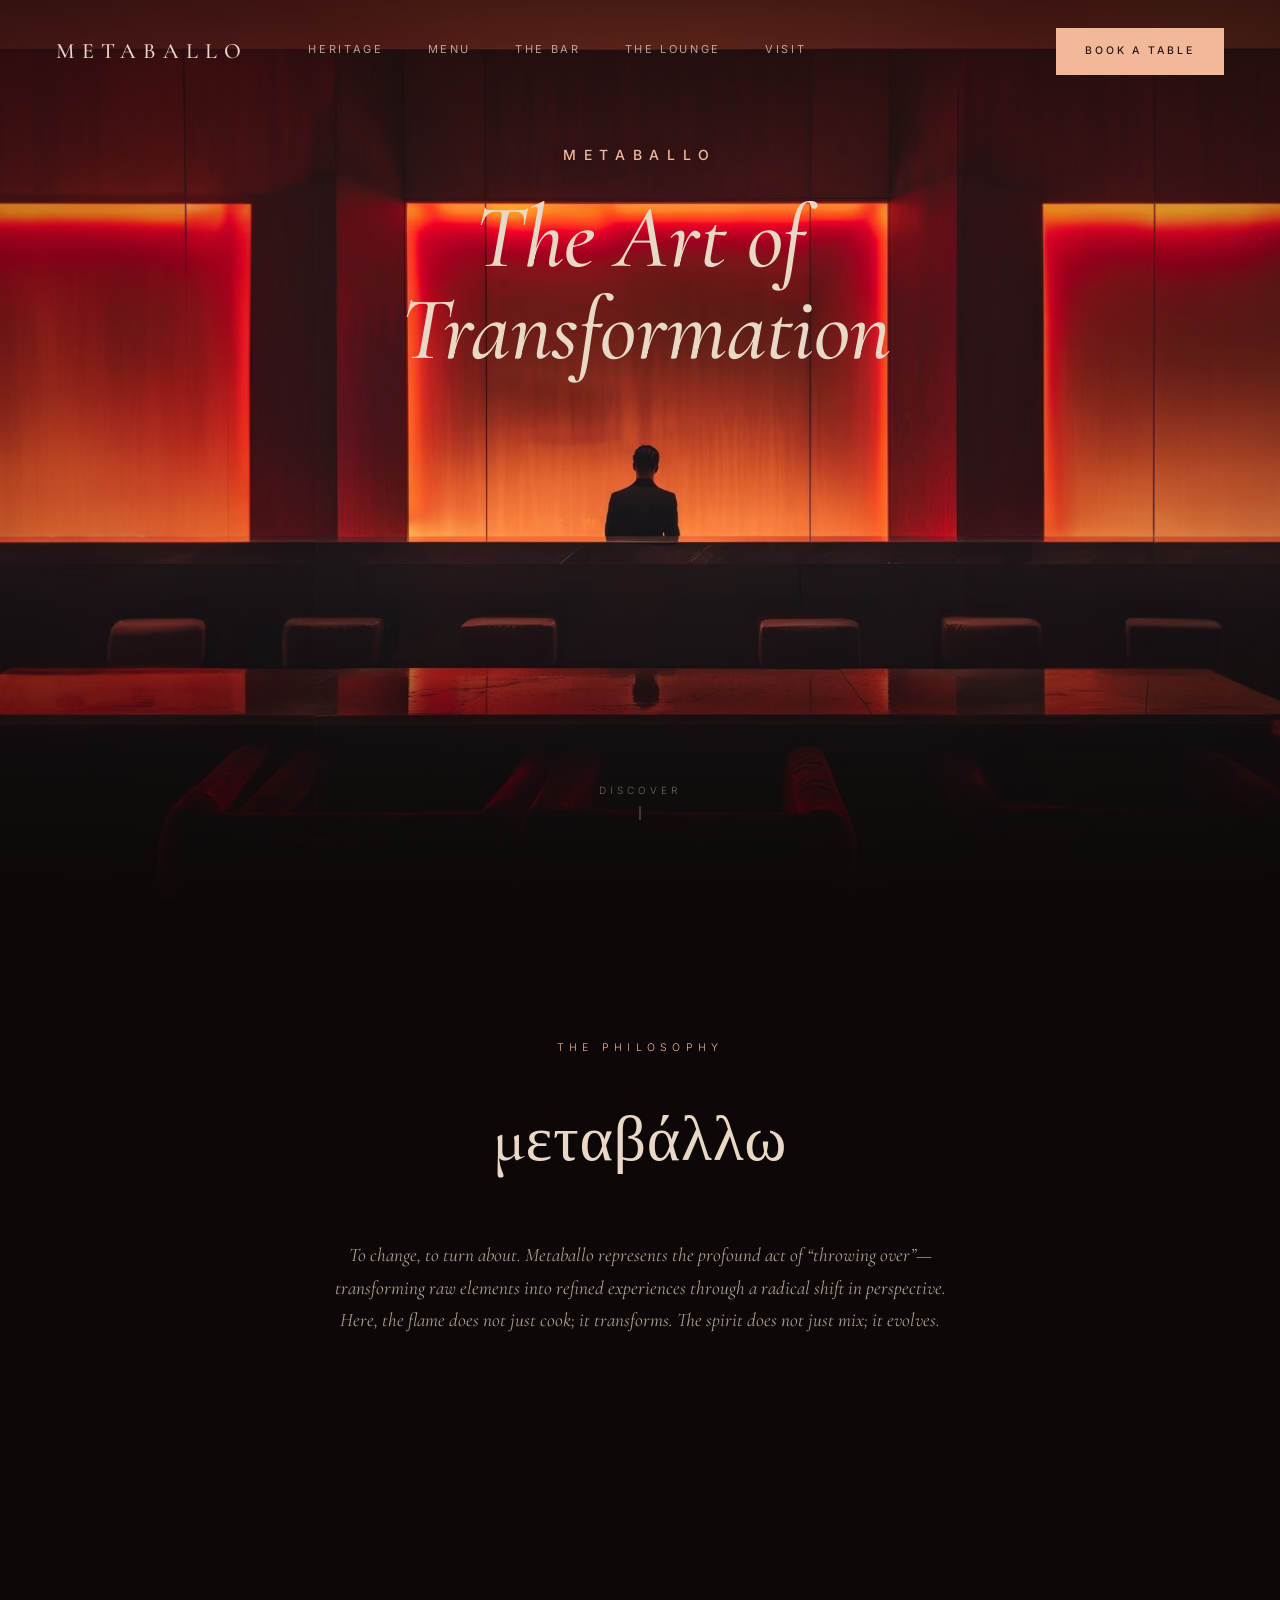
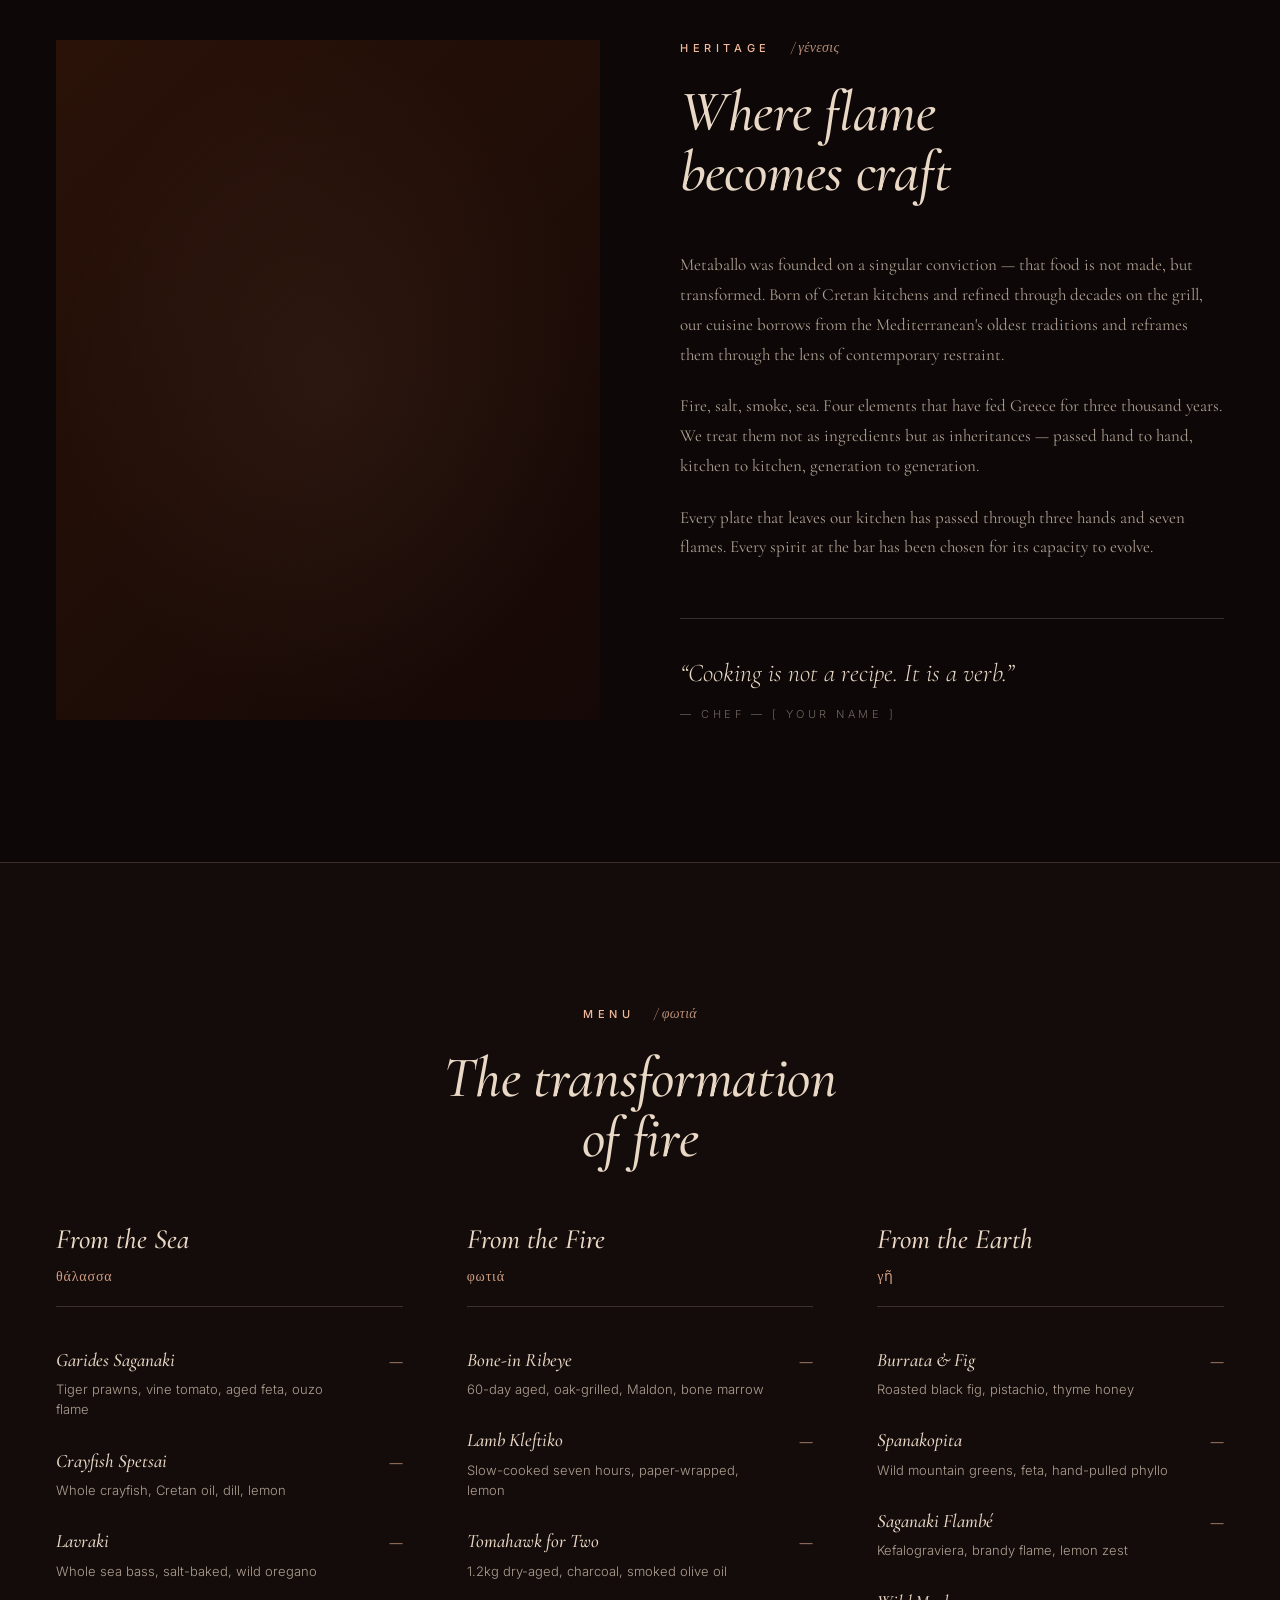
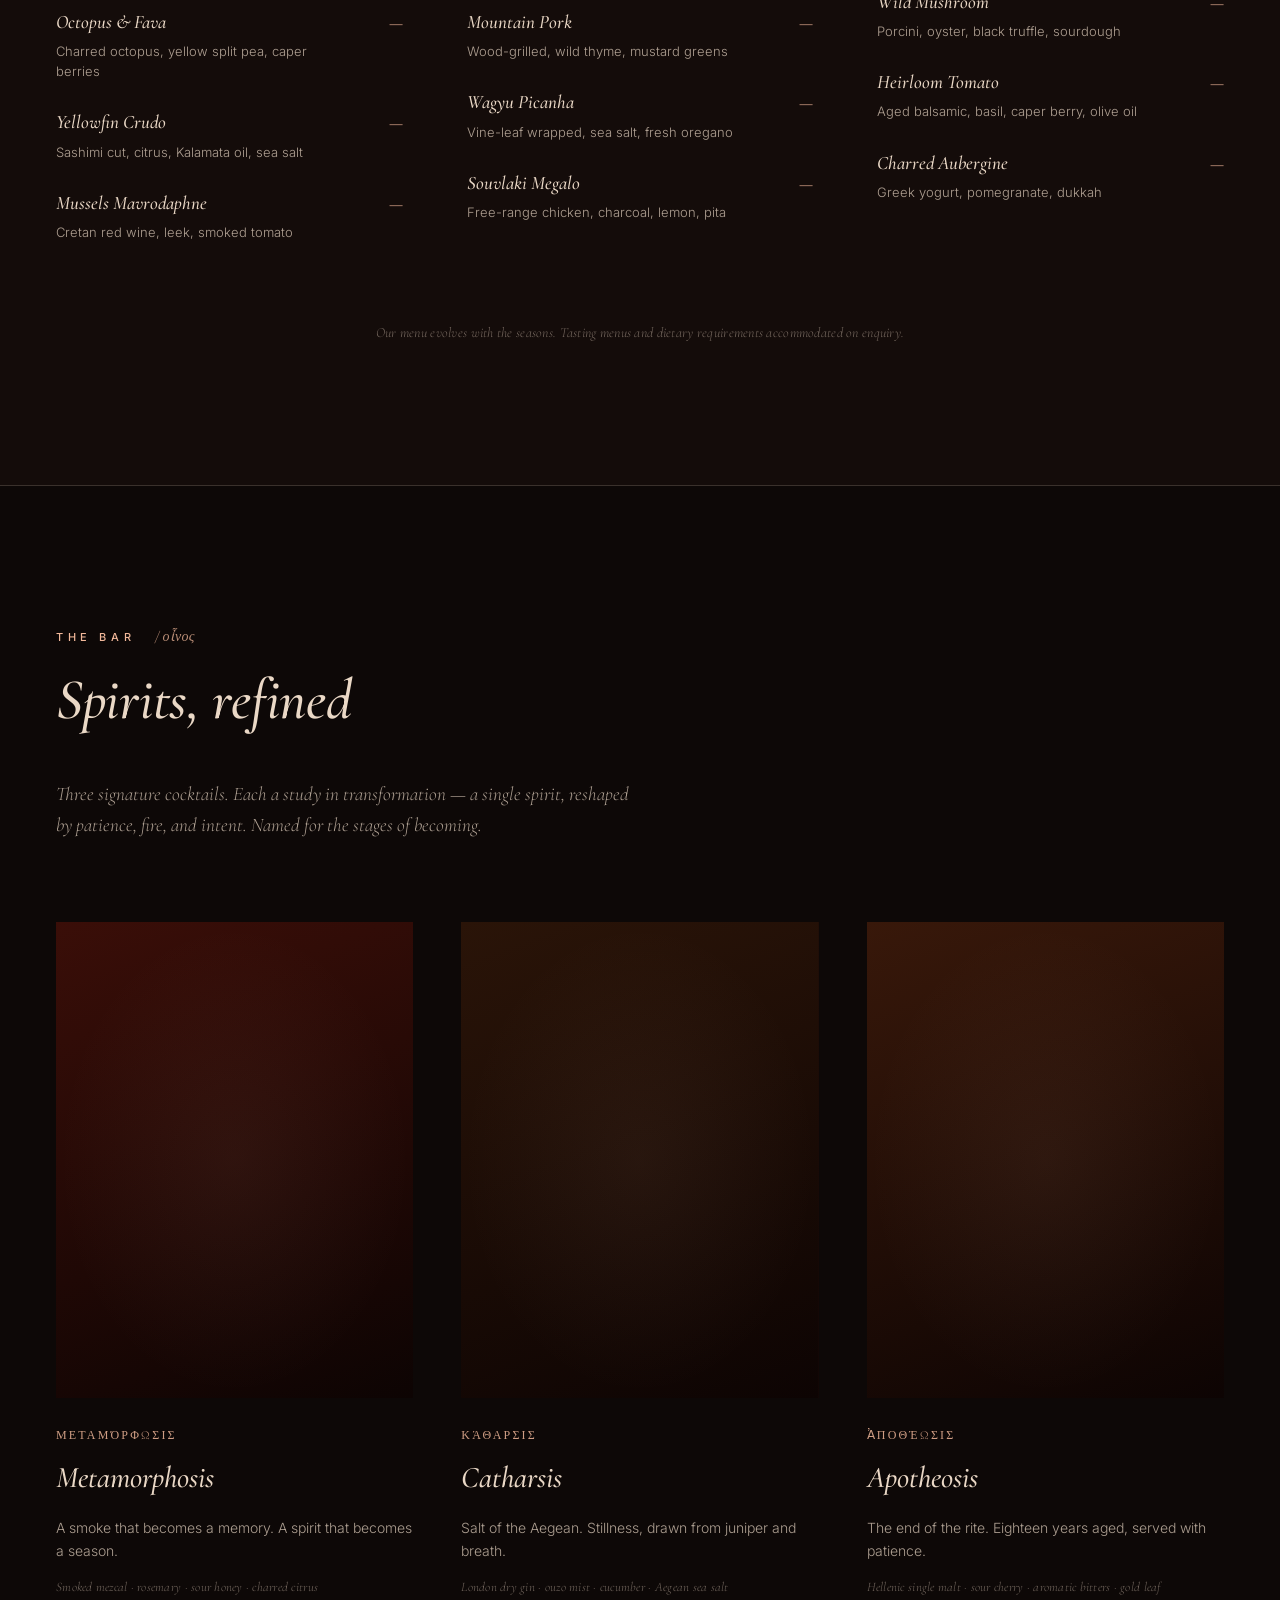
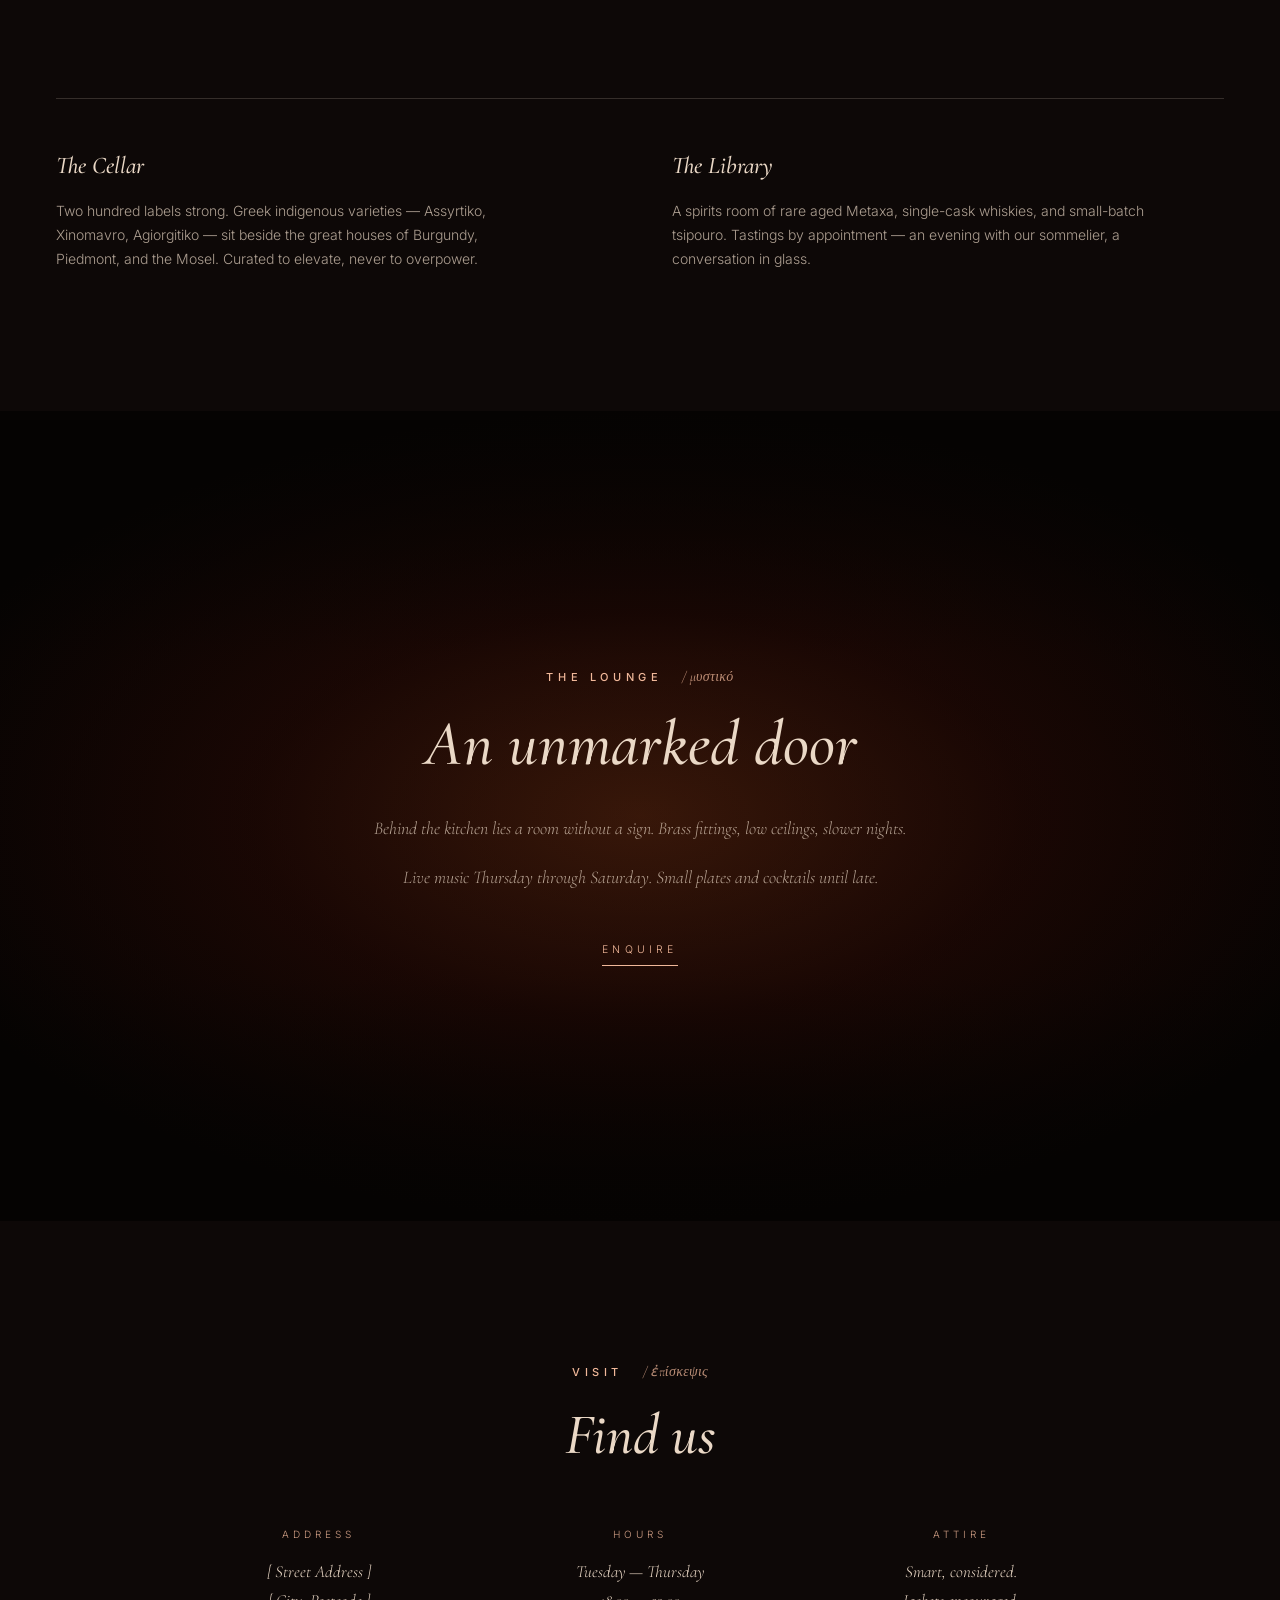
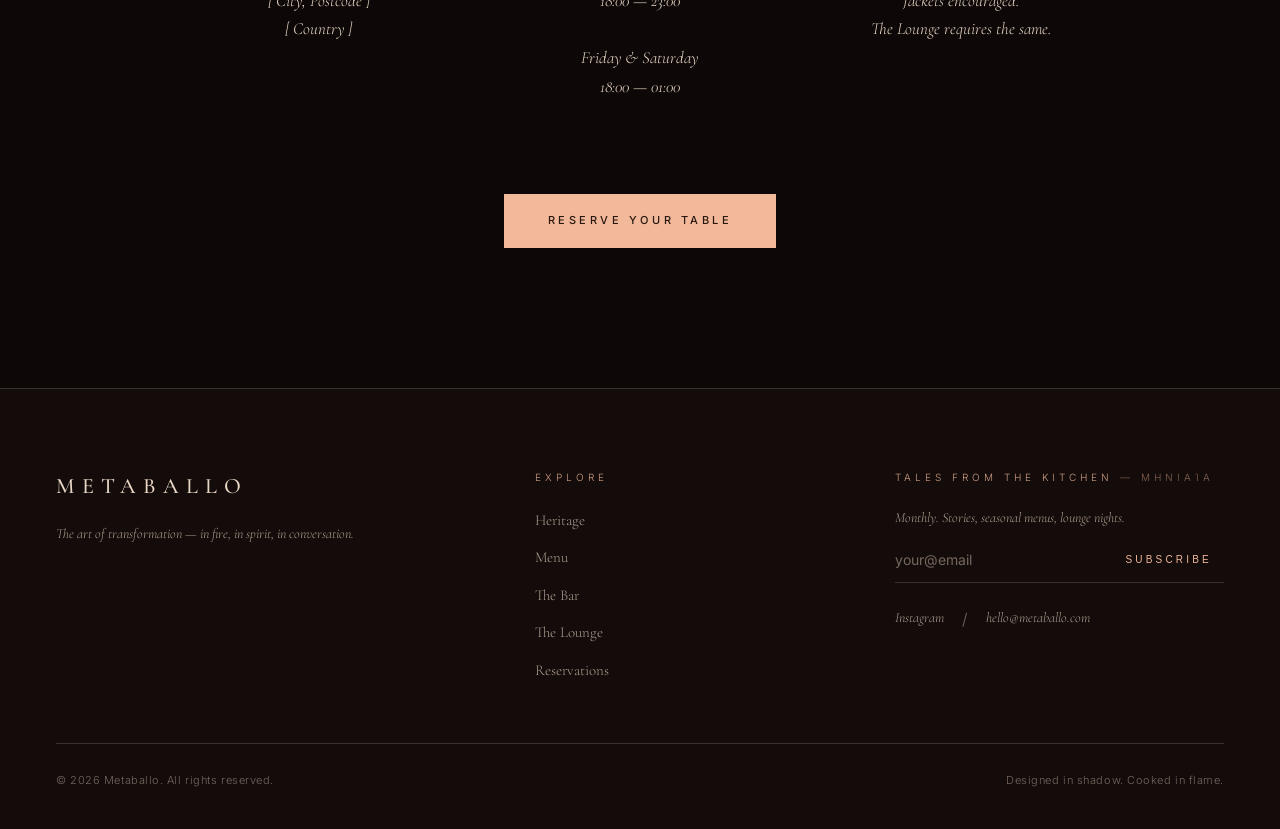
==== index.html @ c139eb28 "Layed out the Skeloton of the website, Add reservations page with form and confirmation message" ====
<!DOCTYPE html>
<html lang="en">
<head>
<meta charset="UTF-8" />
<meta name="viewport" content="width=device-width, initial-scale=1.0" />
<title>Metaballo &mdash; The Art of Transformation</title>
<link rel="preconnect" href="https://fonts.googleapis.com" />
<link rel="preconnect" href="https://fonts.gstatic.com" crossorigin />
<link href="https://fonts.googleapis.com/css2?family=Cormorant+Garamond:ital,wght@0,400;0,500;0,600;1,400;1,500;1,600&family=Inter:wght@300;400;500;600&display=swap" rel="stylesheet" />
<style>
  :root {
    --bg: #0d0807;
    --bg-soft: #140c0a;
    --cream: #ead8c6;
    --cream-dim: rgba(234, 216, 198, 0.72);
    --cream-faint: rgba(234, 216, 198, 0.45);
    --peach: #f1b89a;
    --peach-hover: #f5c6ac;
    --rule: rgba(234, 216, 198, 0.18);
    --serif: 'Cormorant Garamond', 'Playfair Display', Georgia, serif;
    --sans: 'Inter', system-ui, -apple-system, Segoe UI, sans-serif;
  }

  * { box-sizing: border-box; margin: 0; padding: 0; }

  html {
    scroll-behavior: smooth;
    scroll-padding-top: 80px;
  }

  html, body {
    background: var(--bg);
    color: var(--cream);
    font-family: var(--sans);
    font-weight: 300;
    line-height: 1.6;
    -webkit-font-smoothing: antialiased;
    -moz-osx-font-smoothing: grayscale;
  }

  a { color: inherit; text-decoration: none; }

  ::selection { background: var(--peach); color: var(--bg); }

  /* ---------- NAVIGATION ---------- */
  .nav {
    position: fixed;
    top: 0; left: 0; right: 0;
    z-index: 100;
    display: flex;
    align-items: center;
    justify-content: space-between;
    padding: 28px 56px;
    transition: background 0.4s ease, padding 0.3s ease, border-color 0.4s ease;
    border-bottom: 1px solid transparent;
  }

  .nav.scrolled {
    background: rgba(13, 8, 7, 0.82);
    backdrop-filter: blur(18px) saturate(1.2);
    -webkit-backdrop-filter: blur(18px) saturate(1.2);
    padding: 18px 56px;
    border-bottom-color: var(--rule);
  }

  .logo {
    font-family: var(--serif);
    font-size: 22px;
    letter-spacing: 0.32em;
    font-weight: 500;
    color: var(--cream);
  }

  .nav-links {
    display: flex;
    gap: 44px;
    margin-left: 60px;
    margin-right: auto;
  }

  .nav-links a {
    font-size: 11px;
    letter-spacing: 0.24em;
    text-transform: uppercase;
    color: var(--cream-dim);
    font-weight: 400;
    transition: color 0.3s ease;
  }

  .nav-links a:hover { color: var(--peach); }

  .btn {
    display: inline-block;
    padding: 14px 28px;
    font-size: 10.5px;
    letter-spacing: 0.28em;
    text-transform: uppercase;
    font-weight: 500;
    border: 1px solid var(--peach);
    color: var(--peach);
    background: transparent;
    cursor: pointer;
    transition: all 0.3s ease;
  }

  .btn:hover {
    background: var(--peach);
    color: var(--bg);
  }

  .btn-solid {
    background: var(--peach);
    color: #2a1810;
  }

  .btn-solid:hover {
    background: var(--peach-hover);
    color: #2a1810;
  }

  /* ---------- HERO ---------- */
  .hero {
    position: relative;
    height: 100vh;
    min-height: 760px;
    overflow: hidden;
    background-color: #1a0a06;
  }

  /* Hero background — high-resolution photograph layered over warm gradient fallback. */
  .hero-image {
    position: absolute;
    inset: 0;
    background-image:
      url('assets/hero.avif'),
      radial-gradient(ellipse 55% 40% at 50% 38%, rgba(255, 110, 50, 0.85) 0%, rgba(180, 50, 20, 0.55) 35%, rgba(60, 15, 10, 0.85) 70%, rgba(20, 8, 6, 1) 100%),
      linear-gradient(180deg, #1a0908 0%, #2a0e0a 45%, #160806 100%);
    background-size: cover;
    background-position: center;
    background-repeat: no-repeat;
  }

  /* Subtle dark grade so the hero blends into the page below */
  .hero-vignette {
    position: absolute;
    inset: 0;
    pointer-events: none;
    background:
      linear-gradient(180deg, rgba(13,8,7,0.55) 0%, rgba(13,8,7,0) 22%, rgba(13,8,7,0) 65%, rgba(13,8,7,0.95) 100%),
      radial-gradient(ellipse at 50% 45%, transparent 35%, rgba(13,8,7,0.35) 100%);
  }

  .hero-content {
    position: relative;
    z-index: 5;
    height: 100%;
    display: flex;
    flex-direction: column;
    align-items: center;
    /* Title raised toward top so silhouette is not covered */
    justify-content: flex-start;
    padding-top: 16vh;
    text-align: center;
  }

  .hero-eyebrow {
    font-family: var(--sans);
    font-size: 14px;
    letter-spacing: 0.55em;
    text-transform: uppercase;
    color: var(--peach);
    font-weight: 500;
    margin-bottom: 26px;
    opacity: 1;
    text-shadow: 0 1px 12px rgba(0, 0, 0, 0.45);
  }

  .hero-title {
    font-family: var(--serif);
    font-style: italic;
    font-weight: 500;
    font-size: clamp(48px, 7vw, 96px);
    line-height: 1.02;
    color: var(--cream);
    letter-spacing: -0.005em;
    max-width: 12ch;
  }

  .hero-cta {
    margin-top: auto;
    margin-bottom: 80px;
    display: flex;
    flex-direction: column;
    align-items: center;
    gap: 18px;
  }

  .discover {
    font-size: 10px;
    letter-spacing: 0.4em;
    text-transform: uppercase;
    color: var(--cream-faint);
    position: relative;
    padding-bottom: 22px;
  }

  .discover::after {
    content: '';
    position: absolute;
    bottom: 0;
    left: 50%;
    transform: translateX(-50%);
    width: 1px;
    height: 14px;
    background: var(--cream-faint);
  }

  /* ---------- PHILOSOPHY ---------- */
  .philosophy {
    padding: 140px 24px 160px;
    text-align: center;
    background: var(--bg);
  }

  .philosophy-eyebrow {
    font-size: 10.5px;
    letter-spacing: 0.5em;
    text-transform: uppercase;
    color: var(--peach);
    margin-bottom: 32px;
  }

  .philosophy-greek {
    font-family: var(--serif);
    font-size: clamp(40px, 5vw, 68px);
    font-weight: 500;
    color: var(--cream);
    margin-bottom: 48px;
    letter-spacing: 0.01em;
  }

  .philosophy-body {
    font-family: var(--serif);
    font-style: italic;
    font-size: clamp(18px, 1.5vw, 22px);
    line-height: 1.7;
    color: var(--cream-dim);
    max-width: 620px;
    margin: 0 auto;
    font-weight: 400;
  }

  /* ---------- SHARED SECTION ATOMS ---------- */
  .section {
    padding: 140px 56px;
    position: relative;
  }

  .section-inner {
    max-width: 1280px;
    margin: 0 auto;
  }

  .eyebrow {
    font-size: 11px;
    letter-spacing: 0.42em;
    text-transform: uppercase;
    color: var(--peach);
    margin-bottom: 22px;
    font-weight: 500;
  }

  .eyebrow .greek {
    font-family: var(--serif);
    font-style: italic;
    font-weight: 400;
    text-transform: none;
    letter-spacing: 0.02em;
    margin-left: 12px;
    opacity: 0.75;
    font-size: 14px;
  }

  .section-title {
    font-family: var(--serif);
    font-style: italic;
    font-weight: 500;
    font-size: clamp(36px, 4.5vw, 64px);
    line-height: 1.05;
    color: var(--cream);
    margin-bottom: 48px;
    letter-spacing: -0.005em;
  }

  /* Placeholder image frame — shows warm gradient when image is missing,
     swaps to photo automatically when file appears at the named path. */
  .frame {
    position: relative;
    overflow: hidden;
    background-color: #1a0908;
    background-image: linear-gradient(135deg, #2a1208 0%, #150806 100%);
    background-size: cover;
    background-position: center;
    background-repeat: no-repeat;
  }

  .frame::after {
    content: '';
    position: absolute;
    inset: 0;
    background: radial-gradient(ellipse at center, rgba(241,184,154,0.06) 0%, transparent 70%);
    pointer-events: none;
  }

  /* ---------- HERITAGE ---------- */
  .heritage {
    background: var(--bg);
  }

  .heritage-grid {
    display: grid;
    grid-template-columns: 1fr 1fr;
    gap: 80px;
    align-items: center;
  }

  .heritage-image {
    aspect-ratio: 4 / 5;
    background-image:
      url('assets/heritage.jpg'),
      linear-gradient(135deg, #2a1208 0%, #150806 100%);
  }

  .heritage-body p {
    font-family: var(--serif);
    font-size: clamp(17px, 1.3vw, 20px);
    line-height: 1.75;
    color: var(--cream-dim);
    margin-bottom: 22px;
    font-weight: 400;
  }

  .pull-quote {
    margin-top: 56px;
    padding-top: 36px;
    border-top: 1px solid var(--rule);
    font-family: var(--serif);
    font-style: italic;
    font-size: clamp(22px, 2vw, 28px);
    line-height: 1.4;
    color: var(--cream);
  }

  .pull-quote-attr {
    display: block;
    margin-top: 16px;
    font-family: var(--sans);
    font-style: normal;
    font-size: 11px;
    letter-spacing: 0.32em;
    text-transform: uppercase;
    color: var(--cream-faint);
  }

  /* ---------- MENU ---------- */
  .menu {
    background: var(--bg-soft);
    border-top: 1px solid var(--rule);
    border-bottom: 1px solid var(--rule);
  }

  .menu-grid {
    display: grid;
    grid-template-columns: repeat(3, 1fr);
    gap: 64px;
    margin-top: 24px;
  }

  .menu-category {
    position: relative;
  }

  .menu-category-header {
    margin-bottom: 38px;
    padding-bottom: 18px;
    border-bottom: 1px solid var(--rule);
  }

  .menu-category-name {
    font-family: var(--serif);
    font-style: italic;
    font-size: 28px;
    color: var(--cream);
    font-weight: 500;
    margin-bottom: 4px;
  }

  .menu-category-greek {
    font-family: var(--serif);
    font-size: 14px;
    color: var(--peach);
    letter-spacing: 0.06em;
    opacity: 0.85;
  }

  .menu-list {
    list-style: none;
    display: flex;
    flex-direction: column;
    gap: 26px;
  }

  .menu-item {
    display: flex;
    justify-content: space-between;
    align-items: baseline;
    gap: 16px;
  }

  .menu-item-content {
    flex: 1;
  }

  .menu-item-name {
    font-family: var(--serif);
    font-size: 19px;
    font-weight: 500;
    color: var(--cream);
    margin-bottom: 4px;
    font-style: italic;
  }

  .menu-item-desc {
    font-size: 13px;
    color: var(--cream-dim);
    line-height: 1.55;
    font-weight: 300;
  }

  .menu-item-price {
    font-family: var(--serif);
    font-size: 17px;
    color: var(--peach);
    font-style: italic;
    white-space: nowrap;
    min-width: 32px;
    text-align: right;
  }

  .menu-footnote {
    margin-top: 80px;
    text-align: center;
    font-family: var(--serif);
    font-style: italic;
    font-size: 14px;
    color: var(--cream-faint);
    letter-spacing: 0.02em;
  }

  /* ---------- THE BAR ---------- */
  .bar {
    background: var(--bg);
  }

  .bar-intro {
    max-width: 580px;
    margin-bottom: 80px;
    font-family: var(--serif);
    font-style: italic;
    font-size: clamp(18px, 1.5vw, 22px);
    line-height: 1.65;
    color: var(--cream-dim);
  }

  .cocktail-grid {
    display: grid;
    grid-template-columns: repeat(3, 1fr);
    gap: 48px;
  }

  .cocktail-card {
    display: flex;
    flex-direction: column;
  }

  .cocktail-image {
    aspect-ratio: 3 / 4;
    margin-bottom: 28px;
  }

  .cocktail-card:nth-child(1) .cocktail-image {
    background-image:
      url('assets/cocktail-metamorphosis.jpg'),
      linear-gradient(160deg, #3a0e08 0%, #0d0403 100%);
  }
  .cocktail-card:nth-child(2) .cocktail-image {
    background-image:
      url('assets/cocktail-catharsis.jpg'),
      linear-gradient(160deg, #2a1408 0%, #0d0403 100%);
  }
  .cocktail-card:nth-child(3) .cocktail-image {
    background-image:
      url('assets/cocktail-apotheosis.jpg'),
      linear-gradient(160deg, #38180a 0%, #0d0403 100%);
  }

  .cocktail-greek {
    font-family: var(--serif);
    font-size: 12px;
    letter-spacing: 0.18em;
    text-transform: uppercase;
    color: var(--peach);
    margin-bottom: 8px;
    opacity: 0.85;
  }

  .cocktail-name {
    font-family: var(--serif);
    font-style: italic;
    font-size: 30px;
    color: var(--cream);
    font-weight: 500;
    margin-bottom: 14px;
  }

  .cocktail-desc {
    font-size: 14px;
    color: var(--cream-dim);
    line-height: 1.7;
    margin-bottom: 14px;
  }

  .cocktail-ingredients {
    font-family: var(--serif);
    font-style: italic;
    font-size: 13px;
    color: var(--cream-faint);
    letter-spacing: 0.02em;
  }

  .bar-cellar {
    margin-top: 100px;
    padding-top: 48px;
    border-top: 1px solid var(--rule);
    display: grid;
    grid-template-columns: 1fr 1fr;
    gap: 64px;
  }

  .cellar-block-title {
    font-family: var(--serif);
    font-style: italic;
    font-size: 24px;
    color: var(--cream);
    margin-bottom: 14px;
    font-weight: 500;
  }

  .cellar-block p {
    font-size: 14px;
    color: var(--cream-dim);
    line-height: 1.7;
    max-width: 480px;
  }

  /* ---------- THE LOUNGE ---------- */
  .lounge {
    position: relative;
    min-height: 90vh;
    display: flex;
    align-items: center;
    justify-content: center;
    padding: 140px 24px;
    overflow: hidden;
    background-color: #050302;
  }

  .lounge-bg {
    position: absolute;
    inset: 0;
    background-image:
      url('assets/lounge.jpg'),
      radial-gradient(ellipse 60% 50% at 50% 50%, rgba(200, 80, 30, 0.35) 0%, rgba(50, 12, 6, 0.6) 50%, #050302 100%);
    background-size: cover;
    background-position: center;
    background-repeat: no-repeat;
  }

  .lounge-bg::after {
    content: '';
    position: absolute;
    inset: 0;
    background:
      linear-gradient(180deg, rgba(5,3,2,0.75) 0%, rgba(5,3,2,0.25) 30%, rgba(5,3,2,0.25) 70%, rgba(5,3,2,0.85) 100%);
  }

  .lounge-inner {
    position: relative;
    z-index: 2;
    text-align: center;
    max-width: 640px;
  }

  .lounge .eyebrow { color: var(--peach); }

  .lounge-title {
    font-family: var(--serif);
    font-style: italic;
    font-weight: 500;
    font-size: clamp(40px, 5vw, 68px);
    line-height: 1.05;
    color: var(--cream);
    margin-bottom: 36px;
  }

  .lounge-body p {
    font-family: var(--serif);
    font-style: italic;
    font-size: clamp(17px, 1.4vw, 21px);
    line-height: 1.7;
    color: var(--cream-dim);
    margin-bottom: 18px;
  }

  .lounge-enquire {
    display: inline-block;
    margin-top: 32px;
    font-size: 10.5px;
    letter-spacing: 0.4em;
    text-transform: uppercase;
    color: var(--peach);
    border-bottom: 1px solid var(--peach);
    padding-bottom: 6px;
    transition: opacity 0.3s ease;
  }

  .lounge-enquire:hover { opacity: 0.7; }

  /* ---------- VISIT ---------- */
  .visit {
    background: var(--bg);
    text-align: center;
  }

  .visit-grid {
    display: grid;
    grid-template-columns: repeat(3, 1fr);
    gap: 64px;
    margin: 60px 0 80px;
    max-width: 900px;
    margin-left: auto;
    margin-right: auto;
  }

  .visit-block-label {
    font-size: 10px;
    letter-spacing: 0.4em;
    text-transform: uppercase;
    color: var(--peach);
    margin-bottom: 16px;
    opacity: 0.85;
  }

  .visit-block p {
    font-family: var(--serif);
    font-size: 17px;
    line-height: 1.7;
    color: var(--cream);
    font-style: italic;
  }

  .visit-cta {
    display: inline-block;
    margin-top: 12px;
    padding: 18px 44px;
    font-size: 11px;
    letter-spacing: 0.32em;
    text-transform: uppercase;
    font-weight: 500;
    background: var(--peach);
    color: #2a1810;
    transition: background 0.3s ease;
  }

  .visit-cta:hover { background: var(--peach-hover); }

  /* ---------- FOOTER ---------- */
  .footer {
    background: var(--bg-soft);
    border-top: 1px solid var(--rule);
    padding: 80px 56px 40px;
  }

  .footer-inner {
    max-width: 1280px;
    margin: 0 auto;
    display: grid;
    grid-template-columns: 1.4fr 1fr 1fr;
    gap: 64px;
    align-items: start;
  }

  .footer-brand .logo {
    display: block;
    margin-bottom: 18px;
  }

  .footer-brand p {
    font-family: var(--serif);
    font-style: italic;
    font-size: 14px;
    color: var(--cream-dim);
    line-height: 1.7;
    max-width: 360px;
  }

  .footer-col-title {
    font-size: 10px;
    letter-spacing: 0.4em;
    text-transform: uppercase;
    color: var(--peach);
    margin-bottom: 22px;
    opacity: 0.85;
  }

  .footer-col ul {
    list-style: none;
    display: flex;
    flex-direction: column;
    gap: 12px;
  }

  .footer-col a {
    font-family: var(--serif);
    font-size: 15px;
    color: var(--cream-dim);
    transition: color 0.3s ease;
  }

  .footer-col a:hover { color: var(--peach); }

  .newsletter {
    margin-top: 14px;
    display: flex;
    gap: 0;
    border-bottom: 1px solid var(--rule);
    padding-bottom: 6px;
  }

  .newsletter input {
    flex: 1;
    background: transparent;
    border: 0;
    outline: 0;
    padding: 8px 0;
    color: var(--cream);
    font-family: var(--sans);
    font-size: 14px;
  }

  .newsletter input::placeholder { color: var(--cream-faint); }

  .newsletter button {
    background: transparent;
    border: 0;
    color: var(--peach);
    font-size: 10px;
    letter-spacing: 0.32em;
    text-transform: uppercase;
    cursor: pointer;
    padding: 0 12px;
    font-weight: 500;
  }

  .footer-legal {
    margin-top: 60px;
    padding-top: 28px;
    border-top: 1px solid var(--rule);
    display: flex;
    justify-content: space-between;
    align-items: center;
    font-size: 11px;
    color: var(--cream-faint);
    letter-spacing: 0.05em;
    max-width: 1280px;
    margin-left: auto;
    margin-right: auto;
  }

  /* ============================================================
     ANIMATIONS
     ------------------------------------------------------------
     Hover transitions and discover-pulse run unconditionally
     because they're micro-interactions. Anything that auto-plays
     or moves more than a few pixels is gated behind
     prefers-reduced-motion so it disables cleanly for users
     who have opted out.
     ============================================================ */

  /* --- Hover micro-interactions --- */

  .cocktail-image {
    transition: transform 1.4s cubic-bezier(0.16, 0.84, 0.32, 1);
  }
  .cocktail-card:hover .cocktail-image {
    transform: scale(1.04);
  }

  .menu-item {
    position: relative;
    padding-left: 0;
    transition: padding-left 0.55s cubic-bezier(0.16, 0.84, 0.32, 1);
  }
  .menu-item::before {
    content: '';
    position: absolute;
    left: 0;
    top: 6px;
    bottom: 6px;
    width: 1px;
    background: var(--peach);
    transform: scaleY(0);
    transform-origin: top;
    transition: transform 0.55s cubic-bezier(0.16, 0.84, 0.32, 1);
  }
  .menu-item:hover { padding-left: 16px; }
  .menu-item:hover::before { transform: scaleY(1); }

  .nav-links a { position: relative; padding-bottom: 4px; }
  .nav-links a::after {
    content: '';
    position: absolute;
    left: 0;
    bottom: -2px;
    width: 100%;
    height: 1px;
    background: var(--peach);
    transform: scaleX(0);
    transform-origin: right;
    transition: transform 0.55s cubic-bezier(0.16, 0.84, 0.32, 1);
  }
  .nav-links a:hover::after,
  .nav-links a.is-active::after {
    transform: scaleX(1);
    transform-origin: left;
  }
  .nav-links a.is-active { color: var(--peach); }

  /* --- Auto-play and scroll-triggered animations --- */
  @media (prefers-reduced-motion: no-preference) {

    /* Hero staggered entrance (pure CSS, no JS needed) */
    .hero-eyebrow,
    .hero-title,
    .hero-cta {
      animation: heroIn 1.6s cubic-bezier(0.16, 0.84, 0.32, 1) both;
    }
    .hero-eyebrow { animation-delay: 0.35s; }
    .hero-title   { animation-delay: 0.6s; }
    .hero-cta     { animation-delay: 1.15s; }

    @keyframes heroIn {
      from { opacity: 0; transform: translateY(22px); }
      to   { opacity: 1; transform: translateY(0); }
    }

    /* Generic reveal (applied via JS) */
    .reveal {
      opacity: 0;
      transform: translateY(28px);
      transition:
        opacity 1.1s cubic-bezier(0.16, 0.84, 0.32, 1),
        transform 1.1s cubic-bezier(0.16, 0.84, 0.32, 1);
      will-change: opacity, transform;
    }
    .reveal.is-in {
      opacity: 1;
      transform: translateY(0);
    }

    /* Discover indicator pulse */
    .discover::after {
      animation: discoverPulse 2.6s ease-in-out infinite;
    }
    @keyframes discoverPulse {
      0%, 100% { opacity: 0.45; transform: translateX(-50%) scaleY(1);   }
      50%      { opacity: 1;    transform: translateX(-50%) scaleY(1.5); }
    }
  }

  /* ---------- RESPONSIVE ---------- */
  @media (max-width: 900px) {
    .nav { padding: 22px 28px; }
    .nav.scrolled { padding: 16px 28px; }
    .nav-links { display: none; }
    .hero-content { padding-top: 14vh; }
    .hero-cta { margin-bottom: 60px; }
    .philosophy { padding: 100px 24px 120px; }
    .section { padding: 100px 28px; }
    .heritage-grid { grid-template-columns: 1fr; gap: 48px; }
    .menu-grid { grid-template-columns: 1fr; gap: 48px; }
    .cocktail-grid { grid-template-columns: 1fr; gap: 56px; }
    .bar-cellar { grid-template-columns: 1fr; gap: 36px; }
    .visit-grid { grid-template-columns: 1fr; gap: 36px; }
    .footer { padding: 60px 28px 32px; }
    .footer-inner { grid-template-columns: 1fr; gap: 48px; }
    .footer-legal { flex-direction: column; gap: 14px; text-align: center; }
  }
</style>
</head>
<body>

  <nav class="nav" id="nav">
    <a class="logo" href="#">METABALLO</a>
    <div class="nav-links">
      <a href="#heritage">Heritage</a>
      <a href="#menu">Menu</a>
      <a href="#bar">The Bar</a>
      <a href="#lounge">The Lounge</a>
      <a href="#visit">Visit</a>
    </div>
    <a class="btn btn-solid" href="reservations.html">Book a Table</a>
  </nav>

  <section class="hero">
    <div class="hero-image" role="img" aria-label="Warm ambient restaurant lighting"></div>
    <div class="hero-vignette"></div>

    <div class="hero-content">
      <div class="hero-eyebrow">Metaballo</div>
      <h1 class="hero-title">The Art of<br/>Transformation</h1>

      <div class="hero-cta">
        <a class="discover" href="#philosophy">Discover</a>
      </div>
    </div>
  </section>

  <section id="philosophy" class="philosophy">
    <div class="philosophy-eyebrow">The Philosophy</div>
    <div class="philosophy-greek">μεταβάλλω</div>
    <p class="philosophy-body">
      To change, to turn about. Metaballo represents the profound act of &ldquo;throwing over&rdquo;&mdash;transforming raw elements into refined experiences through a radical shift in perspective. Here, the flame does not just cook; it transforms. The spirit does not just mix; it evolves.
    </p>
  </section>

  <!-- ====================== HERITAGE ====================== -->
  <section id="heritage" class="section heritage">
    <div class="section-inner">
      <div class="heritage-grid">

        <!-- TODO: Save photograph to assets/heritage.jpg (recommended: open kitchen / live fire / clay oven, 1200x1500 or similar 4:5 portrait) -->
        <div class="frame heritage-image" role="img" aria-label="Open kitchen with live fire"></div>

        <div class="heritage-body">
          <div class="eyebrow">Heritage <span class="greek">/ γένεσις</span></div>
          <h2 class="section-title">Where flame<br/>becomes craft</h2>

          <p>Metaballo was founded on a singular conviction &mdash; that food is not made, but transformed. Born of Cretan kitchens and refined through decades on the grill, our cuisine borrows from the Mediterranean's oldest traditions and reframes them through the lens of contemporary restraint.</p>

          <p>Fire, salt, smoke, sea. Four elements that have fed Greece for three thousand years. We treat them not as ingredients but as inheritances &mdash; passed hand to hand, kitchen to kitchen, generation to generation.</p>

          <p>Every plate that leaves our kitchen has passed through three hands and seven flames. Every spirit at the bar has been chosen for its capacity to evolve.</p>

          <div class="pull-quote">
            &ldquo;Cooking is not a recipe. It is a verb.&rdquo;
            <span class="pull-quote-attr">&mdash; Chef &mdash; [ Your Name ]</span>
          </div>
        </div>

      </div>
    </div>
  </section>

  <!-- ====================== MENU ====================== -->
  <section id="menu" class="section menu">
    <div class="section-inner">

      <div class="eyebrow" style="text-align:center;">Menu <span class="greek">/ φωτιά</span></div>
      <h2 class="section-title" style="text-align:center;">The transformation<br/>of fire</h2>

      <div class="menu-grid">

        <!-- ============ FROM THE SEA ============ -->
        <div class="menu-category">
          <div class="menu-category-header">
            <div class="menu-category-name">From the Sea</div>
            <div class="menu-category-greek">θάλασσα</div>
          </div>

          <ul class="menu-list">

            <li class="menu-item">
              <div class="menu-item-content">
                <div class="menu-item-name">Garides Saganaki</div>
                <div class="menu-item-desc">Tiger prawns, vine tomato, aged feta, ouzo flame</div>
              </div>
              <div class="menu-item-price">&mdash;</div>
            </li>

            <li class="menu-item">
              <div class="menu-item-content">
                <div class="menu-item-name">Crayfish Spetsai</div>
                <div class="menu-item-desc">Whole crayfish, Cretan oil, dill, lemon</div>
              </div>
              <div class="menu-item-price">&mdash;</div>
            </li>

            <li class="menu-item">
              <div class="menu-item-content">
                <div class="menu-item-name">Lavraki</div>
                <div class="menu-item-desc">Whole sea bass, salt-baked, wild oregano</div>
              </div>
              <div class="menu-item-price">&mdash;</div>
            </li>

            <li class="menu-item">
              <div class="menu-item-content">
                <div class="menu-item-name">Octopus &amp; Fava</div>
                <div class="menu-item-desc">Charred octopus, yellow split pea, caper berries</div>
              </div>
              <div class="menu-item-price">&mdash;</div>
            </li>

            <li class="menu-item">
              <div class="menu-item-content">
                <div class="menu-item-name">Yellowfin Crudo</div>
                <div class="menu-item-desc">Sashimi cut, citrus, Kalamata oil, sea salt</div>
              </div>
              <div class="menu-item-price">&mdash;</div>
            </li>

            <li class="menu-item">
              <div class="menu-item-content">
                <div class="menu-item-name">Mussels Mavrodaphne</div>
                <div class="menu-item-desc">Cretan red wine, leek, smoked tomato</div>
              </div>
              <div class="menu-item-price">&mdash;</div>
            </li>

          </ul>
        </div>

        <!-- ============ FROM THE FIRE ============ -->
        <div class="menu-category">
          <div class="menu-category-header">
            <div class="menu-category-name">From the Fire</div>
            <div class="menu-category-greek">φωτιά</div>
          </div>

          <ul class="menu-list">

            <li class="menu-item">
              <div class="menu-item-content">
                <div class="menu-item-name">Bone-in Ribeye</div>
                <div class="menu-item-desc">60-day aged, oak-grilled, Maldon, bone marrow</div>
              </div>
              <div class="menu-item-price">&mdash;</div>
            </li>

            <li class="menu-item">
              <div class="menu-item-content">
                <div class="menu-item-name">Lamb Kleftiko</div>
                <div class="menu-item-desc">Slow-cooked seven hours, paper-wrapped, lemon</div>
              </div>
              <div class="menu-item-price">&mdash;</div>
            </li>

            <li class="menu-item">
              <div class="menu-item-content">
                <div class="menu-item-name">Tomahawk for Two</div>
                <div class="menu-item-desc">1.2kg dry-aged, charcoal, smoked olive oil</div>
              </div>
              <div class="menu-item-price">&mdash;</div>
            </li>

            <li class="menu-item">
              <div class="menu-item-content">
                <div class="menu-item-name">Mountain Pork</div>
                <div class="menu-item-desc">Wood-grilled, wild thyme, mustard greens</div>
              </div>
              <div class="menu-item-price">&mdash;</div>
            </li>

            <li class="menu-item">
              <div class="menu-item-content">
                <div class="menu-item-name">Wagyu Picanha</div>
                <div class="menu-item-desc">Vine-leaf wrapped, sea salt, fresh oregano</div>
              </div>
              <div class="menu-item-price">&mdash;</div>
            </li>

            <li class="menu-item">
              <div class="menu-item-content">
                <div class="menu-item-name">Souvlaki Megalo</div>
                <div class="menu-item-desc">Free-range chicken, charcoal, lemon, pita</div>
              </div>
              <div class="menu-item-price">&mdash;</div>
            </li>

          </ul>
        </div>

        <!-- ============ FROM THE EARTH ============ -->
        <div class="menu-category">
          <div class="menu-category-header">
            <div class="menu-category-name">From the Earth</div>
            <div class="menu-category-greek">γῆ</div>
          </div>

          <ul class="menu-list">

            <li class="menu-item">
              <div class="menu-item-content">
                <div class="menu-item-name">Burrata &amp; Fig</div>
                <div class="menu-item-desc">Roasted black fig, pistachio, thyme honey</div>
              </div>
              <div class="menu-item-price">&mdash;</div>
            </li>

            <li class="menu-item">
              <div class="menu-item-content">
                <div class="menu-item-name">Spanakopita</div>
                <div class="menu-item-desc">Wild mountain greens, feta, hand-pulled phyllo</div>
              </div>
              <div class="menu-item-price">&mdash;</div>
            </li>

            <li class="menu-item">
              <div class="menu-item-content">
                <div class="menu-item-name">Saganaki Flambé</div>
                <div class="menu-item-desc">Kefalograviera, brandy flame, lemon zest</div>
              </div>
              <div class="menu-item-price">&mdash;</div>
            </li>

            <li class="menu-item">
              <div class="menu-item-content">
                <div class="menu-item-name">Wild Mushroom</div>
                <div class="menu-item-desc">Porcini, oyster, black truffle, sourdough</div>
              </div>
              <div class="menu-item-price">&mdash;</div>
            </li>

            <li class="menu-item">
              <div class="menu-item-content">
                <div class="menu-item-name">Heirloom Tomato</div>
                <div class="menu-item-desc">Aged balsamic, basil, caper berry, olive oil</div>
              </div>
              <div class="menu-item-price">&mdash;</div>
            </li>

            <li class="menu-item">
              <div class="menu-item-content">
                <div class="menu-item-name">Charred Aubergine</div>
                <div class="menu-item-desc">Greek yogurt, pomegranate, dukkah</div>
              </div>
              <div class="menu-item-price">&mdash;</div>
            </li>

          </ul>
        </div>

      </div>

      <div class="menu-footnote">
        Our menu evolves with the seasons. Tasting menus and dietary requirements accommodated on enquiry.
      </div>

    </div>
  </section>

  <!-- ====================== THE BAR ====================== -->
  <section id="bar" class="section bar">
    <div class="section-inner">

      <div class="eyebrow">The Bar <span class="greek">/ οἶνος</span></div>
      <h2 class="section-title">Spirits, refined</h2>

      <p class="bar-intro">
        Three signature cocktails. Each a study in transformation &mdash; a single spirit, reshaped by patience, fire, and intent. Named for the stages of becoming.
      </p>

      <div class="cocktail-grid">

        <div class="cocktail-card">
          <!-- TODO: Save photograph to assets/cocktail-metamorphosis.jpg (3:4 portrait, mezcal-based drink, smoky/warm tones) -->
          <div class="frame cocktail-image" role="img" aria-label="Metamorphosis cocktail"></div>
          <div class="cocktail-greek">μεταμόρφωσις</div>
          <div class="cocktail-name">Metamorphosis</div>
          <p class="cocktail-desc">A smoke that becomes a memory. A spirit that becomes a season.</p>
          <div class="cocktail-ingredients">Smoked mezcal &middot; rosemary &middot; sour honey &middot; charred citrus</div>
        </div>

        <div class="cocktail-card">
          <!-- TODO: Save photograph to assets/cocktail-catharsis.jpg (3:4 portrait, gin-based drink, cool/pale tones) -->
          <div class="frame cocktail-image" role="img" aria-label="Catharsis cocktail"></div>
          <div class="cocktail-greek">κάθαρσις</div>
          <div class="cocktail-name">Catharsis</div>
          <p class="cocktail-desc">Salt of the Aegean. Stillness, drawn from juniper and breath.</p>
          <div class="cocktail-ingredients">London dry gin &middot; ouzo mist &middot; cucumber &middot; Aegean sea salt</div>
        </div>

        <div class="cocktail-card">
          <!-- TODO: Save photograph to assets/cocktail-apotheosis.jpg (3:4 portrait, whisky-based drink, deep amber) -->
          <div class="frame cocktail-image" role="img" aria-label="Apotheosis cocktail"></div>
          <div class="cocktail-greek">ἀποθέωσις</div>
          <div class="cocktail-name">Apotheosis</div>
          <p class="cocktail-desc">The end of the rite. Eighteen years aged, served with patience.</p>
          <div class="cocktail-ingredients">Hellenic single malt &middot; sour cherry &middot; aromatic bitters &middot; gold leaf</div>
        </div>

      </div>

      <div class="bar-cellar">

        <div class="cellar-block">
          <div class="cellar-block-title">The Cellar</div>
          <p>Two hundred labels strong. Greek indigenous varieties &mdash; Assyrtiko, Xinomavro, Agiorgitiko &mdash; sit beside the great houses of Burgundy, Piedmont, and the Mosel. Curated to elevate, never to overpower.</p>
        </div>

        <div class="cellar-block">
          <div class="cellar-block-title">The Library</div>
          <p>A spirits room of rare aged Metaxa, single-cask whiskies, and small-batch tsipouro. Tastings by appointment &mdash; an evening with our sommelier, a conversation in glass.</p>
        </div>

      </div>

    </div>
  </section>

  <!-- ====================== THE LOUNGE ====================== -->
  <section id="lounge" class="lounge">

    <!-- TODO: Save photograph to assets/lounge.jpg (recommended: dim bar interior, jazz musician silhouette, or backlit bottles — high-res landscape) -->
    <div class="lounge-bg" role="img" aria-label="Dim lounge interior, atmospheric"></div>

    <div class="lounge-inner">
      <div class="eyebrow">The Lounge <span class="greek">/ μυστικό</span></div>
      <h2 class="lounge-title">An unmarked door</h2>

      <div class="lounge-body">
        <p>Behind the kitchen lies a room without a sign. Brass fittings, low ceilings, slower nights.</p>
        <p>Live music Thursday through Saturday. Small plates and cocktails until late.</p>
      </div>

      <a class="lounge-enquire" href="mailto:lounge@metaballo.com">Enquire</a>
    </div>

  </section>

  <!-- ====================== VISIT ====================== -->
  <section id="visit" class="section visit">
    <div class="section-inner">

      <div class="eyebrow" style="text-align:center;">Visit <span class="greek">/ ἐπίσκεψις</span></div>
      <h2 class="section-title" style="text-align:center;">Find us</h2>

      <div class="visit-grid">

        <div class="visit-block">
          <div class="visit-block-label">Address</div>
          <p>[ Street Address ]<br/>[ City, Postcode ]<br/>[ Country ]</p>
        </div>

        <div class="visit-block">
          <div class="visit-block-label">Hours</div>
          <p>Tuesday &mdash; Thursday<br/>18:00 &mdash; 23:00<br/><br/>Friday &amp; Saturday<br/>18:00 &mdash; 01:00</p>
        </div>

        <div class="visit-block">
          <div class="visit-block-label">Attire</div>
          <p>Smart, considered.<br/>Jackets encouraged.<br/>The Lounge requires the same.</p>
        </div>

      </div>

      <a class="visit-cta" href="reservations.html">Reserve Your Table</a>

    </div>
  </section>

  <!-- ====================== FOOTER ====================== -->
  <footer class="footer">
    <div class="footer-inner">

      <div class="footer-brand">
        <a class="logo" href="#">METABALLO</a>
        <p>The art of transformation &mdash; in fire, in spirit, in conversation.</p>
      </div>

      <div class="footer-col">
        <div class="footer-col-title">Explore</div>
        <ul>
          <li><a href="#heritage">Heritage</a></li>
          <li><a href="#menu">Menu</a></li>
          <li><a href="#bar">The Bar</a></li>
          <li><a href="#lounge">The Lounge</a></li>
          <li><a href="reservations.html">Reservations</a></li>
        </ul>
      </div>

      <div class="footer-col">
        <div class="footer-col-title">Tales from the kitchen <span style="opacity:0.6;">— μηνιαία</span></div>
        <p style="font-family:var(--serif); font-style:italic; font-size:14px; color:var(--cream-dim); line-height:1.6;">Monthly. Stories, seasonal menus, lounge nights.</p>
        <form class="newsletter" onsubmit="event.preventDefault(); this.querySelector('input').value=''; this.querySelector('button').textContent='Thank you'; setTimeout(()=>this.querySelector('button').textContent='Subscribe', 2200);">
          <input type="email" placeholder="your@email" required />
          <button type="submit">Subscribe</button>
        </form>
        <div style="margin-top:24px; display:flex; gap:18px;">
          <a href="#" aria-label="Instagram" style="font-family:var(--serif); font-style:italic; font-size:14px; color:var(--cream-dim);">Instagram</a>
          <span style="color:var(--cream-faint);">/</span>
          <a href="#" aria-label="Email" style="font-family:var(--serif); font-style:italic; font-size:14px; color:var(--cream-dim);">hello@metaballo.com</a>
        </div>
      </div>

    </div>

    <div class="footer-legal">
      <div>&copy; 2026 Metaballo. All rights reserved.</div>
      <div>Designed in shadow. Cooked in flame.</div>
    </div>
  </footer>

  <script>
    // Sticky nav: dark backdrop appears once user scrolls past the hero
    (function() {
      const nav = document.getElementById('nav');
      const threshold = 80;
      function update() {
        if (window.scrollY > threshold) nav.classList.add('scrolled');
        else nav.classList.remove('scrolled');
      }
      update();
      window.addEventListener('scroll', update, { passive: true });
    })();
  </script>

</body>
</html>
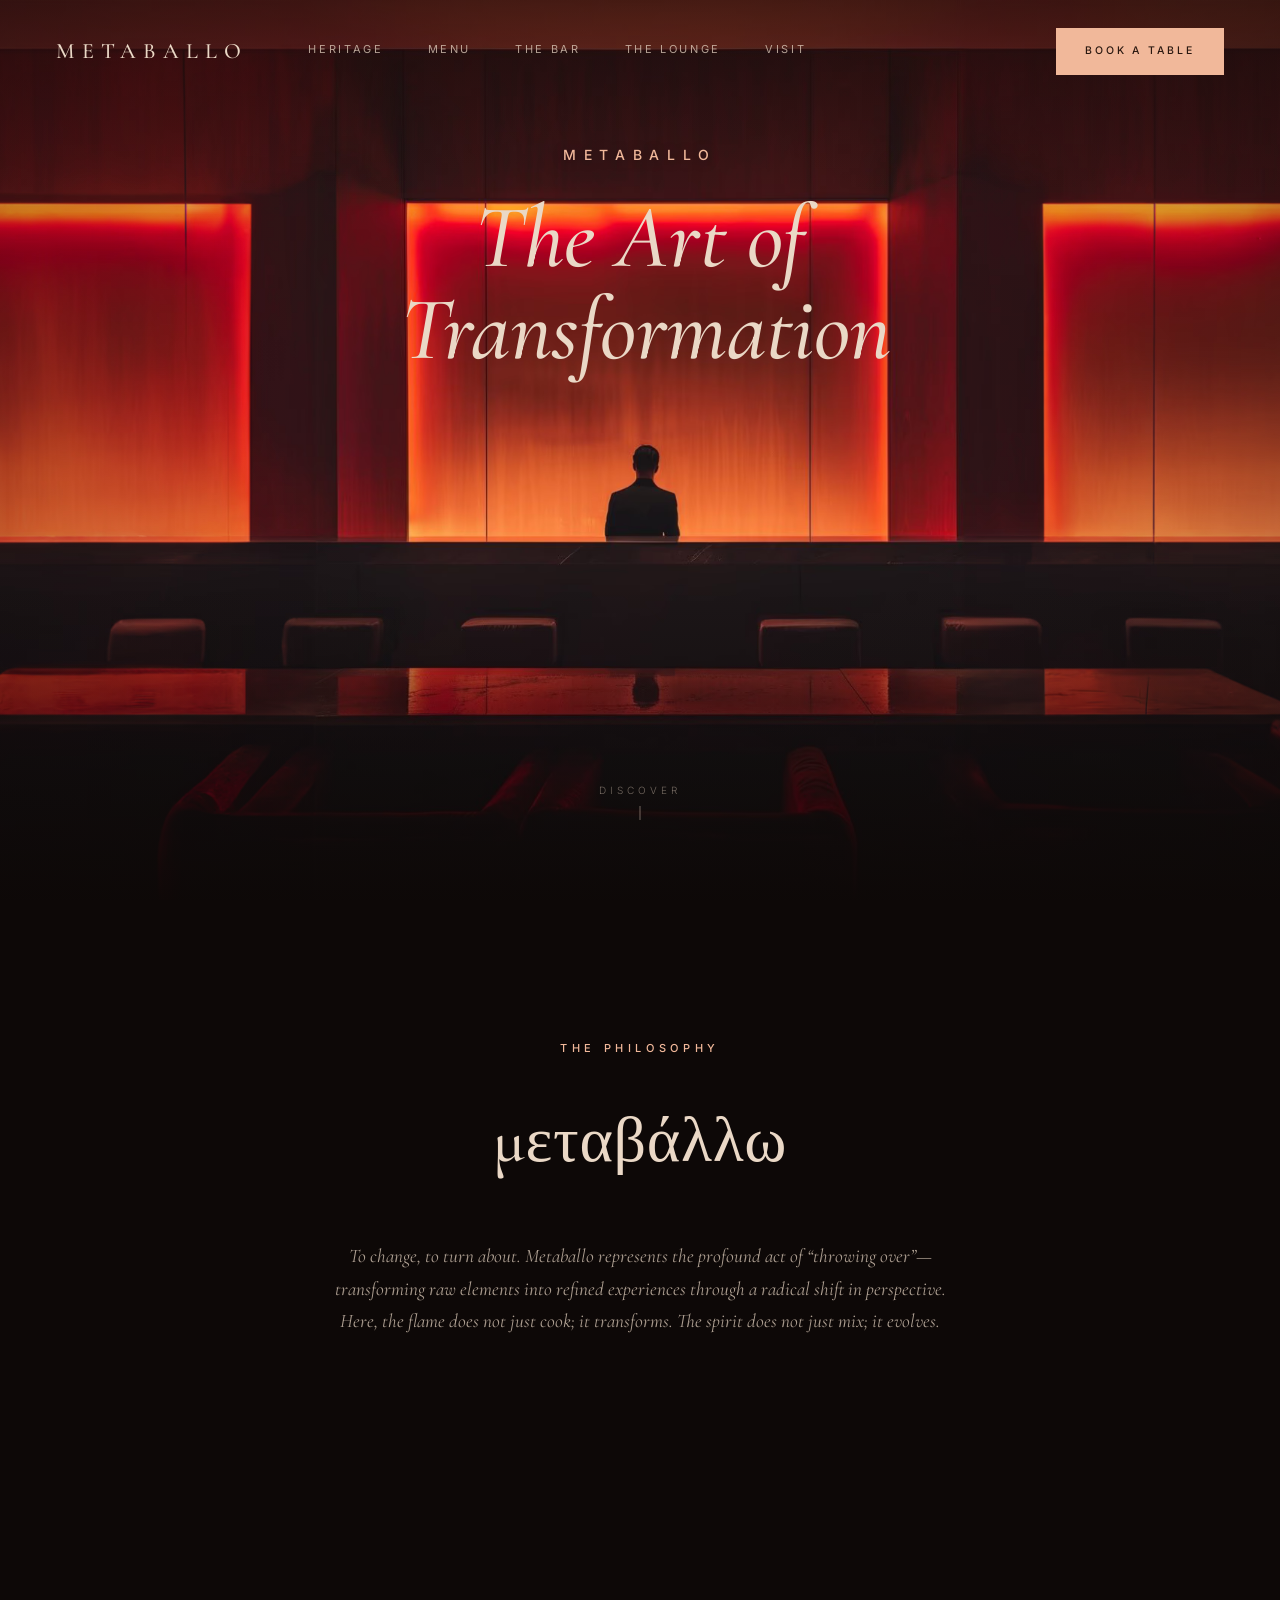
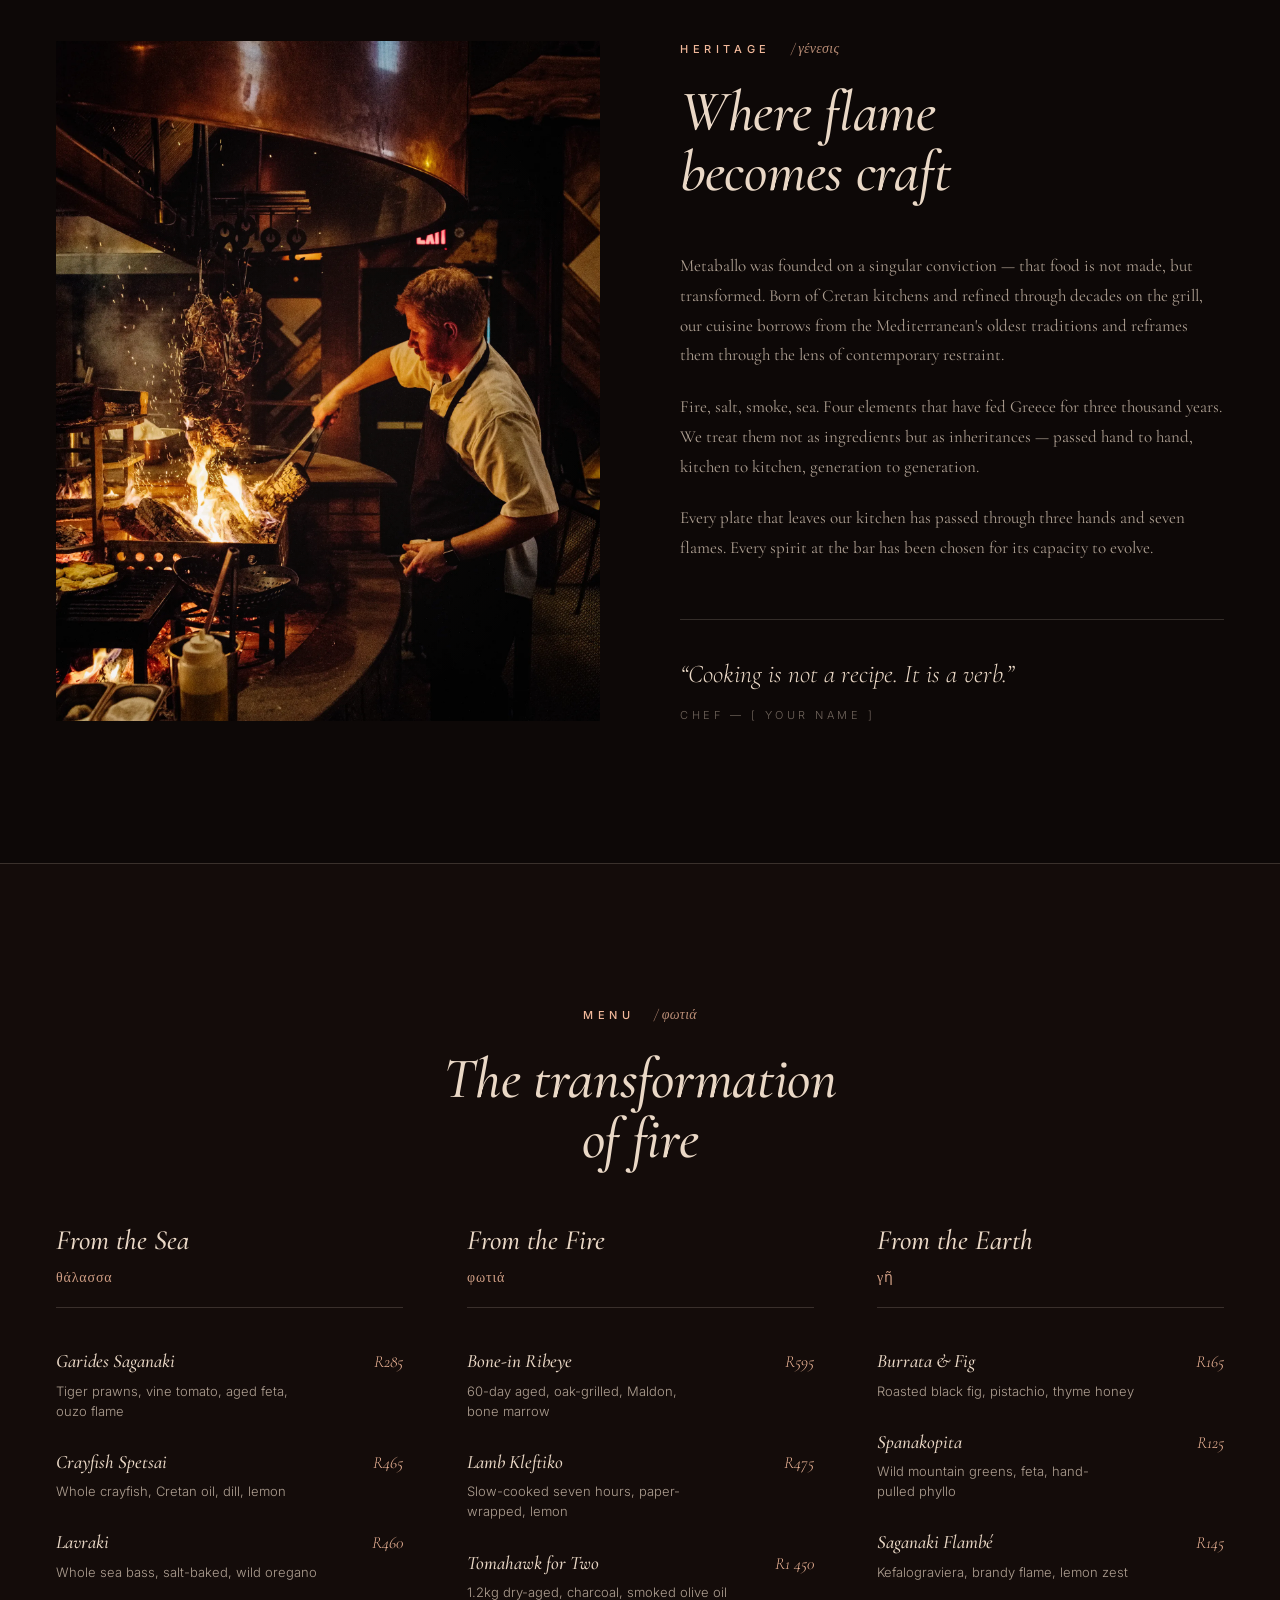
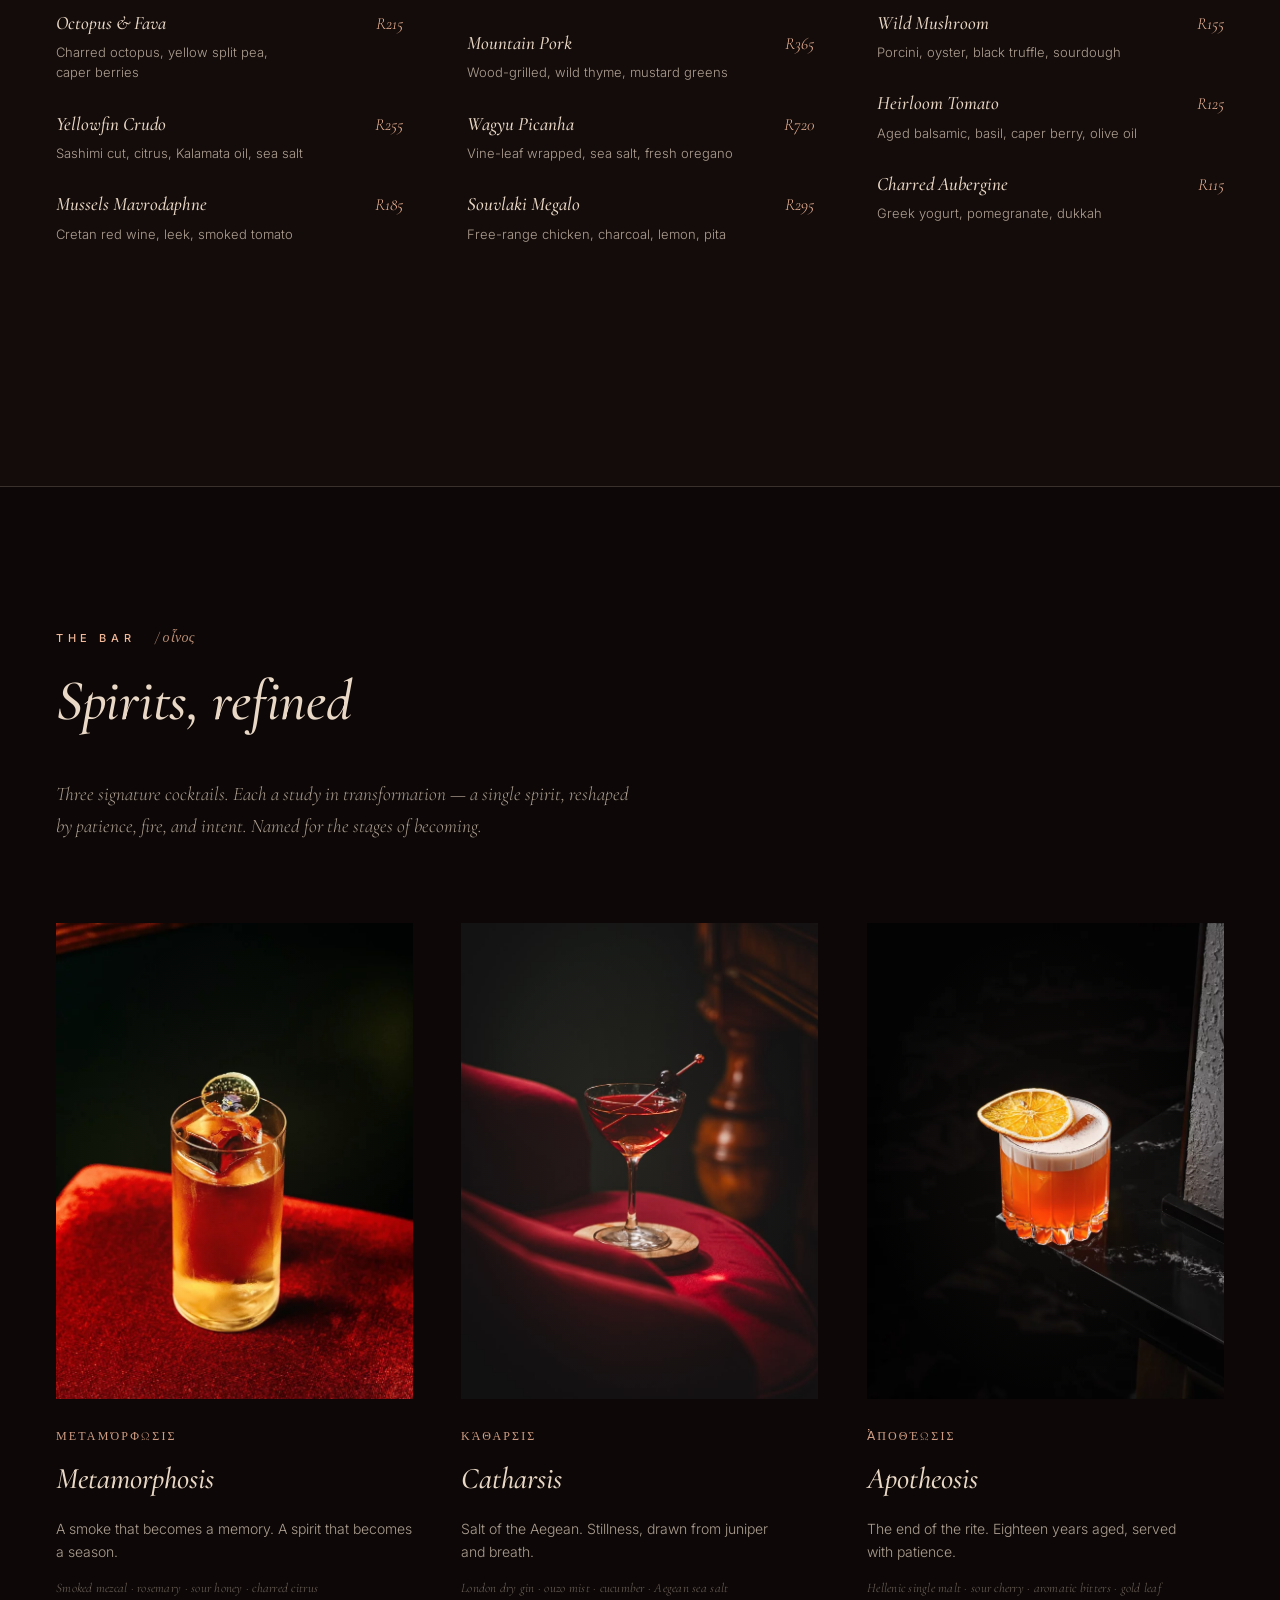
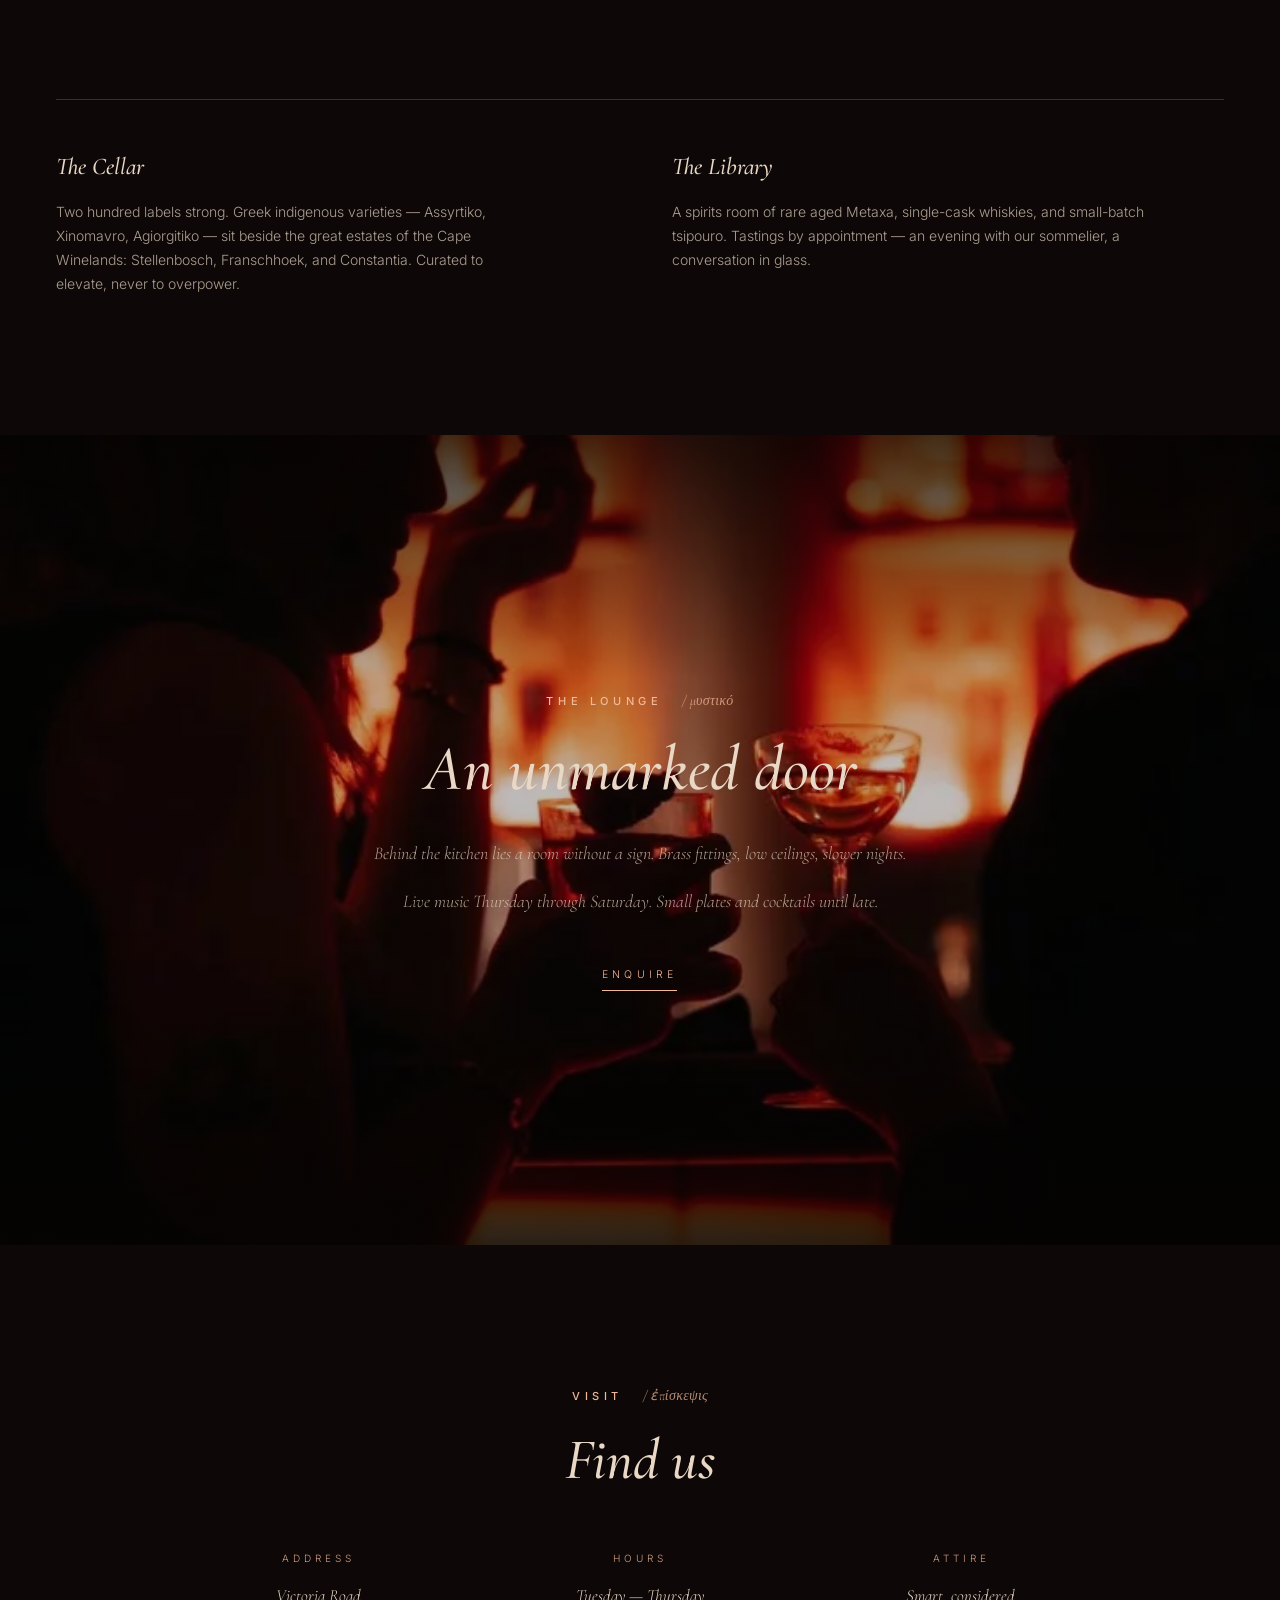
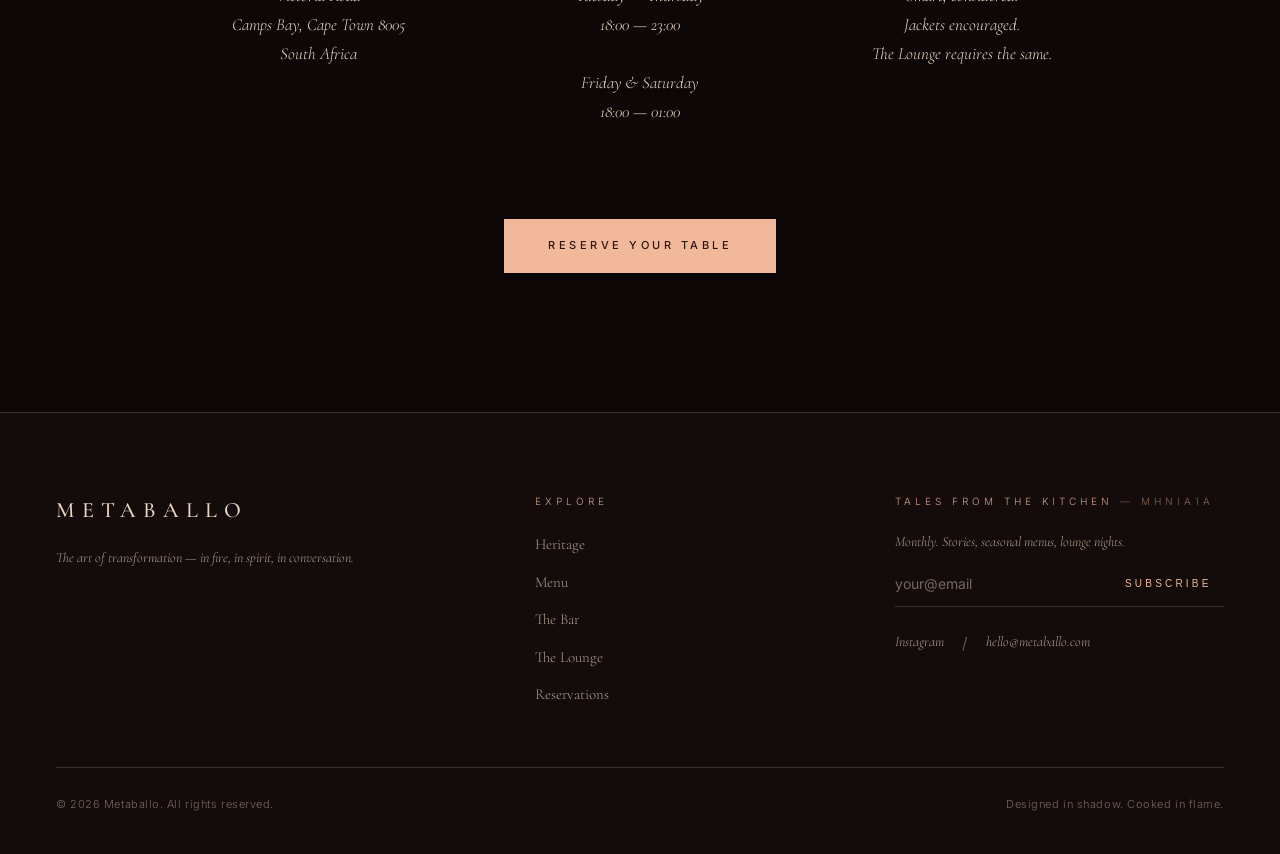
==== commit 95230cbc: "Refactor code structure for improved readability and maintainability" ====
--- a/index.html
+++ b/index.html
@@ -42,11 +42,17 @@
 
   ::selection { background: var(--peach); color: var(--bg); }
 
+  /* Keyboard-focus ring — visible for tab navigation, invisible to mouse users */
+  :focus-visible {
+    outline: 2px solid var(--peach);
+    outline-offset: 4px;
+  }
+
   /* ---------- NAVIGATION ---------- */
   .nav {
     position: fixed;
     top: 0; left: 0; right: 0;
-    z-index: 100;
+    z-index: 200;
     display: flex;
     align-items: center;
     justify-content: space-between;
@@ -88,6 +94,97 @@
   }
 
   .nav-links a:hover { color: var(--peach); }
+
+  /* --- Mobile overlay navigation --- */
+  .nav-toggle {
+    display: none;
+    flex-direction: column;
+    justify-content: center;
+    gap: 5px;
+    width: 44px;
+    height: 44px;
+    padding: 0;
+    background: transparent;
+    border: 0;
+    cursor: pointer;
+  }
+  .nav-toggle span {
+    display: block;
+    width: 24px;
+    height: 1.5px;
+    margin: 0 auto;
+    background: var(--cream);
+    transition: transform 0.4s cubic-bezier(0.16,0.84,0.32,1),
+                opacity 0.25s ease;
+  }
+  .nav-toggle.open span:nth-child(1) { transform: translateY(6.5px) rotate(45deg); }
+  .nav-toggle.open span:nth-child(2) { opacity: 0; }
+  .nav-toggle.open span:nth-child(3) { transform: translateY(-6.5px) rotate(-45deg); }
+
+  .nav-overlay {
+    position: fixed;
+    inset: 0;
+    z-index: 150;
+    display: flex;
+    align-items: center;
+    justify-content: center;
+    background: rgba(11, 6, 5, 0.97);
+    backdrop-filter: blur(14px);
+    -webkit-backdrop-filter: blur(14px);
+    opacity: 0;
+    visibility: hidden;
+    pointer-events: none;
+    transition: opacity 0.45s ease, visibility 0.45s ease;
+  }
+  .nav-overlay.open {
+    opacity: 1;
+    visibility: visible;
+    pointer-events: auto;
+  }
+  .nav-overlay-links {
+    display: flex;
+    flex-direction: column;
+    align-items: center;
+    gap: 26px;
+  }
+  .nav-overlay-links a {
+    font-family: var(--serif);
+    font-style: italic;
+    font-size: 32px;
+    color: var(--cream);
+    padding: 4px 12px;
+    opacity: 0;
+    transform: translateY(16px);
+    transition: color 0.3s ease,
+                opacity 0.5s ease,
+                transform 0.5s cubic-bezier(0.16,0.84,0.32,1);
+  }
+  .nav-overlay.open .nav-overlay-links a { opacity: 1; transform: translateY(0); }
+  .nav-overlay.open .nav-overlay-links a:nth-child(1) { transition-delay: 0.08s; }
+  .nav-overlay.open .nav-overlay-links a:nth-child(2) { transition-delay: 0.14s; }
+  .nav-overlay.open .nav-overlay-links a:nth-child(3) { transition-delay: 0.20s; }
+  .nav-overlay.open .nav-overlay-links a:nth-child(4) { transition-delay: 0.26s; }
+  .nav-overlay.open .nav-overlay-links a:nth-child(5) { transition-delay: 0.32s; }
+  .nav-overlay.open .nav-overlay-links a:nth-child(6) { transition-delay: 0.40s; }
+  .nav-overlay-links a:hover { color: var(--peach); }
+  .nav-overlay-links a.nav-overlay-cta {
+    margin-top: 18px;
+    font-family: var(--sans);
+    font-style: normal;
+    font-size: 11px;
+    letter-spacing: 0.3em;
+    text-transform: uppercase;
+    font-weight: 500;
+    color: #2a1810;
+    background: var(--peach);
+    padding: 16px 40px;
+  }
+  .nav-overlay-links a.nav-overlay-cta:hover { background: var(--peach-hover); }
+
+  @media (prefers-reduced-motion: reduce) {
+    .nav-overlay-links a { transform: none; transition-delay: 0s; }
+    .nav-toggle span { transition: none; }
+  }
 
   .btn {
     display: inline-block;
@@ -122,6 +219,7 @@
   .hero {
     position: relative;
     height: 100vh;
+    height: 100dvh;
     min-height: 760px;
     overflow: hidden;
     background-color: #1a0a06;
@@ -179,7 +277,7 @@
     font-family: var(--serif);
     font-style: italic;
     font-weight: 500;
-    font-size: clamp(48px, 7vw, 96px);
+    font-size: clamp(40px, 7vw, 96px);
     line-height: 1.02;
     color: var(--cream);
     letter-spacing: -0.005em;
@@ -223,10 +321,11 @@
   }
 
   .philosophy-eyebrow {
-    font-size: 10.5px;
-    letter-spacing: 0.5em;
+    font-size: 11px;
+    letter-spacing: 0.42em;
     text-transform: uppercase;
     color: var(--peach);
+    font-weight: 500;
     margin-bottom: 32px;
   }
 
@@ -443,7 +542,7 @@
     color: var(--peach);
     font-style: italic;
     white-space: nowrap;
-    min-width: 32px;
+    min-width: 56px;
     text-align: right;
   }
 
@@ -490,17 +589,17 @@
 
   .cocktail-card:nth-child(1) .cocktail-image {
     background-image:
-      url('assets/cocktail-metamorphosis.jpg'),
+      url('assets/cocktailmetamorphosis.jpg'),
       linear-gradient(160deg, #3a0e08 0%, #0d0403 100%);
   }
   .cocktail-card:nth-child(2) .cocktail-image {
     background-image:
-      url('assets/cocktail-catharsis.jpg'),
+      url('assets/cocktailcatharsis.jpg'),
       linear-gradient(160deg, #2a1408 0%, #0d0403 100%);
   }
   .cocktail-card:nth-child(3) .cocktail-image {
     background-image:
-      url('assets/cocktail-apotheosis.jpg'),
+      url('assets/cocktailapotheosis.jpg'),
       linear-gradient(160deg, #38180a 0%, #0d0403 100%);
   }
 
@@ -567,6 +666,7 @@
   .lounge {
     position: relative;
     min-height: 90vh;
+    min-height: 90dvh;
     display: flex;
     align-items: center;
     justify-content: center;
@@ -888,23 +988,108 @@
     }
   }
 
-  /* ---------- RESPONSIVE ---------- */
+  /* ---------- TYPOGRAPHIC REFINEMENT ---------- */
+  /* Balanced multi-line headings; no single-word orphans in body copy. */
+  .hero-title, .philosophy-greek, .section-title,
+  .lounge-title, .cocktail-name, .menu-category-name {
+    text-wrap: balance;
+  }
+  .philosophy-body, .heritage-body p, .bar-intro,
+  .cocktail-desc, .lounge-body p, .menu-item-desc,
+  .pull-quote, .cellar-block p, .footer-brand p {
+    text-wrap: pretty;
+  }
+
+  /* ============================================================
+     RESPONSIVE  —  desktop-first.
+     Content caps at 1280px (.section-inner). Breakpoints step
+     padding, type and grids down; mobile overlay nav at 900px.
+     ============================================================ */
+
+  /* Large monitors — wider content column, more side air */
+  @media (min-width: 1700px) {
+    .section-inner,
+    .footer-inner,
+    .footer-legal { max-width: 1380px; }
+    .section { padding-left: 72px; padding-right: 72px; }
+  }
+
+  /* Laptop / small desktop */
+  @media (max-width: 1180px) {
+    .nav { padding: 24px 40px; }
+    .nav.scrolled { padding: 16px 40px; }
+    .section { padding: 120px 40px; }
+    .heritage-grid { gap: 56px; }
+    .menu-grid { gap: 40px; }
+    .cocktail-grid { gap: 30px; }
+    .footer { padding: 72px 40px 36px; }
+  }
+
+  /* Narrow desktop — shrink nav so all links still fit */
+  @media (max-width: 1024px) {
+    .logo { font-size: 19px; letter-spacing: 0.26em; }
+    .nav-links { gap: 24px; margin-left: 30px; }
+    .nav-links a { font-size: 10px; letter-spacing: 0.18em; }
+    .btn { padding: 12px 22px; }
+  }
+
+  /* Tablet & mobile — overlay nav, single-column layouts */
   @media (max-width: 900px) {
-    .nav { padding: 22px 28px; }
-    .nav.scrolled { padding: 16px 28px; }
-    .nav-links { display: none; }
-    .hero-content { padding-top: 14vh; }
-    .hero-cta { margin-bottom: 60px; }
-    .philosophy { padding: 100px 24px 120px; }
-    .section { padding: 100px 28px; }
-    .heritage-grid { grid-template-columns: 1fr; gap: 48px; }
-    .menu-grid { grid-template-columns: 1fr; gap: 48px; }
-    .cocktail-grid { grid-template-columns: 1fr; gap: 56px; }
-    .bar-cellar { grid-template-columns: 1fr; gap: 36px; }
-    .visit-grid { grid-template-columns: 1fr; gap: 36px; }
-    .footer { padding: 60px 28px 32px; }
-    .footer-inner { grid-template-columns: 1fr; gap: 48px; }
+    .nav { padding: 20px 32px; }
+    .nav.scrolled { padding: 16px 32px; }
+    .nav-links,
+    .nav-book { display: none; }
+    .nav-toggle { display: flex; }
+
+    .hero { min-height: 600px; }
+    .hero-content { padding-top: 15vh; }
+    .hero-cta { margin-bottom: 56px; }
+
+    .section { padding: 96px 32px; }
+    .philosophy { padding: 96px 24px 110px; }
+
+    .heritage-grid { grid-template-columns: 1fr; gap: 44px; }
+    .menu-grid { grid-template-columns: 1fr; gap: 52px; }
+
+    .cocktail-grid { grid-template-columns: 1fr; gap: 48px; }
+    .cocktail-card { max-width: 400px; margin-left: auto; margin-right: auto; }
+
+    .bar-cellar { grid-template-columns: 1fr; gap: 32px; margin-top: 72px; }
+
+    .footer { padding: 64px 32px 32px; }
+    .footer-inner { grid-template-columns: 1fr; gap: 44px; }
     .footer-legal { flex-direction: column; gap: 14px; text-align: center; }
+  }
+
+  /* Phones */
+  @media (max-width: 560px) {
+    .nav { padding: 18px 22px; }
+    .nav.scrolled { padding: 14px 22px; }
+    .logo { font-size: 18px; letter-spacing: 0.24em; }
+
+    .hero { min-height: 540px; }
+    .hero-content { padding-top: 17vh; }
+    .hero-eyebrow { font-size: 12px; letter-spacing: 0.4em; }
+    .hero-cta { margin-bottom: 44px; }
+
+    .section { padding: 72px 22px; }
+    .philosophy { padding: 72px 20px 84px; }
+    .section-title { margin-bottom: 36px; }
+
+    .pull-quote { margin-top: 40px; padding-top: 28px; }
+    .menu-footnote { margin-top: 56px; }
+
+    .visit-grid { grid-template-columns: 1fr; gap: 32px; margin-bottom: 56px; }
+
+    .nav-overlay-links { gap: 22px; }
+    .nav-overlay-links a { font-size: 27px; }
+  }
+
+  /* Small phones */
+  @media (max-width: 360px) {
+    .section { padding: 56px 16px; }
+    .hero-eyebrow { letter-spacing: 0.3em; }
+    .nav-overlay-links a { font-size: 24px; }
   }
 </style>
 </head>
@@ -919,8 +1104,22 @@
       <a href="#lounge">The Lounge</a>
       <a href="#visit">Visit</a>
     </div>
-    <a class="btn btn-solid" href="reservations.html">Book a Table</a>
+    <a class="btn btn-solid nav-book" href="reservations.html">Book a Table</a>
+    <button class="nav-toggle" id="navToggle" aria-label="Open menu" aria-expanded="false" aria-controls="navOverlay">
+      <span></span><span></span><span></span>
+    </button>
   </nav>
+
+  <div class="nav-overlay" id="navOverlay" aria-hidden="true">
+    <nav class="nav-overlay-links" aria-label="Mobile navigation">
+      <a href="#heritage">Heritage</a>
+      <a href="#menu">Menu</a>
+      <a href="#bar">The Bar</a>
+      <a href="#lounge">The Lounge</a>
+      <a href="#visit">Visit</a>
+      <a href="reservations.html" class="nav-overlay-cta">Book a Table</a>
+    </nav>
+  </div>
 
   <section class="hero">
     <div class="hero-image" role="img" aria-label="Warm ambient restaurant lighting"></div>
@@ -964,7 +1163,7 @@
 
           <div class="pull-quote">
             &ldquo;Cooking is not a recipe. It is a verb.&rdquo;
-            <span class="pull-quote-attr">&mdash; Chef &mdash; [ Your Name ]</span>
+            <span class="pull-quote-attr">Chef &mdash; [ Your Name ]</span>
           </div>
         </div>
 
@@ -995,7 +1194,7 @@
                 <div class="menu-item-name">Garides Saganaki</div>
                 <div class="menu-item-desc">Tiger prawns, vine tomato, aged feta, ouzo flame</div>
               </div>
-              <div class="menu-item-price">&mdash;</div>
+              <div class="menu-item-price">R285</div>
             </li>
 
             <li class="menu-item">
@@ -1003,7 +1202,7 @@
                 <div class="menu-item-name">Crayfish Spetsai</div>
                 <div class="menu-item-desc">Whole crayfish, Cretan oil, dill, lemon</div>
               </div>
-              <div class="menu-item-price">&mdash;</div>
+              <div class="menu-item-price">R465</div>
             </li>
 
             <li class="menu-item">
@@ -1011,7 +1210,7 @@
                 <div class="menu-item-name">Lavraki</div>
                 <div class="menu-item-desc">Whole sea bass, salt-baked, wild oregano</div>
               </div>
-              <div class="menu-item-price">&mdash;</div>
+              <div class="menu-item-price">R460</div>
             </li>
 
             <li class="menu-item">
@@ -1019,7 +1218,7 @@
                 <div class="menu-item-name">Octopus &amp; Fava</div>
                 <div class="menu-item-desc">Charred octopus, yellow split pea, caper berries</div>
               </div>
-              <div class="menu-item-price">&mdash;</div>
+              <div class="menu-item-price">R215</div>
             </li>
 
             <li class="menu-item">
@@ -1027,7 +1226,7 @@
                 <div class="menu-item-name">Yellowfin Crudo</div>
                 <div class="menu-item-desc">Sashimi cut, citrus, Kalamata oil, sea salt</div>
               </div>
-              <div class="menu-item-price">&mdash;</div>
+              <div class="menu-item-price">R255</div>
             </li>
 
             <li class="menu-item">
@@ -1035,7 +1234,7 @@
                 <div class="menu-item-name">Mussels Mavrodaphne</div>
                 <div class="menu-item-desc">Cretan red wine, leek, smoked tomato</div>
               </div>
-              <div class="menu-item-price">&mdash;</div>
+              <div class="menu-item-price">R185</div>
             </li>
 
           </ul>
@@ -1055,7 +1254,7 @@
                 <div class="menu-item-name">Bone-in Ribeye</div>
                 <div class="menu-item-desc">60-day aged, oak-grilled, Maldon, bone marrow</div>
               </div>
-              <div class="menu-item-price">&mdash;</div>
+              <div class="menu-item-price">R595</div>
             </li>
 
             <li class="menu-item">
@@ -1063,7 +1262,7 @@
                 <div class="menu-item-name">Lamb Kleftiko</div>
                 <div class="menu-item-desc">Slow-cooked seven hours, paper-wrapped, lemon</div>
               </div>
-              <div class="menu-item-price">&mdash;</div>
+              <div class="menu-item-price">R475</div>
             </li>
 
             <li class="menu-item">
@@ -1071,7 +1270,7 @@
                 <div class="menu-item-name">Tomahawk for Two</div>
                 <div class="menu-item-desc">1.2kg dry-aged, charcoal, smoked olive oil</div>
               </div>
-              <div class="menu-item-price">&mdash;</div>
+              <div class="menu-item-price">R1&nbsp;450</div>
             </li>
 
             <li class="menu-item">
@@ -1079,7 +1278,7 @@
                 <div class="menu-item-name">Mountain Pork</div>
                 <div class="menu-item-desc">Wood-grilled, wild thyme, mustard greens</div>
               </div>
-              <div class="menu-item-price">&mdash;</div>
+              <div class="menu-item-price">R365</div>
             </li>
 
             <li class="menu-item">
@@ -1087,7 +1286,7 @@
                 <div class="menu-item-name">Wagyu Picanha</div>
                 <div class="menu-item-desc">Vine-leaf wrapped, sea salt, fresh oregano</div>
               </div>
-              <div class="menu-item-price">&mdash;</div>
+              <div class="menu-item-price">R720</div>
             </li>
 
             <li class="menu-item">
@@ -1095,7 +1294,7 @@
                 <div class="menu-item-name">Souvlaki Megalo</div>
                 <div class="menu-item-desc">Free-range chicken, charcoal, lemon, pita</div>
               </div>
-              <div class="menu-item-price">&mdash;</div>
+              <div class="menu-item-price">R295</div>
             </li>
 
           </ul>
@@ -1115,7 +1314,7 @@
                 <div class="menu-item-name">Burrata &amp; Fig</div>
                 <div class="menu-item-desc">Roasted black fig, pistachio, thyme honey</div>
               </div>
-              <div class="menu-item-price">&mdash;</div>
+              <div class="menu-item-price">R165</div>
             </li>
 
             <li class="menu-item">
@@ -1123,7 +1322,7 @@
                 <div class="menu-item-name">Spanakopita</div>
                 <div class="menu-item-desc">Wild mountain greens, feta, hand-pulled phyllo</div>
               </div>
-              <div class="menu-item-price">&mdash;</div>
+              <div class="menu-item-price">R125</div>
             </li>
 
             <li class="menu-item">
@@ -1131,7 +1330,7 @@
                 <div class="menu-item-name">Saganaki Flambé</div>
                 <div class="menu-item-desc">Kefalograviera, brandy flame, lemon zest</div>
               </div>
-              <div class="menu-item-price">&mdash;</div>
+              <div class="menu-item-price">R145</div>
             </li>
 
             <li class="menu-item">
@@ -1139,7 +1338,7 @@
                 <div class="menu-item-name">Wild Mushroom</div>
                 <div class="menu-item-desc">Porcini, oyster, black truffle, sourdough</div>
               </div>
-              <div class="menu-item-price">&mdash;</div>
+              <div class="menu-item-price">R155</div>
             </li>
 
             <li class="menu-item">
@@ -1147,7 +1346,7 @@
                 <div class="menu-item-name">Heirloom Tomato</div>
                 <div class="menu-item-desc">Aged balsamic, basil, caper berry, olive oil</div>
               </div>
-              <div class="menu-item-price">&mdash;</div>
+              <div class="menu-item-price">R125</div>
             </li>
 
             <li class="menu-item">
@@ -1155,7 +1354,7 @@
                 <div class="menu-item-name">Charred Aubergine</div>
                 <div class="menu-item-desc">Greek yogurt, pomegranate, dukkah</div>
               </div>
-              <div class="menu-item-price">&mdash;</div>
+              <div class="menu-item-price">R115</div>
             </li>
 
           </ul>
@@ -1216,7 +1415,7 @@
 
         <div class="cellar-block">
           <div class="cellar-block-title">The Cellar</div>
-          <p>Two hundred labels strong. Greek indigenous varieties &mdash; Assyrtiko, Xinomavro, Agiorgitiko &mdash; sit beside the great houses of Burgundy, Piedmont, and the Mosel. Curated to elevate, never to overpower.</p>
+          <p>Two hundred labels strong. Greek indigenous varieties &mdash; Assyrtiko, Xinomavro, Agiorgitiko &mdash; sit beside the great estates of the Cape Winelands: Stellenbosch, Franschhoek, and Constantia. Curated to elevate, never to overpower.</p>
         </div>
 
         <div class="cellar-block">
@@ -1260,7 +1459,7 @@
 
         <div class="visit-block">
           <div class="visit-block-label">Address</div>
-          <p>[ Street Address ]<br/>[ City, Postcode ]<br/>[ Country ]</p>
+          <p>Victoria Road<br/>Camps Bay, Cape Town 8005<br/>South Africa</p>
         </div>
 
         <div class="visit-block">
@@ -1323,16 +1522,140 @@
   </footer>
 
   <script>
-    // Sticky nav: dark backdrop appears once user scrolls past the hero
     (function() {
+
+      /* ---------- Sticky nav backdrop ---------- */
       const nav = document.getElementById('nav');
-      const threshold = 80;
-      function update() {
-        if (window.scrollY > threshold) nav.classList.add('scrolled');
+      const navThreshold = 80;
+      function updateNav() {
+        if (window.scrollY > navThreshold) nav.classList.add('scrolled');
         else nav.classList.remove('scrolled');
       }
-      update();
-      window.addEventListener('scroll', update, { passive: true });
+      updateNav();
+      window.addEventListener('scroll', updateNav, { passive: true });
+
+      /* ---------- Mobile overlay navigation ---------- */
+      const navToggle = document.getElementById('navToggle');
+      const navOverlay = document.getElementById('navOverlay');
+      if (navToggle && navOverlay) {
+        const setMenu = (open) => {
+          navToggle.classList.toggle('open', open);
+          navOverlay.classList.toggle('open', open);
+          navToggle.setAttribute('aria-expanded', open ? 'true' : 'false');
+          navToggle.setAttribute('aria-label', open ? 'Close menu' : 'Open menu');
+          navOverlay.setAttribute('aria-hidden', open ? 'false' : 'true');
+          document.body.style.overflow = open ? 'hidden' : '';
+        };
+        navToggle.addEventListener('click', () => {
+          setMenu(!navOverlay.classList.contains('open'));
+        });
+        navOverlay.querySelectorAll('a').forEach((link) => {
+          link.addEventListener('click', () => setMenu(false));
+        });
+        document.addEventListener('keydown', (e) => {
+          if (e.key === 'Escape') setMenu(false);
+        });
+        window.addEventListener('resize', () => {
+          if (window.innerWidth > 900) setMenu(false);
+        }, { passive: true });
+      }
+
+      /* ---------- Honour reduced-motion preference ---------- */
+      const reduced = window.matchMedia('(prefers-reduced-motion: reduce)').matches;
+      if (reduced) return;
+
+      /* ---------- Scroll-triggered reveals ---------- */
+      // Selectors of elements we want to fade-up as they enter the viewport.
+      const revealSelectors = [
+        '.philosophy-eyebrow',
+        '.philosophy-greek',
+        '.philosophy-body',
+        '.heritage-image',
+        '.heritage-body .eyebrow',
+        '.heritage-body .section-title',
+        '.heritage-body p',
+        '.pull-quote',
+        '.menu .eyebrow',
+        '.menu .section-title',
+        '.menu-category',
+        '.menu-footnote',
+        '.bar .eyebrow',
+        '.bar .section-title',
+        '.bar-intro',
+        '.cocktail-card',
+        '.cellar-block',
+        '.lounge .eyebrow',
+        '.lounge-title',
+        '.lounge-body p',
+        '.lounge-enquire',
+        '.visit .eyebrow',
+        '.visit .section-title',
+        '.visit-block',
+        '.visit-cta',
+        '.footer-brand',
+        '.footer-col'
+      ];
+
+      const revealEls = document.querySelectorAll(revealSelectors.join(','));
+      revealEls.forEach(el => el.classList.add('reveal'));
+
+      // Stagger grid children so they enter in sequence rather than all at once.
+      const staggerGroups = [
+        { parent: '.menu-grid',     child: '.menu-category', step: 0.10 },
+        { parent: '.cocktail-grid', child: '.cocktail-card', step: 0.12 },
+        { parent: '.bar-cellar',    child: '.cellar-block',  step: 0.10 },
+        { parent: '.visit-grid',    child: '.visit-block',   step: 0.08 },
+        { parent: '.footer-inner',  child: '.footer-col',    step: 0.08 }
+      ];
+      staggerGroups.forEach(group => {
+        document.querySelectorAll(group.parent + ' > ' + group.child).forEach((el, i) => {
+          el.style.transitionDelay = (i * group.step) + 's';
+        });
+      });
+
+      // Stagger Heritage column entries too — eyebrow, title, paragraphs, quote.
+      document.querySelectorAll('.heritage-body > .reveal').forEach((el, i) => {
+        el.style.transitionDelay = (i * 0.08) + 's';
+      });
+
+      // Stagger Lounge inner elements.
+      document.querySelectorAll('.lounge-inner .reveal').forEach((el, i) => {
+        el.style.transitionDelay = (i * 0.10) + 's';
+      });
+
+      // IntersectionObserver — flips elements on as they enter the viewport.
+      const io = new IntersectionObserver(entries => {
+        entries.forEach(entry => {
+          if (entry.isIntersecting) {
+            entry.target.classList.add('is-in');
+            io.unobserve(entry.target);
+          }
+        });
+      }, { threshold: 0.12, rootMargin: '0px 0px -60px 0px' });
+
+      revealEls.forEach(el => io.observe(el));
+
+      /* ---------- Active nav section highlight ---------- */
+      const navLinks = document.querySelectorAll('.nav-links a');
+      const sectionIds = ['heritage', 'menu', 'bar', 'lounge', 'visit'];
+      const sections = sectionIds
+        .map(id => document.getElementById(id))
+        .filter(Boolean);
+
+      function updateActive() {
+        const triggerY = window.scrollY + 140; // accounts for nav height + breathing room
+        let activeId = null;
+        sections.forEach(section => {
+          if (section.offsetTop <= triggerY) activeId = section.id;
+        });
+        navLinks.forEach(a => {
+          a.classList.toggle('is-active', a.getAttribute('href') === '#' + activeId);
+        });
+      }
+      updateActive();
+      window.addEventListener('scroll', updateActive, { passive: true });
+      window.addEventListener('resize', updateActive, { passive: true });
+
     })();
   </script>
 
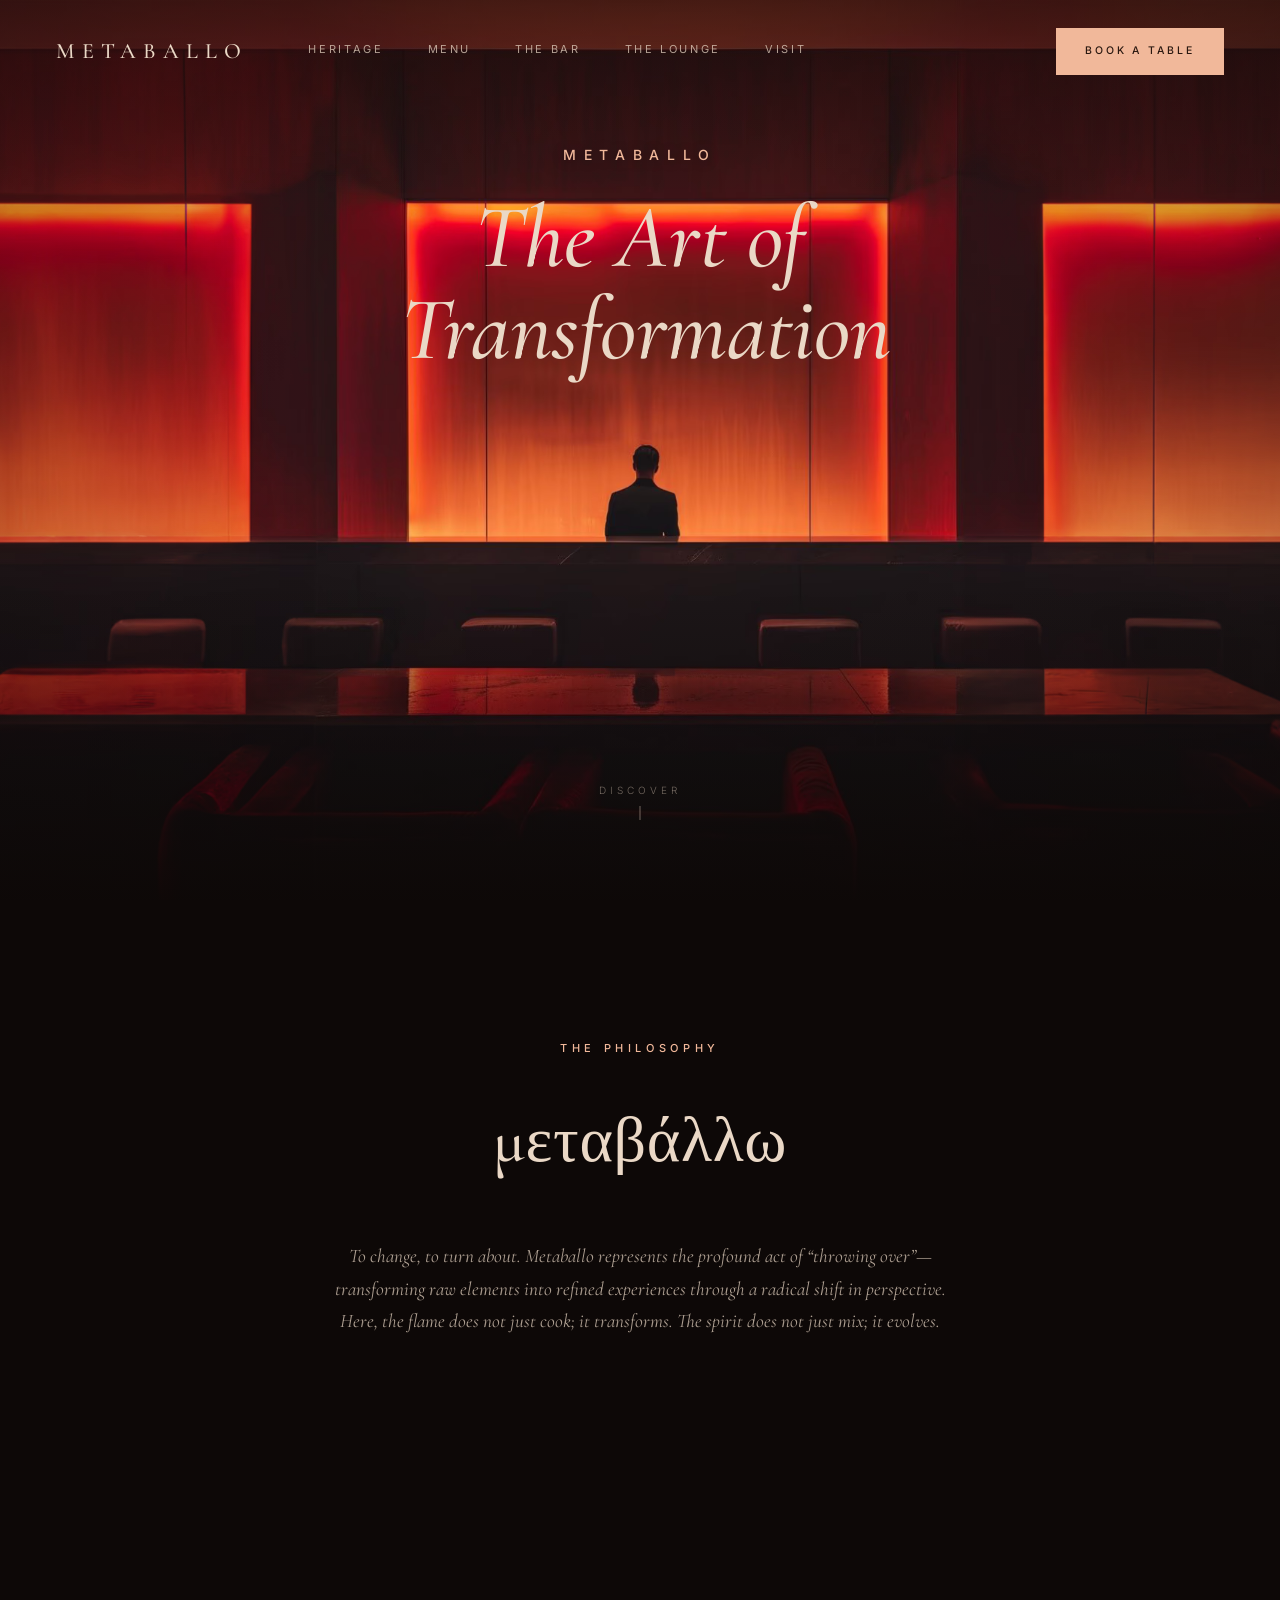
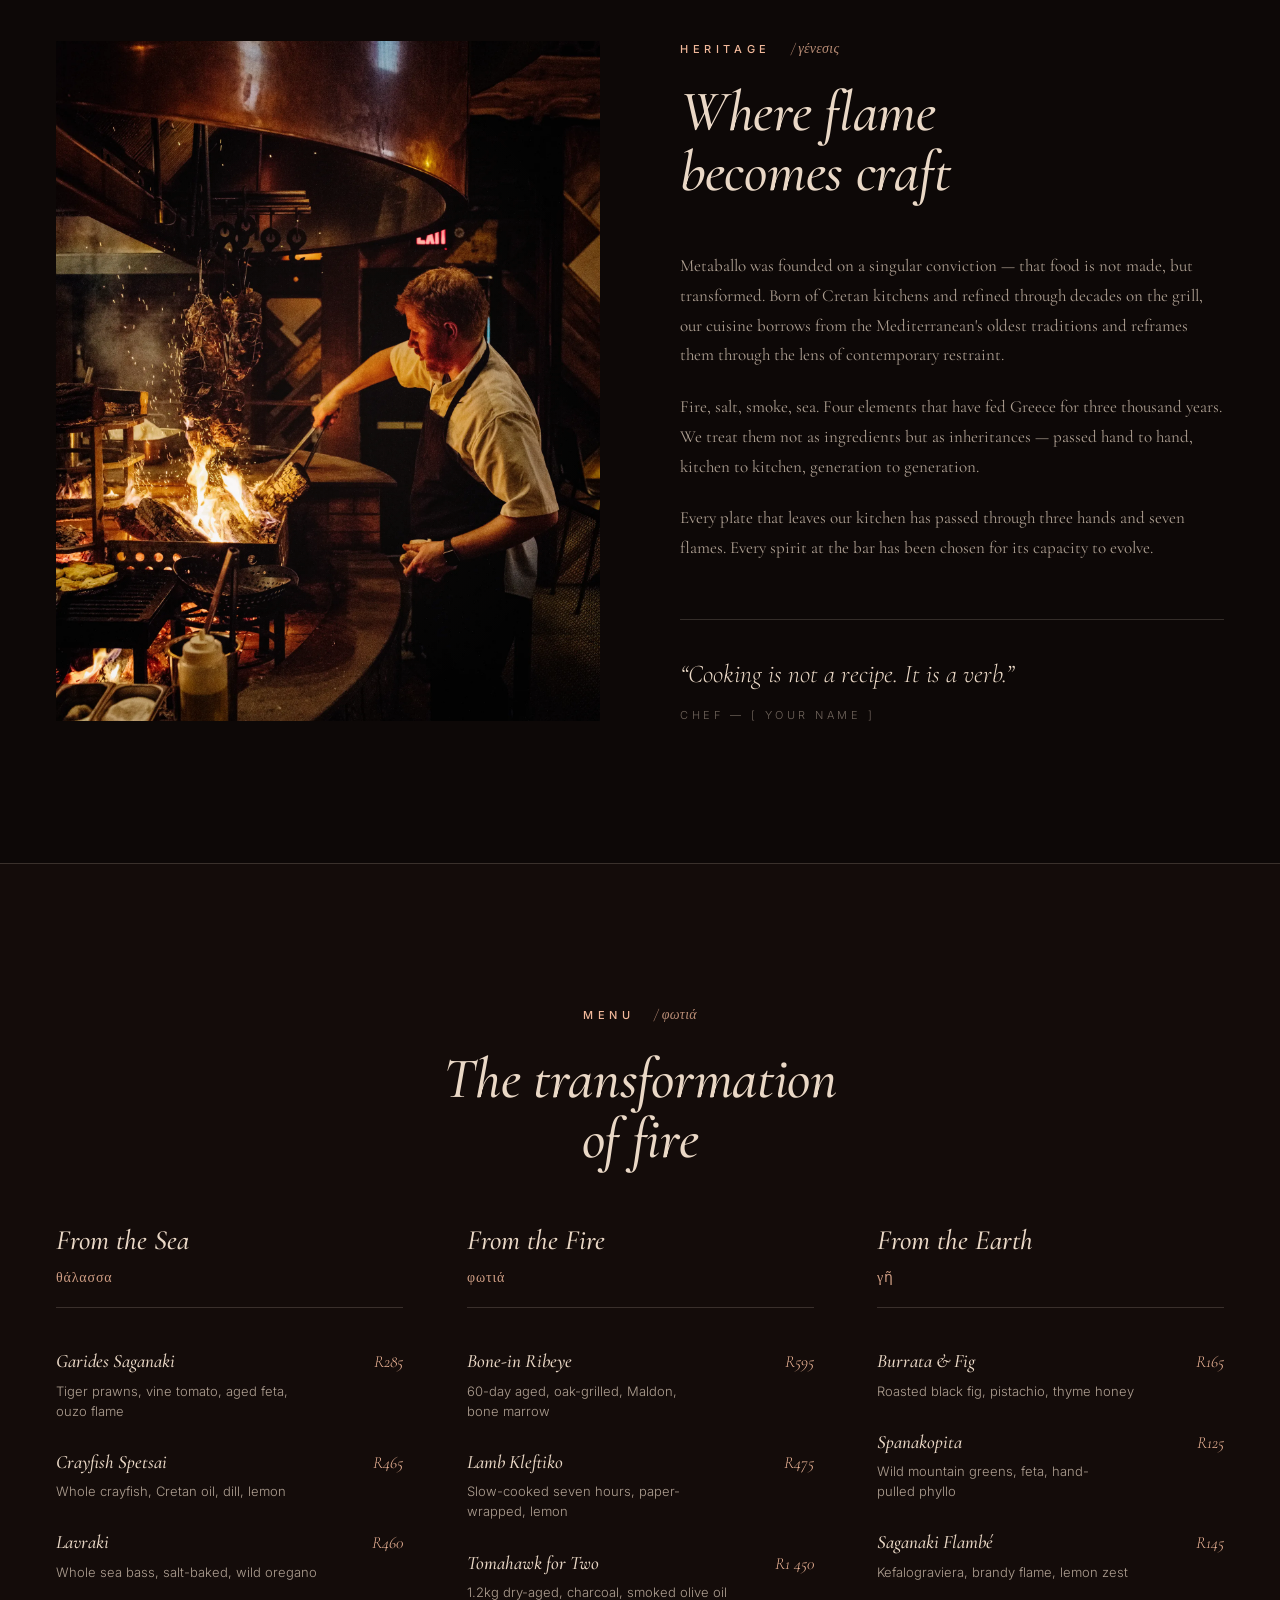
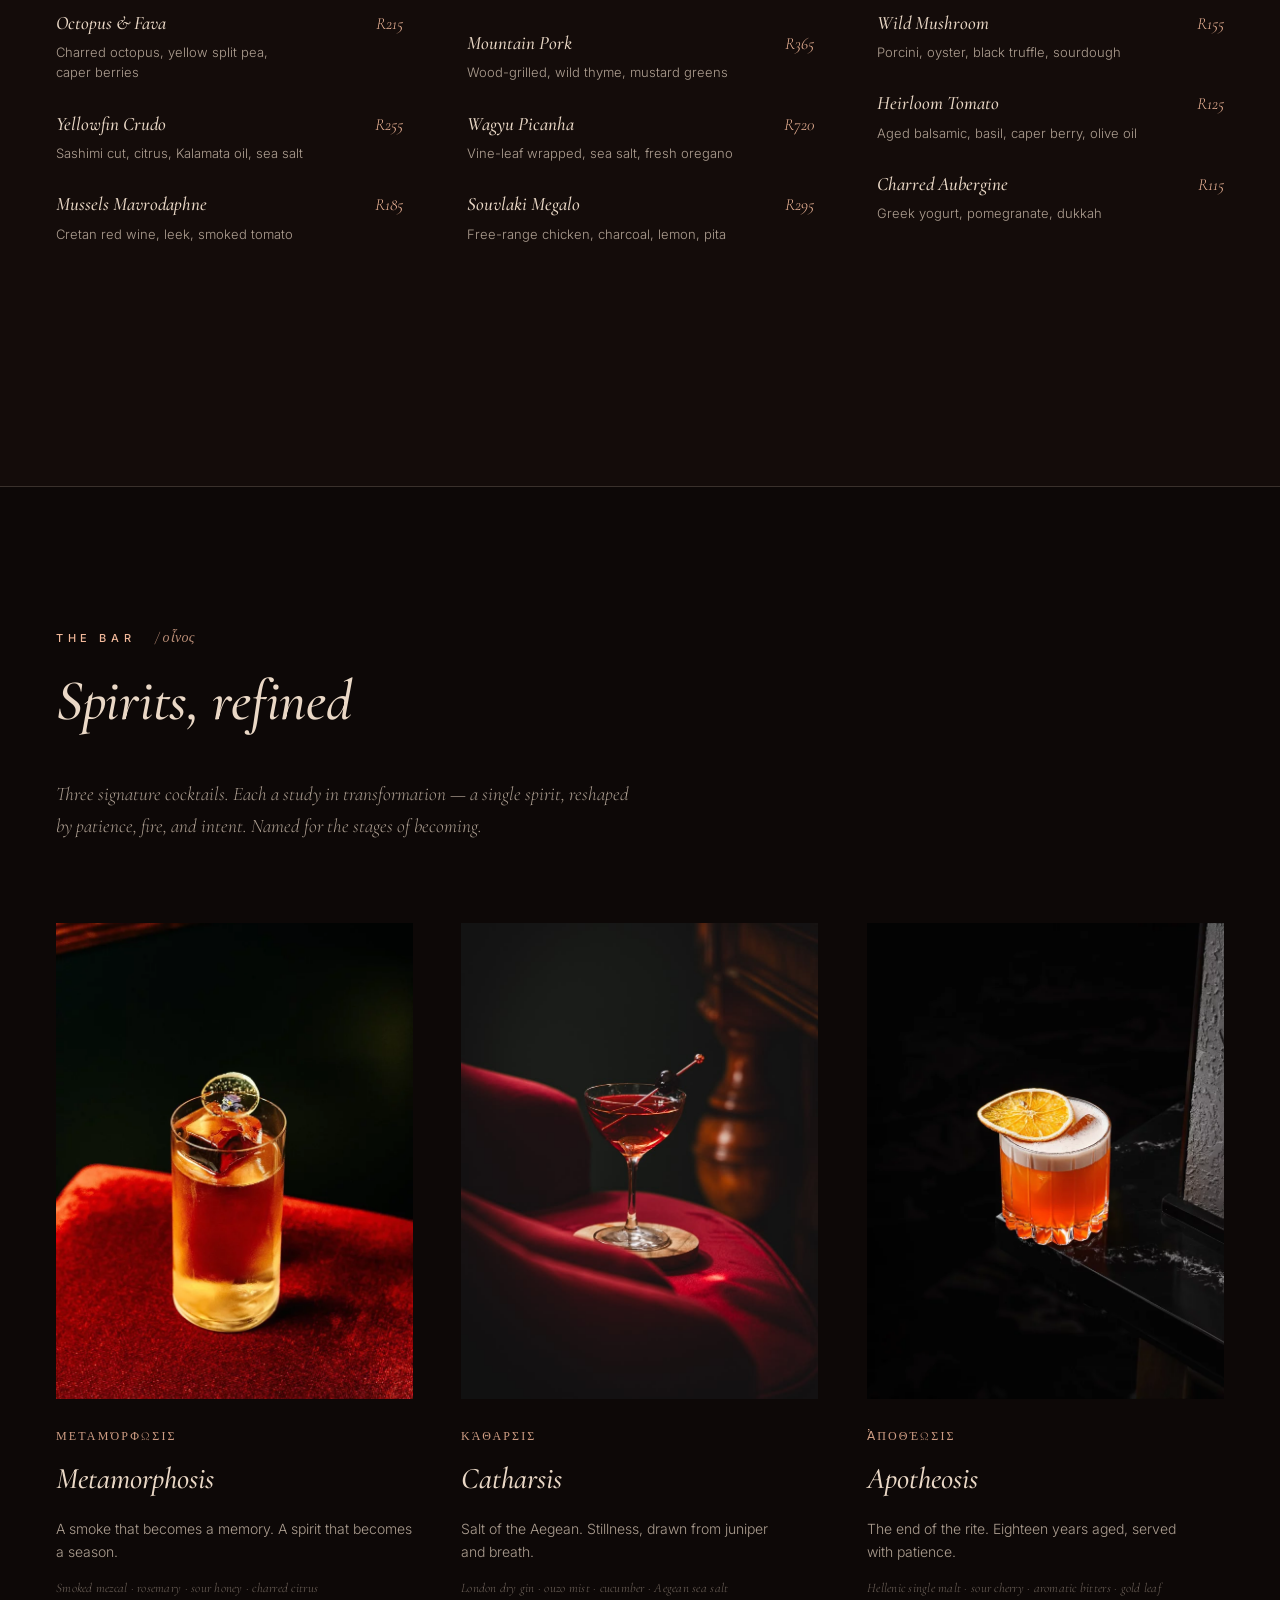
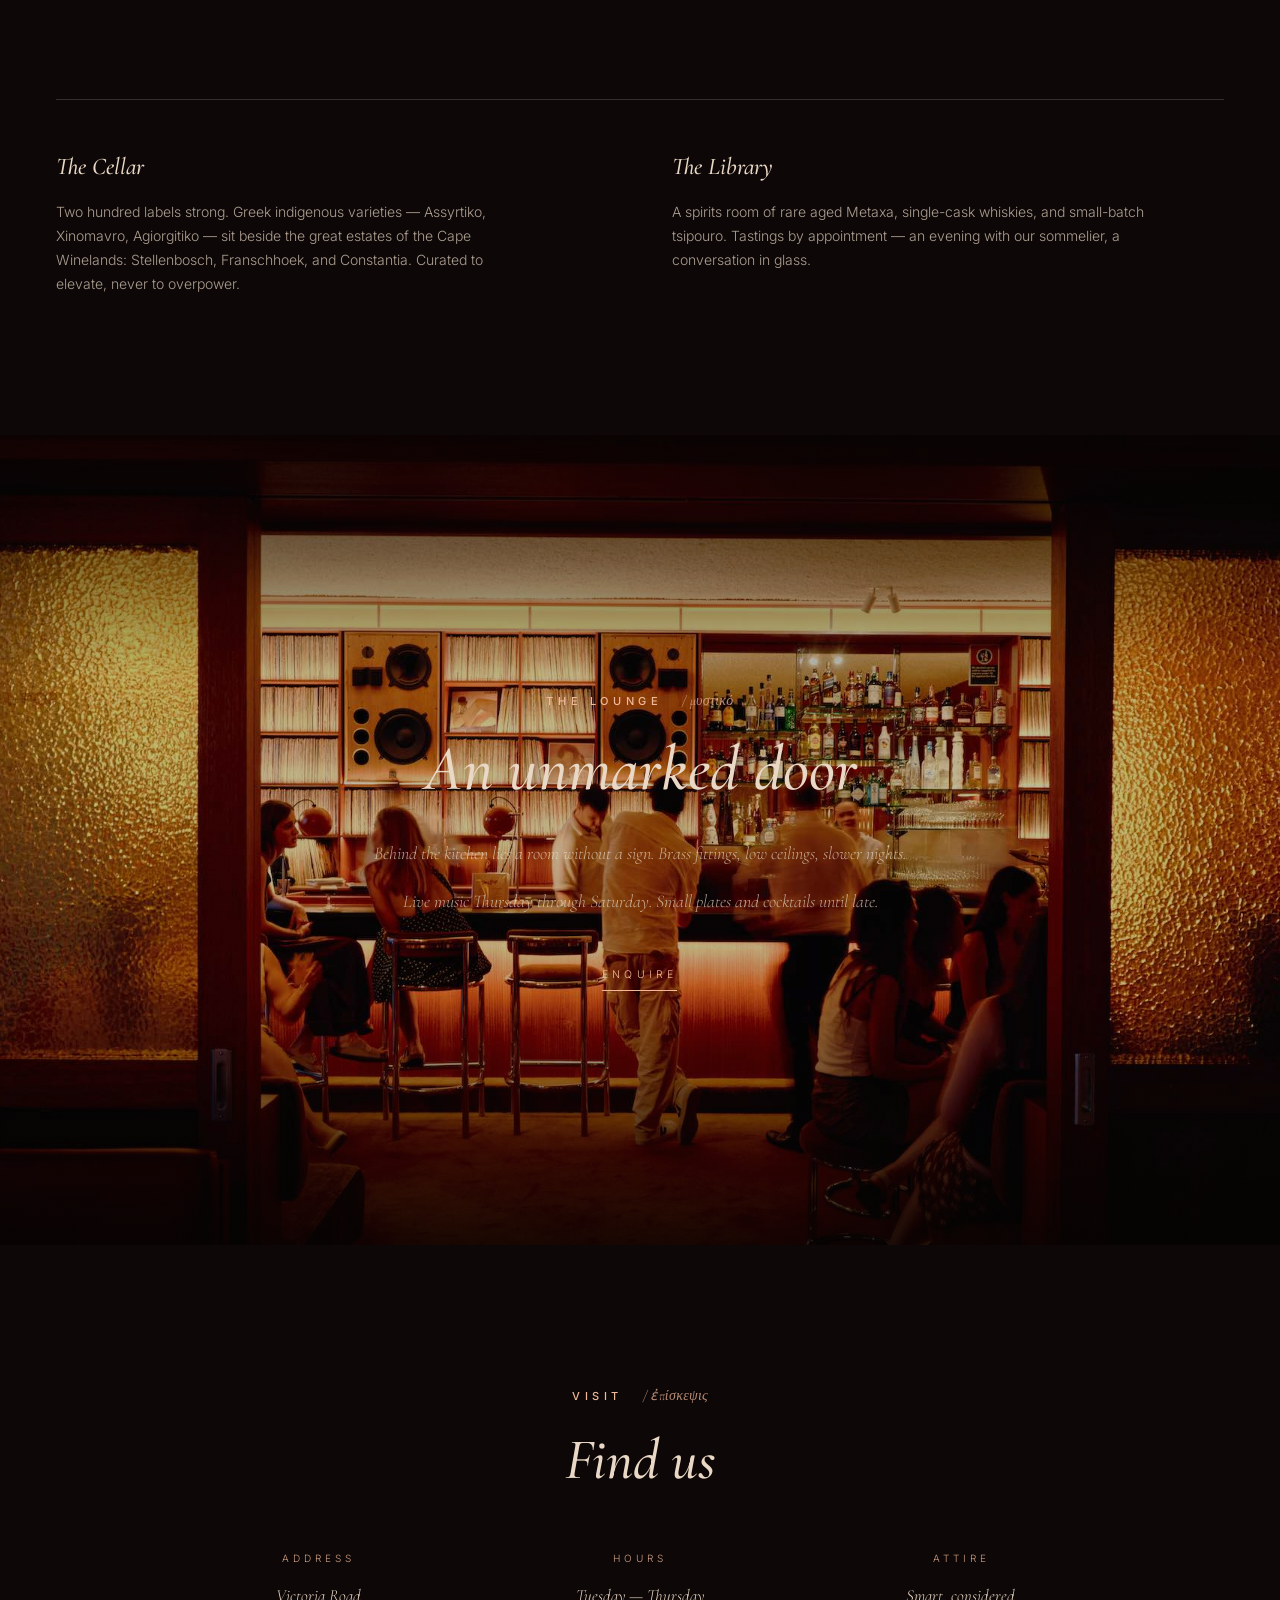
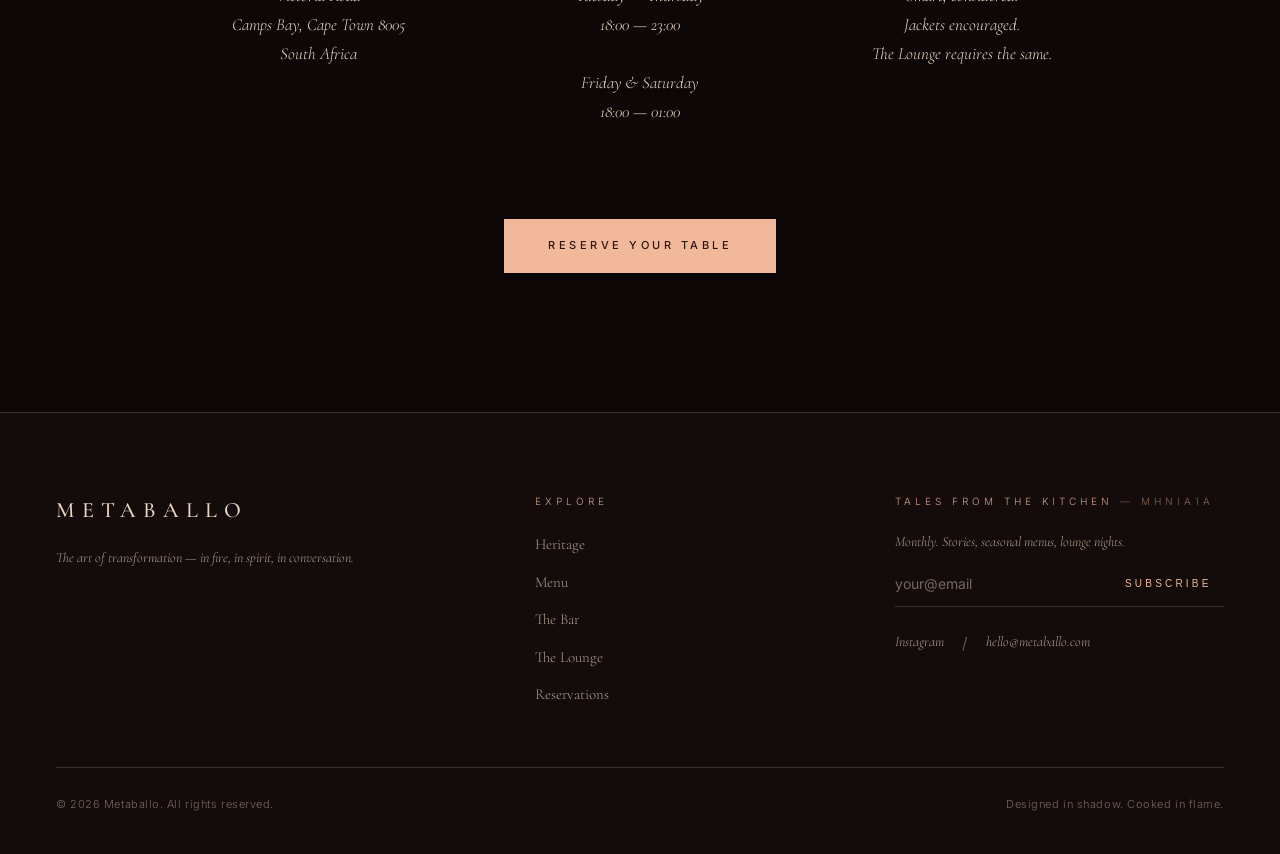
==== commit 636602f4: "Add main stylesheet with comprehensive styles for layout, typography, and responsive design. Changed" ====
--- a/index.html
+++ b/index.html
@@ -7,1091 +7,7 @@
 <link rel="preconnect" href="https://fonts.googleapis.com" />
 <link rel="preconnect" href="https://fonts.gstatic.com" crossorigin />
 <link href="https://fonts.googleapis.com/css2?family=Cormorant+Garamond:ital,wght@0,400;0,500;0,600;1,400;1,500;1,600&family=Inter:wght@300;400;500;600&display=swap" rel="stylesheet" />
-<style>
-  :root {
-    --bg: #0d0807;
-    --bg-soft: #140c0a;
-    --cream: #ead8c6;
-    --cream-dim: rgba(234, 216, 198, 0.72);
-    --cream-faint: rgba(234, 216, 198, 0.45);
-    --peach: #f1b89a;
-    --peach-hover: #f5c6ac;
-    --rule: rgba(234, 216, 198, 0.18);
-    --serif: 'Cormorant Garamond', 'Playfair Display', Georgia, serif;
-    --sans: 'Inter', system-ui, -apple-system, Segoe UI, sans-serif;
-  }
-
-  * { box-sizing: border-box; margin: 0; padding: 0; }
-
-  html {
-    scroll-behavior: smooth;
-    scroll-padding-top: 80px;
-  }
-
-  html, body {
-    background: var(--bg);
-    color: var(--cream);
-    font-family: var(--sans);
-    font-weight: 300;
-    line-height: 1.6;
-    -webkit-font-smoothing: antialiased;
-    -moz-osx-font-smoothing: grayscale;
-  }
-
-  a { color: inherit; text-decoration: none; }
-
-  ::selection { background: var(--peach); color: var(--bg); }
-
-  /* Keyboard-focus ring — visible for tab navigation, invisible to mouse users */
-  :focus-visible {
-    outline: 2px solid var(--peach);
-    outline-offset: 4px;
-  }
-
-  /* ---------- NAVIGATION ---------- */
-  .nav {
-    position: fixed;
-    top: 0; left: 0; right: 0;
-    z-index: 200;
-    display: flex;
-    align-items: center;
-    justify-content: space-between;
-    padding: 28px 56px;
-    transition: background 0.4s ease, padding 0.3s ease, border-color 0.4s ease;
-    border-bottom: 1px solid transparent;
-  }
-
-  .nav.scrolled {
-    background: rgba(13, 8, 7, 0.82);
-    backdrop-filter: blur(18px) saturate(1.2);
-    -webkit-backdrop-filter: blur(18px) saturate(1.2);
-    padding: 18px 56px;
-    border-bottom-color: var(--rule);
-  }
-
-  .logo {
-    font-family: var(--serif);
-    font-size: 22px;
-    letter-spacing: 0.32em;
-    font-weight: 500;
-    color: var(--cream);
-  }
-
-  .nav-links {
-    display: flex;
-    gap: 44px;
-    margin-left: 60px;
-    margin-right: auto;
-  }
-
-  .nav-links a {
-    font-size: 11px;
-    letter-spacing: 0.24em;
-    text-transform: uppercase;
-    color: var(--cream-dim);
-    font-weight: 400;
-    transition: color 0.3s ease;
-  }
-
-  .nav-links a:hover { color: var(--peach); }
-
-  /* --- Mobile overlay navigation --- */
-  .nav-toggle {
-    display: none;
-    flex-direction: column;
-    justify-content: center;
-    gap: 5px;
-    width: 44px;
-    height: 44px;
-    padding: 0;
-    background: transparent;
-    border: 0;
-    cursor: pointer;
-  }
-  .nav-toggle span {
-    display: block;
-    width: 24px;
-    height: 1.5px;
-    margin: 0 auto;
-    background: var(--cream);
-    transition: transform 0.4s cubic-bezier(0.16,0.84,0.32,1),
-                opacity 0.25s ease;
-  }
-  .nav-toggle.open span:nth-child(1) { transform: translateY(6.5px) rotate(45deg); }
-  .nav-toggle.open span:nth-child(2) { opacity: 0; }
-  .nav-toggle.open span:nth-child(3) { transform: translateY(-6.5px) rotate(-45deg); }
-
-  .nav-overlay {
-    position: fixed;
-    inset: 0;
-    z-index: 150;
-    display: flex;
-    align-items: center;
-    justify-content: center;
-    background: rgba(11, 6, 5, 0.97);
-    backdrop-filter: blur(14px);
-    -webkit-backdrop-filter: blur(14px);
-    opacity: 0;
-    visibility: hidden;
-    pointer-events: none;
-    transition: opacity 0.45s ease, visibility 0.45s ease;
-  }
-  .nav-overlay.open {
-    opacity: 1;
-    visibility: visible;
-    pointer-events: auto;
-  }
-  .nav-overlay-links {
-    display: flex;
-    flex-direction: column;
-    align-items: center;
-    gap: 26px;
-  }
-  .nav-overlay-links a {
-    font-family: var(--serif);
-    font-style: italic;
-    font-size: 32px;
-    color: var(--cream);
-    padding: 4px 12px;
-    opacity: 0;
-    transform: translateY(16px);
-    transition: color 0.3s ease,
-                opacity 0.5s ease,
-                transform 0.5s cubic-bezier(0.16,0.84,0.32,1);
-  }
-  .nav-overlay.open .nav-overlay-links a { opacity: 1; transform: translateY(0); }
-  .nav-overlay.open .nav-overlay-links a:nth-child(1) { transition-delay: 0.08s; }
-  .nav-overlay.open .nav-overlay-links a:nth-child(2) { transition-delay: 0.14s; }
-  .nav-overlay.open .nav-overlay-links a:nth-child(3) { transition-delay: 0.20s; }
-  .nav-overlay.open .nav-overlay-links a:nth-child(4) { transition-delay: 0.26s; }
-  .nav-overlay.open .nav-overlay-links a:nth-child(5) { transition-delay: 0.32s; }
-  .nav-overlay.open .nav-overlay-links a:nth-child(6) { transition-delay: 0.40s; }
-  .nav-overlay-links a:hover { color: var(--peach); }
-  .nav-overlay-links a.nav-overlay-cta {
-    margin-top: 18px;
-    font-family: var(--sans);
-    font-style: normal;
-    font-size: 11px;
-    letter-spacing: 0.3em;
-    text-transform: uppercase;
-    font-weight: 500;
-    color: #2a1810;
-    background: var(--peach);
-    padding: 16px 40px;
-  }
-  .nav-overlay-links a.nav-overlay-cta:hover { background: var(--peach-hover); }
-
-  @media (prefers-reduced-motion: reduce) {
-    .nav-overlay-links a { transform: none; transition-delay: 0s; }
-    .nav-toggle span { transition: none; }
-  }
-
-  .btn {
-    display: inline-block;
-    padding: 14px 28px;
-    font-size: 10.5px;
-    letter-spacing: 0.28em;
-    text-transform: uppercase;
-    font-weight: 500;
-    border: 1px solid var(--peach);
-    color: var(--peach);
-    background: transparent;
-    cursor: pointer;
-    transition: all 0.3s ease;
-  }
-
-  .btn:hover {
-    background: var(--peach);
-    color: var(--bg);
-  }
-
-  .btn-solid {
-    background: var(--peach);
-    color: #2a1810;
-  }
-
-  .btn-solid:hover {
-    background: var(--peach-hover);
-    color: #2a1810;
-  }
-
-  /* ---------- HERO ---------- */
-  .hero {
-    position: relative;
-    height: 100vh;
-    height: 100dvh;
-    min-height: 760px;
-    overflow: hidden;
-    background-color: #1a0a06;
-  }
-
-  /* Hero background — high-resolution photograph layered over warm gradient fallback. */
-  .hero-image {
-    position: absolute;
-    inset: 0;
-    background-image:
-      url('assets/hero.avif'),
-      radial-gradient(ellipse 55% 40% at 50% 38%, rgba(255, 110, 50, 0.85) 0%, rgba(180, 50, 20, 0.55) 35%, rgba(60, 15, 10, 0.85) 70%, rgba(20, 8, 6, 1) 100%),
-      linear-gradient(180deg, #1a0908 0%, #2a0e0a 45%, #160806 100%);
-    background-size: cover;
-    background-position: center;
-    background-repeat: no-repeat;
-  }
-
-  /* Subtle dark grade so the hero blends into the page below */
-  .hero-vignette {
-    position: absolute;
-    inset: 0;
-    pointer-events: none;
-    background:
-      linear-gradient(180deg, rgba(13,8,7,0.55) 0%, rgba(13,8,7,0) 22%, rgba(13,8,7,0) 65%, rgba(13,8,7,0.95) 100%),
-      radial-gradient(ellipse at 50% 45%, transparent 35%, rgba(13,8,7,0.35) 100%);
-  }
-
-  .hero-content {
-    position: relative;
-    z-index: 5;
-    height: 100%;
-    display: flex;
-    flex-direction: column;
-    align-items: center;
-    /* Title raised toward top so silhouette is not covered */
-    justify-content: flex-start;
-    padding-top: 16vh;
-    text-align: center;
-  }
-
-  .hero-eyebrow {
-    font-family: var(--sans);
-    font-size: 14px;
-    letter-spacing: 0.55em;
-    text-transform: uppercase;
-    color: var(--peach);
-    font-weight: 500;
-    margin-bottom: 26px;
-    opacity: 1;
-    text-shadow: 0 1px 12px rgba(0, 0, 0, 0.45);
-  }
-
-  .hero-title {
-    font-family: var(--serif);
-    font-style: italic;
-    font-weight: 500;
-    font-size: clamp(40px, 7vw, 96px);
-    line-height: 1.02;
-    color: var(--cream);
-    letter-spacing: -0.005em;
-    max-width: 12ch;
-  }
-
-  .hero-cta {
-    margin-top: auto;
-    margin-bottom: 80px;
-    display: flex;
-    flex-direction: column;
-    align-items: center;
-    gap: 18px;
-  }
-
-  .discover {
-    font-size: 10px;
-    letter-spacing: 0.4em;
-    text-transform: uppercase;
-    color: var(--cream-faint);
-    position: relative;
-    padding-bottom: 22px;
-  }
-
-  .discover::after {
-    content: '';
-    position: absolute;
-    bottom: 0;
-    left: 50%;
-    transform: translateX(-50%);
-    width: 1px;
-    height: 14px;
-    background: var(--cream-faint);
-  }
-
-  /* ---------- PHILOSOPHY ---------- */
-  .philosophy {
-    padding: 140px 24px 160px;
-    text-align: center;
-    background: var(--bg);
-  }
-
-  .philosophy-eyebrow {
-    font-size: 11px;
-    letter-spacing: 0.42em;
-    text-transform: uppercase;
-    color: var(--peach);
-    font-weight: 500;
-    margin-bottom: 32px;
-  }
-
-  .philosophy-greek {
-    font-family: var(--serif);
-    font-size: clamp(40px, 5vw, 68px);
-    font-weight: 500;
-    color: var(--cream);
-    margin-bottom: 48px;
-    letter-spacing: 0.01em;
-  }
-
-  .philosophy-body {
-    font-family: var(--serif);
-    font-style: italic;
-    font-size: clamp(18px, 1.5vw, 22px);
-    line-height: 1.7;
-    color: var(--cream-dim);
-    max-width: 620px;
-    margin: 0 auto;
-    font-weight: 400;
-  }
-
-  /* ---------- SHARED SECTION ATOMS ---------- */
-  .section {
-    padding: 140px 56px;
-    position: relative;
-  }
-
-  .section-inner {
-    max-width: 1280px;
-    margin: 0 auto;
-  }
-
-  .eyebrow {
-    font-size: 11px;
-    letter-spacing: 0.42em;
-    text-transform: uppercase;
-    color: var(--peach);
-    margin-bottom: 22px;
-    font-weight: 500;
-  }
-
-  .eyebrow .greek {
-    font-family: var(--serif);
-    font-style: italic;
-    font-weight: 400;
-    text-transform: none;
-    letter-spacing: 0.02em;
-    margin-left: 12px;
-    opacity: 0.75;
-    font-size: 14px;
-  }
-
-  .section-title {
-    font-family: var(--serif);
-    font-style: italic;
-    font-weight: 500;
-    font-size: clamp(36px, 4.5vw, 64px);
-    line-height: 1.05;
-    color: var(--cream);
-    margin-bottom: 48px;
-    letter-spacing: -0.005em;
-  }
-
-  /* Placeholder image frame — shows warm gradient when image is missing,
-     swaps to photo automatically when file appears at the named path. */
-  .frame {
-    position: relative;
-    overflow: hidden;
-    background-color: #1a0908;
-    background-image: linear-gradient(135deg, #2a1208 0%, #150806 100%);
-    background-size: cover;
-    background-position: center;
-    background-repeat: no-repeat;
-  }
-
-  .frame::after {
-    content: '';
-    position: absolute;
-    inset: 0;
-    background: radial-gradient(ellipse at center, rgba(241,184,154,0.06) 0%, transparent 70%);
-    pointer-events: none;
-  }
-
-  /* ---------- HERITAGE ---------- */
-  .heritage {
-    background: var(--bg);
-  }
-
-  .heritage-grid {
-    display: grid;
-    grid-template-columns: 1fr 1fr;
-    gap: 80px;
-    align-items: center;
-  }
-
-  .heritage-image {
-    aspect-ratio: 4 / 5;
-    background-image:
-      url('assets/heritage.jpg'),
-      linear-gradient(135deg, #2a1208 0%, #150806 100%);
-  }
-
-  .heritage-body p {
-    font-family: var(--serif);
-    font-size: clamp(17px, 1.3vw, 20px);
-    line-height: 1.75;
-    color: var(--cream-dim);
-    margin-bottom: 22px;
-    font-weight: 400;
-  }
-
-  .pull-quote {
-    margin-top: 56px;
-    padding-top: 36px;
-    border-top: 1px solid var(--rule);
-    font-family: var(--serif);
-    font-style: italic;
-    font-size: clamp(22px, 2vw, 28px);
-    line-height: 1.4;
-    color: var(--cream);
-  }
-
-  .pull-quote-attr {
-    display: block;
-    margin-top: 16px;
-    font-family: var(--sans);
-    font-style: normal;
-    font-size: 11px;
-    letter-spacing: 0.32em;
-    text-transform: uppercase;
-    color: var(--cream-faint);
-  }
-
-  /* ---------- MENU ---------- */
-  .menu {
-    background: var(--bg-soft);
-    border-top: 1px solid var(--rule);
-    border-bottom: 1px solid var(--rule);
-  }
-
-  .menu-grid {
-    display: grid;
-    grid-template-columns: repeat(3, 1fr);
-    gap: 64px;
-    margin-top: 24px;
-  }
-
-  .menu-category {
-    position: relative;
-  }
-
-  .menu-category-header {
-    margin-bottom: 38px;
-    padding-bottom: 18px;
-    border-bottom: 1px solid var(--rule);
-  }
-
-  .menu-category-name {
-    font-family: var(--serif);
-    font-style: italic;
-    font-size: 28px;
-    color: var(--cream);
-    font-weight: 500;
-    margin-bottom: 4px;
-  }
-
-  .menu-category-greek {
-    font-family: var(--serif);
-    font-size: 14px;
-    color: var(--peach);
-    letter-spacing: 0.06em;
-    opacity: 0.85;
-  }
-
-  .menu-list {
-    list-style: none;
-    display: flex;
-    flex-direction: column;
-    gap: 26px;
-  }
-
-  .menu-item {
-    display: flex;
-    justify-content: space-between;
-    align-items: baseline;
-    gap: 16px;
-  }
-
-  .menu-item-content {
-    flex: 1;
-  }
-
-  .menu-item-name {
-    font-family: var(--serif);
-    font-size: 19px;
-    font-weight: 500;
-    color: var(--cream);
-    margin-bottom: 4px;
-    font-style: italic;
-  }
-
-  .menu-item-desc {
-    font-size: 13px;
-    color: var(--cream-dim);
-    line-height: 1.55;
-    font-weight: 300;
-  }
-
-  .menu-item-price {
-    font-family: var(--serif);
-    font-size: 17px;
-    color: var(--peach);
-    font-style: italic;
-    white-space: nowrap;
-    min-width: 56px;
-    text-align: right;
-  }
-
-  .menu-footnote {
-    margin-top: 80px;
-    text-align: center;
-    font-family: var(--serif);
-    font-style: italic;
-    font-size: 14px;
-    color: var(--cream-faint);
-    letter-spacing: 0.02em;
-  }
-
-  /* ---------- THE BAR ---------- */
-  .bar {
-    background: var(--bg);
-  }
-
-  .bar-intro {
-    max-width: 580px;
-    margin-bottom: 80px;
-    font-family: var(--serif);
-    font-style: italic;
-    font-size: clamp(18px, 1.5vw, 22px);
-    line-height: 1.65;
-    color: var(--cream-dim);
-  }
-
-  .cocktail-grid {
-    display: grid;
-    grid-template-columns: repeat(3, 1fr);
-    gap: 48px;
-  }
-
-  .cocktail-card {
-    display: flex;
-    flex-direction: column;
-  }
-
-  .cocktail-image {
-    aspect-ratio: 3 / 4;
-    margin-bottom: 28px;
-  }
-
-  .cocktail-card:nth-child(1) .cocktail-image {
-    background-image:
-      url('assets/cocktailmetamorphosis.jpg'),
-      linear-gradient(160deg, #3a0e08 0%, #0d0403 100%);
-  }
-  .cocktail-card:nth-child(2) .cocktail-image {
-    background-image:
-      url('assets/cocktailcatharsis.jpg'),
-      linear-gradient(160deg, #2a1408 0%, #0d0403 100%);
-  }
-  .cocktail-card:nth-child(3) .cocktail-image {
-    background-image:
-      url('assets/cocktailapotheosis.jpg'),
-      linear-gradient(160deg, #38180a 0%, #0d0403 100%);
-  }
-
-  .cocktail-greek {
-    font-family: var(--serif);
-    font-size: 12px;
-    letter-spacing: 0.18em;
-    text-transform: uppercase;
-    color: var(--peach);
-    margin-bottom: 8px;
-    opacity: 0.85;
-  }
-
-  .cocktail-name {
-    font-family: var(--serif);
-    font-style: italic;
-    font-size: 30px;
-    color: var(--cream);
-    font-weight: 500;
-    margin-bottom: 14px;
-  }
-
-  .cocktail-desc {
-    font-size: 14px;
-    color: var(--cream-dim);
-    line-height: 1.7;
-    margin-bottom: 14px;
-  }
-
-  .cocktail-ingredients {
-    font-family: var(--serif);
-    font-style: italic;
-    font-size: 13px;
-    color: var(--cream-faint);
-    letter-spacing: 0.02em;
-  }
-
-  .bar-cellar {
-    margin-top: 100px;
-    padding-top: 48px;
-    border-top: 1px solid var(--rule);
-    display: grid;
-    grid-template-columns: 1fr 1fr;
-    gap: 64px;
-  }
-
-  .cellar-block-title {
-    font-family: var(--serif);
-    font-style: italic;
-    font-size: 24px;
-    color: var(--cream);
-    margin-bottom: 14px;
-    font-weight: 500;
-  }
-
-  .cellar-block p {
-    font-size: 14px;
-    color: var(--cream-dim);
-    line-height: 1.7;
-    max-width: 480px;
-  }
-
-  /* ---------- THE LOUNGE ---------- */
-  .lounge {
-    position: relative;
-    min-height: 90vh;
-    min-height: 90dvh;
-    display: flex;
-    align-items: center;
-    justify-content: center;
-    padding: 140px 24px;
-    overflow: hidden;
-    background-color: #050302;
-  }
-
-  .lounge-bg {
-    position: absolute;
-    inset: 0;
-    background-image:
-      url('assets/lounge.jpg'),
-      radial-gradient(ellipse 60% 50% at 50% 50%, rgba(200, 80, 30, 0.35) 0%, rgba(50, 12, 6, 0.6) 50%, #050302 100%);
-    background-size: cover;
-    background-position: center;
-    background-repeat: no-repeat;
-  }
-
-  .lounge-bg::after {
-    content: '';
-    position: absolute;
-    inset: 0;
-    background:
-      linear-gradient(180deg, rgba(5,3,2,0.75) 0%, rgba(5,3,2,0.25) 30%, rgba(5,3,2,0.25) 70%, rgba(5,3,2,0.85) 100%);
-  }
-
-  .lounge-inner {
-    position: relative;
-    z-index: 2;
-    text-align: center;
-    max-width: 640px;
-  }
-
-  .lounge .eyebrow { color: var(--peach); }
-
-  .lounge-title {
-    font-family: var(--serif);
-    font-style: italic;
-    font-weight: 500;
-    font-size: clamp(40px, 5vw, 68px);
-    line-height: 1.05;
-    color: var(--cream);
-    margin-bottom: 36px;
-  }
-
-  .lounge-body p {
-    font-family: var(--serif);
-    font-style: italic;
-    font-size: clamp(17px, 1.4vw, 21px);
-    line-height: 1.7;
-    color: var(--cream-dim);
-    margin-bottom: 18px;
-  }
-
-  .lounge-enquire {
-    display: inline-block;
-    margin-top: 32px;
-    font-size: 10.5px;
-    letter-spacing: 0.4em;
-    text-transform: uppercase;
-    color: var(--peach);
-    border-bottom: 1px solid var(--peach);
-    padding-bottom: 6px;
-    transition: opacity 0.3s ease;
-  }
-
-  .lounge-enquire:hover { opacity: 0.7; }
-
-  /* ---------- VISIT ---------- */
-  .visit {
-    background: var(--bg);
-    text-align: center;
-  }
-
-  .visit-grid {
-    display: grid;
-    grid-template-columns: repeat(3, 1fr);
-    gap: 64px;
-    margin: 60px 0 80px;
-    max-width: 900px;
-    margin-left: auto;
-    margin-right: auto;
-  }
-
-  .visit-block-label {
-    font-size: 10px;
-    letter-spacing: 0.4em;
-    text-transform: uppercase;
-    color: var(--peach);
-    margin-bottom: 16px;
-    opacity: 0.85;
-  }
-
-  .visit-block p {
-    font-family: var(--serif);
-    font-size: 17px;
-    line-height: 1.7;
-    color: var(--cream);
-    font-style: italic;
-  }
-
-  .visit-cta {
-    display: inline-block;
-    margin-top: 12px;
-    padding: 18px 44px;
-    font-size: 11px;
-    letter-spacing: 0.32em;
-    text-transform: uppercase;
-    font-weight: 500;
-    background: var(--peach);
-    color: #2a1810;
-    transition: background 0.3s ease;
-  }
-
-  .visit-cta:hover { background: var(--peach-hover); }
-
-  /* ---------- FOOTER ---------- */
-  .footer {
-    background: var(--bg-soft);
-    border-top: 1px solid var(--rule);
-    padding: 80px 56px 40px;
-  }
-
-  .footer-inner {
-    max-width: 1280px;
-    margin: 0 auto;
-    display: grid;
-    grid-template-columns: 1.4fr 1fr 1fr;
-    gap: 64px;
-    align-items: start;
-  }
-
-  .footer-brand .logo {
-    display: block;
-    margin-bottom: 18px;
-  }
-
-  .footer-brand p {
-    font-family: var(--serif);
-    font-style: italic;
-    font-size: 14px;
-    color: var(--cream-dim);
-    line-height: 1.7;
-    max-width: 360px;
-  }
-
-  .footer-col-title {
-    font-size: 10px;
-    letter-spacing: 0.4em;
-    text-transform: uppercase;
-    color: var(--peach);
-    margin-bottom: 22px;
-    opacity: 0.85;
-  }
-
-  .footer-col ul {
-    list-style: none;
-    display: flex;
-    flex-direction: column;
-    gap: 12px;
-  }
-
-  .footer-col a {
-    font-family: var(--serif);
-    font-size: 15px;
-    color: var(--cream-dim);
-    transition: color 0.3s ease;
-  }
-
-  .footer-col a:hover { color: var(--peach); }
-
-  .newsletter {
-    margin-top: 14px;
-    display: flex;
-    gap: 0;
-    border-bottom: 1px solid var(--rule);
-    padding-bottom: 6px;
-  }
-
-  .newsletter input {
-    flex: 1;
-    background: transparent;
-    border: 0;
-    outline: 0;
-    padding: 8px 0;
-    color: var(--cream);
-    font-family: var(--sans);
-    font-size: 14px;
-  }
-
-  .newsletter input::placeholder { color: var(--cream-faint); }
-
-  .newsletter button {
-    background: transparent;
-    border: 0;
-    color: var(--peach);
-    font-size: 10px;
-    letter-spacing: 0.32em;
-    text-transform: uppercase;
-    cursor: pointer;
-    padding: 0 12px;
-    font-weight: 500;
-  }
-
-  .footer-legal {
-    margin-top: 60px;
-    padding-top: 28px;
-    border-top: 1px solid var(--rule);
-    display: flex;
-    justify-content: space-between;
-    align-items: center;
-    font-size: 11px;
-    color: var(--cream-faint);
-    letter-spacing: 0.05em;
-    max-width: 1280px;
-    margin-left: auto;
-    margin-right: auto;
-  }
-
-  /* ============================================================
-     ANIMATIONS
-     ------------------------------------------------------------
-     Hover transitions and discover-pulse run unconditionally
-     because they're micro-interactions. Anything that auto-plays
-     or moves more than a few pixels is gated behind
-     prefers-reduced-motion so it disables cleanly for users
-     who have opted out.
-     ============================================================ */
-
-  /* --- Hover micro-interactions --- */
-
-  .cocktail-image {
-    transition: transform 1.4s cubic-bezier(0.16, 0.84, 0.32, 1);
-  }
-  .cocktail-card:hover .cocktail-image {
-    transform: scale(1.04);
-  }
-
-  .menu-item {
-    position: relative;
-    padding-left: 0;
-    transition: padding-left 0.55s cubic-bezier(0.16, 0.84, 0.32, 1);
-  }
-  .menu-item::before {
-    content: '';
-    position: absolute;
-    left: 0;
-    top: 6px;
-    bottom: 6px;
-    width: 1px;
-    background: var(--peach);
-    transform: scaleY(0);
-    transform-origin: top;
-    transition: transform 0.55s cubic-bezier(0.16, 0.84, 0.32, 1);
-  }
-  .menu-item:hover { padding-left: 16px; }
-  .menu-item:hover::before { transform: scaleY(1); }
-
-  .nav-links a { position: relative; padding-bottom: 4px; }
-  .nav-links a::after {
-    content: '';
-    position: absolute;
-    left: 0;
-    bottom: -2px;
-    width: 100%;
-    height: 1px;
-    background: var(--peach);
-    transform: scaleX(0);
-    transform-origin: right;
-    transition: transform 0.55s cubic-bezier(0.16, 0.84, 0.32, 1);
-  }
-  .nav-links a:hover::after,
-  .nav-links a.is-active::after {
-    transform: scaleX(1);
-    transform-origin: left;
-  }
-  .nav-links a.is-active { color: var(--peach); }
-
-  /* --- Auto-play and scroll-triggered animations --- */
-  @media (prefers-reduced-motion: no-preference) {
-
-    /* Hero staggered entrance (pure CSS, no JS needed) */
-    .hero-eyebrow,
-    .hero-title,
-    .hero-cta {
-      animation: heroIn 1.6s cubic-bezier(0.16, 0.84, 0.32, 1) both;
-    }
-    .hero-eyebrow { animation-delay: 0.35s; }
-    .hero-title   { animation-delay: 0.6s; }
-    .hero-cta     { animation-delay: 1.15s; }
-
-    @keyframes heroIn {
-      from { opacity: 0; transform: translateY(22px); }
-      to   { opacity: 1; transform: translateY(0); }
-    }
-
-    /* Generic reveal (applied via JS) */
-    .reveal {
-      opacity: 0;
-      transform: translateY(28px);
-      transition:
-        opacity 1.1s cubic-bezier(0.16, 0.84, 0.32, 1),
-        transform 1.1s cubic-bezier(0.16, 0.84, 0.32, 1);
-      will-change: opacity, transform;
-    }
-    .reveal.is-in {
-      opacity: 1;
-      transform: translateY(0);
-    }
-
-    /* Discover indicator pulse */
-    .discover::after {
-      animation: discoverPulse 2.6s ease-in-out infinite;
-    }
-    @keyframes discoverPulse {
-      0%, 100% { opacity: 0.45; transform: translateX(-50%) scaleY(1);   }
-      50%      { opacity: 1;    transform: translateX(-50%) scaleY(1.5); }
-    }
-  }
-
-  /* ---------- TYPOGRAPHIC REFINEMENT ---------- */
-  /* Balanced multi-line headings; no single-word orphans in body copy. */
-  .hero-title, .philosophy-greek, .section-title,
-  .lounge-title, .cocktail-name, .menu-category-name {
-    text-wrap: balance;
-  }
-  .philosophy-body, .heritage-body p, .bar-intro,
-  .cocktail-desc, .lounge-body p, .menu-item-desc,
-  .pull-quote, .cellar-block p, .footer-brand p {
-    text-wrap: pretty;
-  }
-
-  /* ============================================================
-     RESPONSIVE  —  desktop-first.
-     Content caps at 1280px (.section-inner). Breakpoints step
-     padding, type and grids down; mobile overlay nav at 900px.
-     ============================================================ */
-
-  /* Large monitors — wider content column, more side air */
-  @media (min-width: 1700px) {
-    .section-inner,
-    .footer-inner,
-    .footer-legal { max-width: 1380px; }
-    .section { padding-left: 72px; padding-right: 72px; }
-  }
-
-  /* Laptop / small desktop */
-  @media (max-width: 1180px) {
-    .nav { padding: 24px 40px; }
-    .nav.scrolled { padding: 16px 40px; }
-    .section { padding: 120px 40px; }
-    .heritage-grid { gap: 56px; }
-    .menu-grid { gap: 40px; }
-    .cocktail-grid { gap: 30px; }
-    .footer { padding: 72px 40px 36px; }
-  }
-
-  /* Narrow desktop — shrink nav so all links still fit */
-  @media (max-width: 1024px) {
-    .logo { font-size: 19px; letter-spacing: 0.26em; }
-    .nav-links { gap: 24px; margin-left: 30px; }
-    .nav-links a { font-size: 10px; letter-spacing: 0.18em; }
-    .btn { padding: 12px 22px; }
-  }
-
-  /* Tablet & mobile — overlay nav, single-column layouts */
-  @media (max-width: 900px) {
-    .nav { padding: 20px 32px; }
-    .nav.scrolled { padding: 16px 32px; }
-    .nav-links,
-    .nav-book { display: none; }
-    .nav-toggle { display: flex; }
-
-    .hero { min-height: 600px; }
-    .hero-content { padding-top: 15vh; }
-    .hero-cta { margin-bottom: 56px; }
-
-    .section { padding: 96px 32px; }
-    .philosophy { padding: 96px 24px 110px; }
-
-    .heritage-grid { grid-template-columns: 1fr; gap: 44px; }
-    .menu-grid { grid-template-columns: 1fr; gap: 52px; }
-
-    .cocktail-grid { grid-template-columns: 1fr; gap: 48px; }
-    .cocktail-card { max-width: 400px; margin-left: auto; margin-right: auto; }
-
-    .bar-cellar { grid-template-columns: 1fr; gap: 32px; margin-top: 72px; }
-
-    .footer { padding: 64px 32px 32px; }
-    .footer-inner { grid-template-columns: 1fr; gap: 44px; }
-    .footer-legal { flex-direction: column; gap: 14px; text-align: center; }
-  }
-
-  /* Phones */
-  @media (max-width: 560px) {
-    .nav { padding: 18px 22px; }
-    .nav.scrolled { padding: 14px 22px; }
-    .logo { font-size: 18px; letter-spacing: 0.24em; }
-
-    .hero { min-height: 540px; }
-    .hero-content { padding-top: 17vh; }
-    .hero-eyebrow { font-size: 12px; letter-spacing: 0.4em; }
-    .hero-cta { margin-bottom: 44px; }
-
-    .section { padding: 72px 22px; }
-    .philosophy { padding: 72px 20px 84px; }
-    .section-title { margin-bottom: 36px; }
-
-    .pull-quote { margin-top: 40px; padding-top: 28px; }
-    .menu-footnote { margin-top: 56px; }
-
-    .visit-grid { grid-template-columns: 1fr; gap: 32px; margin-bottom: 56px; }
-
-    .nav-overlay-links { gap: 22px; }
-    .nav-overlay-links a { font-size: 27px; }
-  }
-
-  /* Small phones */
-  @media (max-width: 360px) {
-    .section { padding: 56px 16px; }
-    .hero-eyebrow { letter-spacing: 0.3em; }
-    .nav-overlay-links a { font-size: 24px; }
-  }
-</style>
+<link rel="stylesheet" href="styles.css" />
 </head>
 <body>
 
@@ -1122,7 +38,7 @@
   </div>
 
   <section class="hero">
-    <div class="hero-image" role="img" aria-label="Warm ambient restaurant lighting"></div>
+    <img class="hero-image" src="assets/hero.avif" alt="Warm ambient restaurant lighting">
     <div class="hero-vignette"></div>
 
     <div class="hero-content">
@@ -1149,7 +65,9 @@
       <div class="heritage-grid">
 
         <!-- TODO: Save photograph to assets/heritage.jpg (recommended: open kitchen / live fire / clay oven, 1200x1500 or similar 4:5 portrait) -->
-        <div class="frame heritage-image" role="img" aria-label="Open kitchen with live fire"></div>
+        <div class="frame heritage-image">
+          <img src="assets/heritage.jpg" alt="Open kitchen with live fire">
+        </div>
 
         <div class="heritage-body">
           <div class="eyebrow">Heritage <span class="greek">/ γένεσις</span></div>
@@ -1383,8 +301,10 @@
       <div class="cocktail-grid">
 
         <div class="cocktail-card">
-          <!-- TODO: Save photograph to assets/cocktail-metamorphosis.jpg (3:4 portrait, mezcal-based drink, smoky/warm tones) -->
-          <div class="frame cocktail-image" role="img" aria-label="Metamorphosis cocktail"></div>
+          <!-- TODO: Save photograph to assets/cocktailmetamorphosis.jpg (3:4 portrait, mezcal-based drink, smoky/warm tones) -->
+          <div class="cocktail-image">
+            <img src="assets/cocktailmetamorphosis.jpg" alt="Metamorphosis cocktail">
+          </div>
           <div class="cocktail-greek">μεταμόρφωσις</div>
           <div class="cocktail-name">Metamorphosis</div>
           <p class="cocktail-desc">A smoke that becomes a memory. A spirit that becomes a season.</p>
@@ -1392,8 +312,10 @@
         </div>
 
         <div class="cocktail-card">
-          <!-- TODO: Save photograph to assets/cocktail-catharsis.jpg (3:4 portrait, gin-based drink, cool/pale tones) -->
-          <div class="frame cocktail-image" role="img" aria-label="Catharsis cocktail"></div>
+          <!-- TODO: Save photograph to assets/cocktailcatharsis.jpg (3:4 portrait, gin-based drink, cool/pale tones) -->
+          <div class="cocktail-image">
+            <img src="assets/cocktailcatharsis.jpg" alt="Catharsis cocktail">
+          </div>
           <div class="cocktail-greek">κάθαρσις</div>
           <div class="cocktail-name">Catharsis</div>
           <p class="cocktail-desc">Salt of the Aegean. Stillness, drawn from juniper and breath.</p>
@@ -1401,8 +323,10 @@
         </div>
 
         <div class="cocktail-card">
-          <!-- TODO: Save photograph to assets/cocktail-apotheosis.jpg (3:4 portrait, whisky-based drink, deep amber) -->
-          <div class="frame cocktail-image" role="img" aria-label="Apotheosis cocktail"></div>
+          <!-- TODO: Save photograph to assets/cocktailapotheosis.jpg (3:4 portrait, whisky-based drink, deep amber) -->
+          <div class="cocktail-image">
+            <img src="assets/cocktailapotheosis.jpg" alt="Apotheosis cocktail">
+          </div>
           <div class="cocktail-greek">ἀποθέωσις</div>
           <div class="cocktail-name">Apotheosis</div>
           <p class="cocktail-desc">The end of the rite. Eighteen years aged, served with patience.</p>
@@ -1430,9 +354,9 @@
 
   <!-- ====================== THE LOUNGE ====================== -->
   <section id="lounge" class="lounge">
-
-    <!-- TODO: Save photograph to assets/lounge.jpg (recommended: dim bar interior, jazz musician silhouette, or backlit bottles — high-res landscape) -->
-    <div class="lounge-bg" role="img" aria-label="Dim lounge interior, atmospheric"></div>
+    
+    <img class="lounge-bg" src="assets/speakeasy.jpg" alt="Dim lounge interior, atmospheric">
+    <div class="lounge-overlay"></div>
 
     <div class="lounge-inner">
       <div class="eyebrow">The Lounge <span class="greek">/ μυστικό</span></div>
--- a/styles.css
+++ b/styles.css
@@ -0,0 +1,1071 @@
+:root {
+  --bg: #0d0807;
+  --bg-soft: #140c0a;
+  --cream: #ead8c6;
+  --cream-dim: rgba(234, 216, 198, 0.72);
+  --cream-faint: rgba(234, 216, 198, 0.45);
+  --peach: #f1b89a;
+  --peach-hover: #f5c6ac;
+  --rule: rgba(234, 216, 198, 0.18);
+  --serif: 'Cormorant Garamond', 'Playfair Display', Georgia, serif;
+  --sans: 'Inter', system-ui, -apple-system, Segoe UI, sans-serif;
+}
+
+* { box-sizing: border-box; margin: 0; padding: 0; }
+
+html {
+  scroll-behavior: smooth;
+  scroll-padding-top: 80px;
+}
+
+html, body {
+  background: var(--bg);
+  color: var(--cream);
+  font-family: var(--sans);
+  font-weight: 300;
+  line-height: 1.6;
+  -webkit-font-smoothing: antialiased;
+  -moz-osx-font-smoothing: grayscale;
+}
+
+a { color: inherit; text-decoration: none; }
+
+::selection { background: var(--peach); color: var(--bg); }
+
+/* Keyboard-focus ring — visible for tab navigation, invisible to mouse users */
+:focus-visible {
+  outline: 2px solid var(--peach);
+  outline-offset: 4px;
+}
+
+/* ---------- NAVIGATION ---------- */
+.nav {
+  position: fixed;
+  top: 0; left: 0; right: 0;
+  z-index: 200;
+  display: flex;
+  align-items: center;
+  justify-content: space-between;
+  padding: 28px 56px;
+  transition: background 0.4s ease, padding 0.3s ease, border-color 0.4s ease;
+  border-bottom: 1px solid transparent;
+}
+
+.nav.scrolled {
+  background: rgba(13, 8, 7, 0.82);
+  backdrop-filter: blur(18px) saturate(1.2);
+  -webkit-backdrop-filter: blur(18px) saturate(1.2);
+  padding: 18px 56px;
+  border-bottom-color: var(--rule);
+}
+
+.logo {
+  font-family: var(--serif);
+  font-size: 22px;
+  letter-spacing: 0.32em;
+  font-weight: 500;
+  color: var(--cream);
+}
+
+.nav-links {
+  display: flex;
+  gap: 44px;
+  margin-left: 60px;
+  margin-right: auto;
+}
+
+.nav-links a {
+  font-size: 11px;
+  letter-spacing: 0.24em;
+  text-transform: uppercase;
+  color: var(--cream-dim);
+  font-weight: 400;
+  transition: color 0.3s ease;
+}
+
+.nav-links a:hover { color: var(--peach); }
+
+/* --- Mobile overlay navigation --- */
+.nav-toggle {
+  display: none;
+  flex-direction: column;
+  justify-content: center;
+  gap: 5px;
+  width: 44px;
+  height: 44px;
+  padding: 0;
+  background: transparent;
+  border: 0;
+  cursor: pointer;
+}
+.nav-toggle span {
+  display: block;
+  width: 24px;
+  height: 1.5px;
+  margin: 0 auto;
+  background: var(--cream);
+  transition: transform 0.4s cubic-bezier(0.16,0.84,0.32,1),
+              opacity 0.25s ease;
+}
+.nav-toggle.open span:nth-child(1) { transform: translateY(6.5px) rotate(45deg); }
+.nav-toggle.open span:nth-child(2) { opacity: 0; }
+.nav-toggle.open span:nth-child(3) { transform: translateY(-6.5px) rotate(-45deg); }
+
+.nav-overlay {
+  position: fixed;
+  inset: 0;
+  z-index: 150;
+  display: flex;
+  align-items: center;
+  justify-content: center;
+  background: rgba(11, 6, 5, 0.97);
+  backdrop-filter: blur(14px);
+  -webkit-backdrop-filter: blur(14px);
+  opacity: 0;
+  visibility: hidden;
+  pointer-events: none;
+  transition: opacity 0.45s ease, visibility 0.45s ease;
+}
+.nav-overlay.open {
+  opacity: 1;
+  visibility: visible;
+  pointer-events: auto;
+}
+.nav-overlay-links {
+  display: flex;
+  flex-direction: column;
+  align-items: center;
+  gap: 26px;
+}
+.nav-overlay-links a {
+  font-family: var(--serif);
+  font-style: italic;
+  font-size: 32px;
+  color: var(--cream);
+  padding: 4px 12px;
+  opacity: 0;
+  transform: translateY(16px);
+  transition: color 0.3s ease,
+              opacity 0.5s ease,
+              transform 0.5s cubic-bezier(0.16,0.84,0.32,1);
+}
+.nav-overlay.open .nav-overlay-links a { opacity: 1; transform: translateY(0); }
+.nav-overlay.open .nav-overlay-links a:nth-child(1) { transition-delay: 0.08s; }
+.nav-overlay.open .nav-overlay-links a:nth-child(2) { transition-delay: 0.14s; }
+.nav-overlay.open .nav-overlay-links a:nth-child(3) { transition-delay: 0.20s; }
+.nav-overlay.open .nav-overlay-links a:nth-child(4) { transition-delay: 0.26s; }
+.nav-overlay.open .nav-overlay-links a:nth-child(5) { transition-delay: 0.32s; }
+.nav-overlay.open .nav-overlay-links a:nth-child(6) { transition-delay: 0.40s; }
+.nav-overlay-links a:hover { color: var(--peach); }
+.nav-overlay-links a.nav-overlay-cta {
+  margin-top: 18px;
+  font-family: var(--sans);
+  font-style: normal;
+  font-size: 11px;
+  letter-spacing: 0.3em;
+  text-transform: uppercase;
+  font-weight: 500;
+  color: #2a1810;
+  background: var(--peach);
+  padding: 16px 40px;
+}
+.nav-overlay-links a.nav-overlay-cta:hover { background: var(--peach-hover); }
+
+@media (prefers-reduced-motion: reduce) {
+  .nav-overlay-links a { transform: none; transition-delay: 0s; }
+  .nav-toggle span { transition: none; }
+}
+
+.btn {
+  display: inline-block;
+  padding: 14px 28px;
+  font-size: 10.5px;
+  letter-spacing: 0.28em;
+  text-transform: uppercase;
+  font-weight: 500;
+  border: 1px solid var(--peach);
+  color: var(--peach);
+  background: transparent;
+  cursor: pointer;
+  transition: all 0.3s ease;
+}
+
+.btn:hover {
+  background: var(--peach);
+  color: var(--bg);
+}
+
+.btn-solid {
+  background: var(--peach);
+  color: #2a1810;
+}
+
+.btn-solid:hover {
+  background: var(--peach-hover);
+  color: #2a1810;
+}
+
+/* ---------- HERO ---------- */
+.hero {
+  position: relative;
+  height: 100vh;
+  height: 100dvh;
+  min-height: 760px;
+  overflow: hidden;
+  background-color: #1a0a06;
+}
+
+/* Hero background — full-bleed photograph */
+.hero-image {
+  position: absolute;
+  inset: 0;
+  width: 100%;
+  height: 100%;
+  object-fit: cover;
+  object-position: center;
+  display: block;
+}
+
+/* Subtle dark grade so the hero blends into the page below */
+.hero-vignette {
+  position: absolute;
+  inset: 0;
+  pointer-events: none;
+  background:
+    linear-gradient(180deg, rgba(13,8,7,0.55) 0%, rgba(13,8,7,0) 22%, rgba(13,8,7,0) 65%, rgba(13,8,7,0.95) 100%),
+    radial-gradient(ellipse at 50% 45%, transparent 35%, rgba(13,8,7,0.35) 100%);
+}
+
+.hero-content {
+  position: relative;
+  z-index: 5;
+  height: 100%;
+  display: flex;
+  flex-direction: column;
+  align-items: center;
+  justify-content: flex-start;
+  padding-top: 16vh;
+  text-align: center;
+}
+
+.hero-eyebrow {
+  font-family: var(--sans);
+  font-size: 14px;
+  letter-spacing: 0.55em;
+  text-transform: uppercase;
+  color: var(--peach);
+  font-weight: 500;
+  margin-bottom: 26px;
+  opacity: 1;
+  text-shadow: 0 1px 12px rgba(0, 0, 0, 0.45);
+}
+
+.hero-title {
+  font-family: var(--serif);
+  font-style: italic;
+  font-weight: 500;
+  font-size: clamp(40px, 7vw, 96px);
+  line-height: 1.02;
+  color: var(--cream);
+  letter-spacing: -0.005em;
+  max-width: 12ch;
+}
+
+.hero-cta {
+  margin-top: auto;
+  margin-bottom: 80px;
+  display: flex;
+  flex-direction: column;
+  align-items: center;
+  gap: 18px;
+}
+
+.discover {
+  font-size: 10px;
+  letter-spacing: 0.4em;
+  text-transform: uppercase;
+  color: var(--cream-faint);
+  position: relative;
+  padding-bottom: 22px;
+}
+
+.discover::after {
+  content: '';
+  position: absolute;
+  bottom: 0;
+  left: 50%;
+  transform: translateX(-50%);
+  width: 1px;
+  height: 14px;
+  background: var(--cream-faint);
+}
+
+/* ---------- PHILOSOPHY ---------- */
+.philosophy {
+  padding: 140px 24px 160px;
+  text-align: center;
+  background: var(--bg);
+}
+
+.philosophy-eyebrow {
+  font-size: 11px;
+  letter-spacing: 0.42em;
+  text-transform: uppercase;
+  color: var(--peach);
+  font-weight: 500;
+  margin-bottom: 32px;
+}
+
+.philosophy-greek {
+  font-family: var(--serif);
+  font-size: clamp(40px, 5vw, 68px);
+  font-weight: 500;
+  color: var(--cream);
+  margin-bottom: 48px;
+  letter-spacing: 0.01em;
+}
+
+.philosophy-body {
+  font-family: var(--serif);
+  font-style: italic;
+  font-size: clamp(18px, 1.5vw, 22px);
+  line-height: 1.7;
+  color: var(--cream-dim);
+  max-width: 620px;
+  margin: 0 auto;
+  font-weight: 400;
+}
+
+/* ---------- SHARED SECTION ATOMS ---------- */
+.section {
+  padding: 140px 56px;
+  position: relative;
+}
+
+.section-inner {
+  max-width: 1280px;
+  margin: 0 auto;
+}
+
+.eyebrow {
+  font-size: 11px;
+  letter-spacing: 0.42em;
+  text-transform: uppercase;
+  color: var(--peach);
+  margin-bottom: 22px;
+  font-weight: 500;
+}
+
+.eyebrow .greek {
+  font-family: var(--serif);
+  font-style: italic;
+  font-weight: 400;
+  text-transform: none;
+  letter-spacing: 0.02em;
+  margin-left: 12px;
+  opacity: 0.75;
+  font-size: 14px;
+}
+
+.section-title {
+  font-family: var(--serif);
+  font-style: italic;
+  font-weight: 500;
+  font-size: clamp(36px, 4.5vw, 64px);
+  line-height: 1.05;
+  color: var(--cream);
+  margin-bottom: 48px;
+  letter-spacing: -0.005em;
+}
+
+/* Placeholder image frame — dark background while photo loads */
+.frame {
+  position: relative;
+  overflow: hidden;
+  background-color: #1a0908;
+  background-image: linear-gradient(135deg, #2a1208 0%, #150806 100%);
+  background-size: cover;
+  background-position: center;
+  background-repeat: no-repeat;
+}
+
+.frame::after {
+  content: '';
+  position: absolute;
+  inset: 0;
+  background: radial-gradient(ellipse at center, rgba(241,184,154,0.06) 0%, transparent 70%);
+  pointer-events: none;
+}
+
+/* ---------- HERITAGE ---------- */
+.heritage {
+  background: var(--bg);
+}
+
+.heritage-grid {
+  display: grid;
+  grid-template-columns: 1fr 1fr;
+  gap: 80px;
+  align-items: center;
+}
+
+.heritage-image {
+  aspect-ratio: 4 / 5;
+  overflow: hidden;
+  background-color: #1a0908;
+  position: relative;
+}
+
+.heritage-image img {
+  width: 100%;
+  height: 100%;
+  object-fit: cover;
+  object-position: center;
+  display: block;
+}
+
+.heritage-body p {
+  font-family: var(--serif);
+  font-size: clamp(17px, 1.3vw, 20px);
+  line-height: 1.75;
+  color: var(--cream-dim);
+  margin-bottom: 22px;
+  font-weight: 400;
+}
+
+.pull-quote {
+  margin-top: 56px;
+  padding-top: 36px;
+  border-top: 1px solid var(--rule);
+  font-family: var(--serif);
+  font-style: italic;
+  font-size: clamp(22px, 2vw, 28px);
+  line-height: 1.4;
+  color: var(--cream);
+}
+
+.pull-quote-attr {
+  display: block;
+  margin-top: 16px;
+  font-family: var(--sans);
+  font-style: normal;
+  font-size: 11px;
+  letter-spacing: 0.32em;
+  text-transform: uppercase;
+  color: var(--cream-faint);
+}
+
+/* ---------- MENU ---------- */
+.menu {
+  background: var(--bg-soft);
+  border-top: 1px solid var(--rule);
+  border-bottom: 1px solid var(--rule);
+}
+
+.menu-grid {
+  display: grid;
+  grid-template-columns: repeat(3, 1fr);
+  gap: 64px;
+  margin-top: 24px;
+}
+
+.menu-category {
+  position: relative;
+}
+
+.menu-category-header {
+  margin-bottom: 38px;
+  padding-bottom: 18px;
+  border-bottom: 1px solid var(--rule);
+}
+
+.menu-category-name {
+  font-family: var(--serif);
+  font-style: italic;
+  font-size: 28px;
+  color: var(--cream);
+  font-weight: 500;
+  margin-bottom: 4px;
+}
+
+.menu-category-greek {
+  font-family: var(--serif);
+  font-size: 14px;
+  color: var(--peach);
+  letter-spacing: 0.06em;
+  opacity: 0.85;
+}
+
+.menu-list {
+  list-style: none;
+  display: flex;
+  flex-direction: column;
+  gap: 26px;
+}
+
+.menu-item {
+  display: flex;
+  justify-content: space-between;
+  align-items: baseline;
+  gap: 16px;
+}
+
+.menu-item-content {
+  flex: 1;
+}
+
+.menu-item-name {
+  font-family: var(--serif);
+  font-size: 19px;
+  font-weight: 500;
+  color: var(--cream);
+  margin-bottom: 4px;
+  font-style: italic;
+}
+
+.menu-item-desc {
+  font-size: 13px;
+  color: var(--cream-dim);
+  line-height: 1.55;
+  font-weight: 300;
+}
+
+.menu-item-price {
+  font-family: var(--serif);
+  font-size: 17px;
+  color: var(--peach);
+  font-style: italic;
+  white-space: nowrap;
+  min-width: 56px;
+  text-align: right;
+}
+
+.menu-footnote {
+  margin-top: 80px;
+  text-align: center;
+  font-family: var(--serif);
+  font-style: italic;
+  font-size: 14px;
+  color: var(--cream-faint);
+  letter-spacing: 0.02em;
+}
+
+/* ---------- THE BAR ---------- */
+.bar {
+  background: var(--bg);
+}
+
+.bar-intro {
+  max-width: 580px;
+  margin-bottom: 80px;
+  font-family: var(--serif);
+  font-style: italic;
+  font-size: clamp(18px, 1.5vw, 22px);
+  line-height: 1.65;
+  color: var(--cream-dim);
+}
+
+.cocktail-grid {
+  display: grid;
+  grid-template-columns: repeat(3, 1fr);
+  gap: 48px;
+}
+
+.cocktail-card {
+  display: flex;
+  flex-direction: column;
+}
+
+.cocktail-image {
+  aspect-ratio: 3 / 4;
+  margin-bottom: 28px;
+  overflow: hidden;
+  background-color: #1a0908;
+}
+
+.cocktail-image img {
+  width: 100%;
+  height: 100%;
+  object-fit: cover;
+  object-position: center;
+  display: block;
+  transition: transform 1.4s cubic-bezier(0.16, 0.84, 0.32, 1);
+}
+
+.cocktail-card:hover .cocktail-image img {
+  transform: scale(1.04);
+}
+
+.cocktail-greek {
+  font-family: var(--serif);
+  font-size: 12px;
+  letter-spacing: 0.18em;
+  text-transform: uppercase;
+  color: var(--peach);
+  margin-bottom: 8px;
+  opacity: 0.85;
+}
+
+.cocktail-name {
+  font-family: var(--serif);
+  font-style: italic;
+  font-size: 30px;
+  color: var(--cream);
+  font-weight: 500;
+  margin-bottom: 14px;
+}
+
+.cocktail-desc {
+  font-size: 14px;
+  color: var(--cream-dim);
+  line-height: 1.7;
+  margin-bottom: 14px;
+}
+
+.cocktail-ingredients {
+  font-family: var(--serif);
+  font-style: italic;
+  font-size: 13px;
+  color: var(--cream-faint);
+  letter-spacing: 0.02em;
+}
+
+.bar-cellar {
+  margin-top: 100px;
+  padding-top: 48px;
+  border-top: 1px solid var(--rule);
+  display: grid;
+  grid-template-columns: 1fr 1fr;
+  gap: 64px;
+}
+
+.cellar-block-title {
+  font-family: var(--serif);
+  font-style: italic;
+  font-size: 24px;
+  color: var(--cream);
+  margin-bottom: 14px;
+  font-weight: 500;
+}
+
+.cellar-block p {
+  font-size: 14px;
+  color: var(--cream-dim);
+  line-height: 1.7;
+  max-width: 480px;
+}
+
+/* ---------- THE LOUNGE ---------- */
+.lounge {
+  position: relative;
+  min-height: 90vh;
+  min-height: 90dvh;
+  display: flex;
+  align-items: center;
+  justify-content: center;
+  padding: 140px 24px;
+  overflow: hidden;
+  background-color: #050302;
+}
+
+.lounge-bg {
+  position: absolute;
+  inset: 0;
+  width: 100%;
+  height: 100%;
+  object-fit: cover;
+  object-position: center;
+  display: block;
+}
+
+.lounge-overlay {
+  position: absolute;
+  inset: 0;
+  background:
+    linear-gradient(180deg, rgba(5,3,2,0.75) 0%, rgba(5,3,2,0.25) 30%, rgba(5,3,2,0.25) 70%, rgba(5,3,2,0.85) 100%);
+  pointer-events: none;
+}
+
+.lounge-inner {
+  position: relative;
+  z-index: 2;
+  text-align: center;
+  max-width: 640px;
+}
+
+.lounge .eyebrow { color: var(--peach); }
+
+.lounge-title {
+  font-family: var(--serif);
+  font-style: italic;
+  font-weight: 500;
+  font-size: clamp(40px, 5vw, 68px);
+  line-height: 1.05;
+  color: var(--cream);
+  margin-bottom: 36px;
+}
+
+.lounge-body p {
+  font-family: var(--serif);
+  font-style: italic;
+  font-size: clamp(17px, 1.4vw, 21px);
+  line-height: 1.7;
+  color: var(--cream-dim);
+  margin-bottom: 18px;
+}
+
+.lounge-enquire {
+  display: inline-block;
+  margin-top: 32px;
+  font-size: 10.5px;
+  letter-spacing: 0.4em;
+  text-transform: uppercase;
+  color: var(--peach);
+  border-bottom: 1px solid var(--peach);
+  padding-bottom: 6px;
+  transition: opacity 0.3s ease;
+}
+
+.lounge-enquire:hover { opacity: 0.7; }
+
+/* ---------- VISIT ---------- */
+.visit {
+  background: var(--bg);
+  text-align: center;
+}
+
+.visit-grid {
+  display: grid;
+  grid-template-columns: repeat(3, 1fr);
+  gap: 64px;
+  margin: 60px 0 80px;
+  max-width: 900px;
+  margin-left: auto;
+  margin-right: auto;
+}
+
+.visit-block-label {
+  font-size: 10px;
+  letter-spacing: 0.4em;
+  text-transform: uppercase;
+  color: var(--peach);
+  margin-bottom: 16px;
+  opacity: 0.85;
+}
+
+.visit-block p {
+  font-family: var(--serif);
+  font-size: 17px;
+  line-height: 1.7;
+  color: var(--cream);
+  font-style: italic;
+}
+
+.visit-cta {
+  display: inline-block;
+  margin-top: 12px;
+  padding: 18px 44px;
+  font-size: 11px;
+  letter-spacing: 0.32em;
+  text-transform: uppercase;
+  font-weight: 500;
+  background: var(--peach);
+  color: #2a1810;
+  transition: background 0.3s ease;
+}
+
+.visit-cta:hover { background: var(--peach-hover); }
+
+/* ---------- FOOTER ---------- */
+.footer {
+  background: var(--bg-soft);
+  border-top: 1px solid var(--rule);
+  padding: 80px 56px 40px;
+}
+
+.footer-inner {
+  max-width: 1280px;
+  margin: 0 auto;
+  display: grid;
+  grid-template-columns: 1.4fr 1fr 1fr;
+  gap: 64px;
+  align-items: start;
+}
+
+.footer-brand .logo {
+  display: block;
+  margin-bottom: 18px;
+}
+
+.footer-brand p {
+  font-family: var(--serif);
+  font-style: italic;
+  font-size: 14px;
+  color: var(--cream-dim);
+  line-height: 1.7;
+  max-width: 360px;
+}
+
+.footer-col-title {
+  font-size: 10px;
+  letter-spacing: 0.4em;
+  text-transform: uppercase;
+  color: var(--peach);
+  margin-bottom: 22px;
+  opacity: 0.85;
+}
+
+.footer-col ul {
+  list-style: none;
+  display: flex;
+  flex-direction: column;
+  gap: 12px;
+}
+
+.footer-col a {
+  font-family: var(--serif);
+  font-size: 15px;
+  color: var(--cream-dim);
+  transition: color 0.3s ease;
+}
+
+.footer-col a:hover { color: var(--peach); }
+
+.newsletter {
+  margin-top: 14px;
+  display: flex;
+  gap: 0;
+  border-bottom: 1px solid var(--rule);
+  padding-bottom: 6px;
+}
+
+.newsletter input {
+  flex: 1;
+  background: transparent;
+  border: 0;
+  outline: 0;
+  padding: 8px 0;
+  color: var(--cream);
+  font-family: var(--sans);
+  font-size: 14px;
+}
+
+.newsletter input::placeholder { color: var(--cream-faint); }
+
+.newsletter button {
+  background: transparent;
+  border: 0;
+  color: var(--peach);
+  font-size: 10px;
+  letter-spacing: 0.32em;
+  text-transform: uppercase;
+  cursor: pointer;
+  padding: 0 12px;
+  font-weight: 500;
+}
+
+.footer-legal {
+  margin-top: 60px;
+  padding-top: 28px;
+  border-top: 1px solid var(--rule);
+  display: flex;
+  justify-content: space-between;
+  align-items: center;
+  font-size: 11px;
+  color: var(--cream-faint);
+  letter-spacing: 0.05em;
+  max-width: 1280px;
+  margin-left: auto;
+  margin-right: auto;
+}
+
+/* ============================================================
+   ANIMATIONS
+   ============================================================ */
+
+/* --- Hover micro-interactions --- */
+
+.menu-item {
+  position: relative;
+  padding-left: 0;
+  transition: padding-left 0.55s cubic-bezier(0.16, 0.84, 0.32, 1);
+}
+.menu-item::before {
+  content: '';
+  position: absolute;
+  left: 0;
+  top: 6px;
+  bottom: 6px;
+  width: 1px;
+  background: var(--peach);
+  transform: scaleY(0);
+  transform-origin: top;
+  transition: transform 0.55s cubic-bezier(0.16, 0.84, 0.32, 1);
+}
+.menu-item:hover { padding-left: 16px; }
+.menu-item:hover::before { transform: scaleY(1); }
+
+.nav-links a { position: relative; padding-bottom: 4px; }
+.nav-links a::after {
+  content: '';
+  position: absolute;
+  left: 0;
+  bottom: -2px;
+  width: 100%;
+  height: 1px;
+  background: var(--peach);
+  transform: scaleX(0);
+  transform-origin: right;
+  transition: transform 0.55s cubic-bezier(0.16, 0.84, 0.32, 1);
+}
+.nav-links a:hover::after,
+.nav-links a.is-active::after {
+  transform: scaleX(1);
+  transform-origin: left;
+}
+.nav-links a.is-active { color: var(--peach); }
+
+/* --- Auto-play and scroll-triggered animations --- */
+@media (prefers-reduced-motion: no-preference) {
+
+  /* Hero staggered entrance (pure CSS, no JS needed) */
+  .hero-eyebrow,
+  .hero-title,
+  .hero-cta {
+    animation: heroIn 1.6s cubic-bezier(0.16, 0.84, 0.32, 1) both;
+  }
+  .hero-eyebrow { animation-delay: 0.35s; }
+  .hero-title   { animation-delay: 0.6s; }
+  .hero-cta     { animation-delay: 1.15s; }
+
+  @keyframes heroIn {
+    from { opacity: 0; transform: translateY(22px); }
+    to   { opacity: 1; transform: translateY(0); }
+  }
+
+  /* Generic reveal (applied via JS) */
+  .reveal {
+    opacity: 0;
+    transform: translateY(28px);
+    transition:
+      opacity 1.1s cubic-bezier(0.16, 0.84, 0.32, 1),
+      transform 1.1s cubic-bezier(0.16, 0.84, 0.32, 1);
+    will-change: opacity, transform;
+  }
+  .reveal.is-in {
+    opacity: 1;
+    transform: translateY(0);
+  }
+
+  /* Discover indicator pulse */
+  .discover::after {
+    animation: discoverPulse 2.6s ease-in-out infinite;
+  }
+  @keyframes discoverPulse {
+    0%, 100% { opacity: 0.45; transform: translateX(-50%) scaleY(1);   }
+    50%      { opacity: 1;    transform: translateX(-50%) scaleY(1.5); }
+  }
+}
+
+/* ---------- TYPOGRAPHIC REFINEMENT ---------- */
+.hero-title, .philosophy-greek, .section-title,
+.lounge-title, .cocktail-name, .menu-category-name {
+  text-wrap: balance;
+}
+.philosophy-body, .heritage-body p, .bar-intro,
+.cocktail-desc, .lounge-body p, .menu-item-desc,
+.pull-quote, .cellar-block p, .footer-brand p {
+  text-wrap: pretty;
+}
+
+/* ============================================================
+   RESPONSIVE — desktop-first.
+   Content caps at 1280px (.section-inner). Breakpoints step
+   padding, type and grids down; mobile overlay nav at 900px.
+   ============================================================ */
+
+/* Large monitors */
+@media (min-width: 1700px) {
+  .section-inner,
+  .footer-inner,
+  .footer-legal { max-width: 1380px; }
+  .section { padding-left: 72px; padding-right: 72px; }
+}
+
+/* Laptop / small desktop */
+@media (max-width: 1180px) {
+  .nav { padding: 24px 40px; }
+  .nav.scrolled { padding: 16px 40px; }
+  .section { padding: 120px 40px; }
+  .heritage-grid { gap: 56px; }
+  .menu-grid { gap: 40px; }
+  .cocktail-grid { gap: 30px; }
+  .footer { padding: 72px 40px 36px; }
+}
+
+/* Narrow desktop */
+@media (max-width: 1024px) {
+  .logo { font-size: 19px; letter-spacing: 0.26em; }
+  .nav-links { gap: 24px; margin-left: 30px; }
+  .nav-links a { font-size: 10px; letter-spacing: 0.18em; }
+  .btn { padding: 12px 22px; }
+}
+
+/* Tablet & mobile */
+@media (max-width: 900px) {
+  .nav { padding: 20px 32px; }
+  .nav.scrolled { padding: 16px 32px; }
+  .nav-links,
+  .nav-book { display: none; }
+  .nav-toggle { display: flex; }
+
+  .hero { min-height: 600px; }
+  .hero-content { padding-top: 15vh; }
+  .hero-cta { margin-bottom: 56px; }
+
+  .section { padding: 96px 32px; }
+  .philosophy { padding: 96px 24px 110px; }
+
+  .heritage-grid { grid-template-columns: 1fr; gap: 44px; }
+  .menu-grid { grid-template-columns: 1fr; gap: 52px; }
+
+  .cocktail-grid { grid-template-columns: 1fr; gap: 48px; }
+  .cocktail-card { max-width: 400px; margin-left: auto; margin-right: auto; }
+
+  .bar-cellar { grid-template-columns: 1fr; gap: 32px; margin-top: 72px; }
+
+  .footer { padding: 64px 32px 32px; }
+  .footer-inner { grid-template-columns: 1fr; gap: 44px; }
+  .footer-legal { flex-direction: column; gap: 14px; text-align: center; }
+}
+
+/* Phones */
+@media (max-width: 560px) {
+  .nav { padding: 18px 22px; }
+  .nav.scrolled { padding: 14px 22px; }
+  .logo { font-size: 18px; letter-spacing: 0.24em; }
+
+  .hero { min-height: 540px; }
+  .hero-content { padding-top: 17vh; }
+  .hero-eyebrow { font-size: 12px; letter-spacing: 0.4em; }
+  .hero-cta { margin-bottom: 44px; }
+
+  .section { padding: 72px 22px; }
+  .philosophy { padding: 72px 20px 84px; }
+  .section-title { margin-bottom: 36px; }
+
+  .pull-quote { margin-top: 40px; padding-top: 28px; }
+  .menu-footnote { margin-top: 56px; }
+
+  .visit-grid { grid-template-columns: 1fr; gap: 32px; margin-bottom: 56px; }
+
+  .nav-overlay-links { gap: 22px; }
+  .nav-overlay-links a { font-size: 27px; }
+}
+
+/* Small phones */
+@media (max-width: 360px) {
+  .section { padding: 56px 16px; }
+  .hero-eyebrow { letter-spacing: 0.3em; }
+  .nav-overlay-links a { font-size: 24px; }
+}
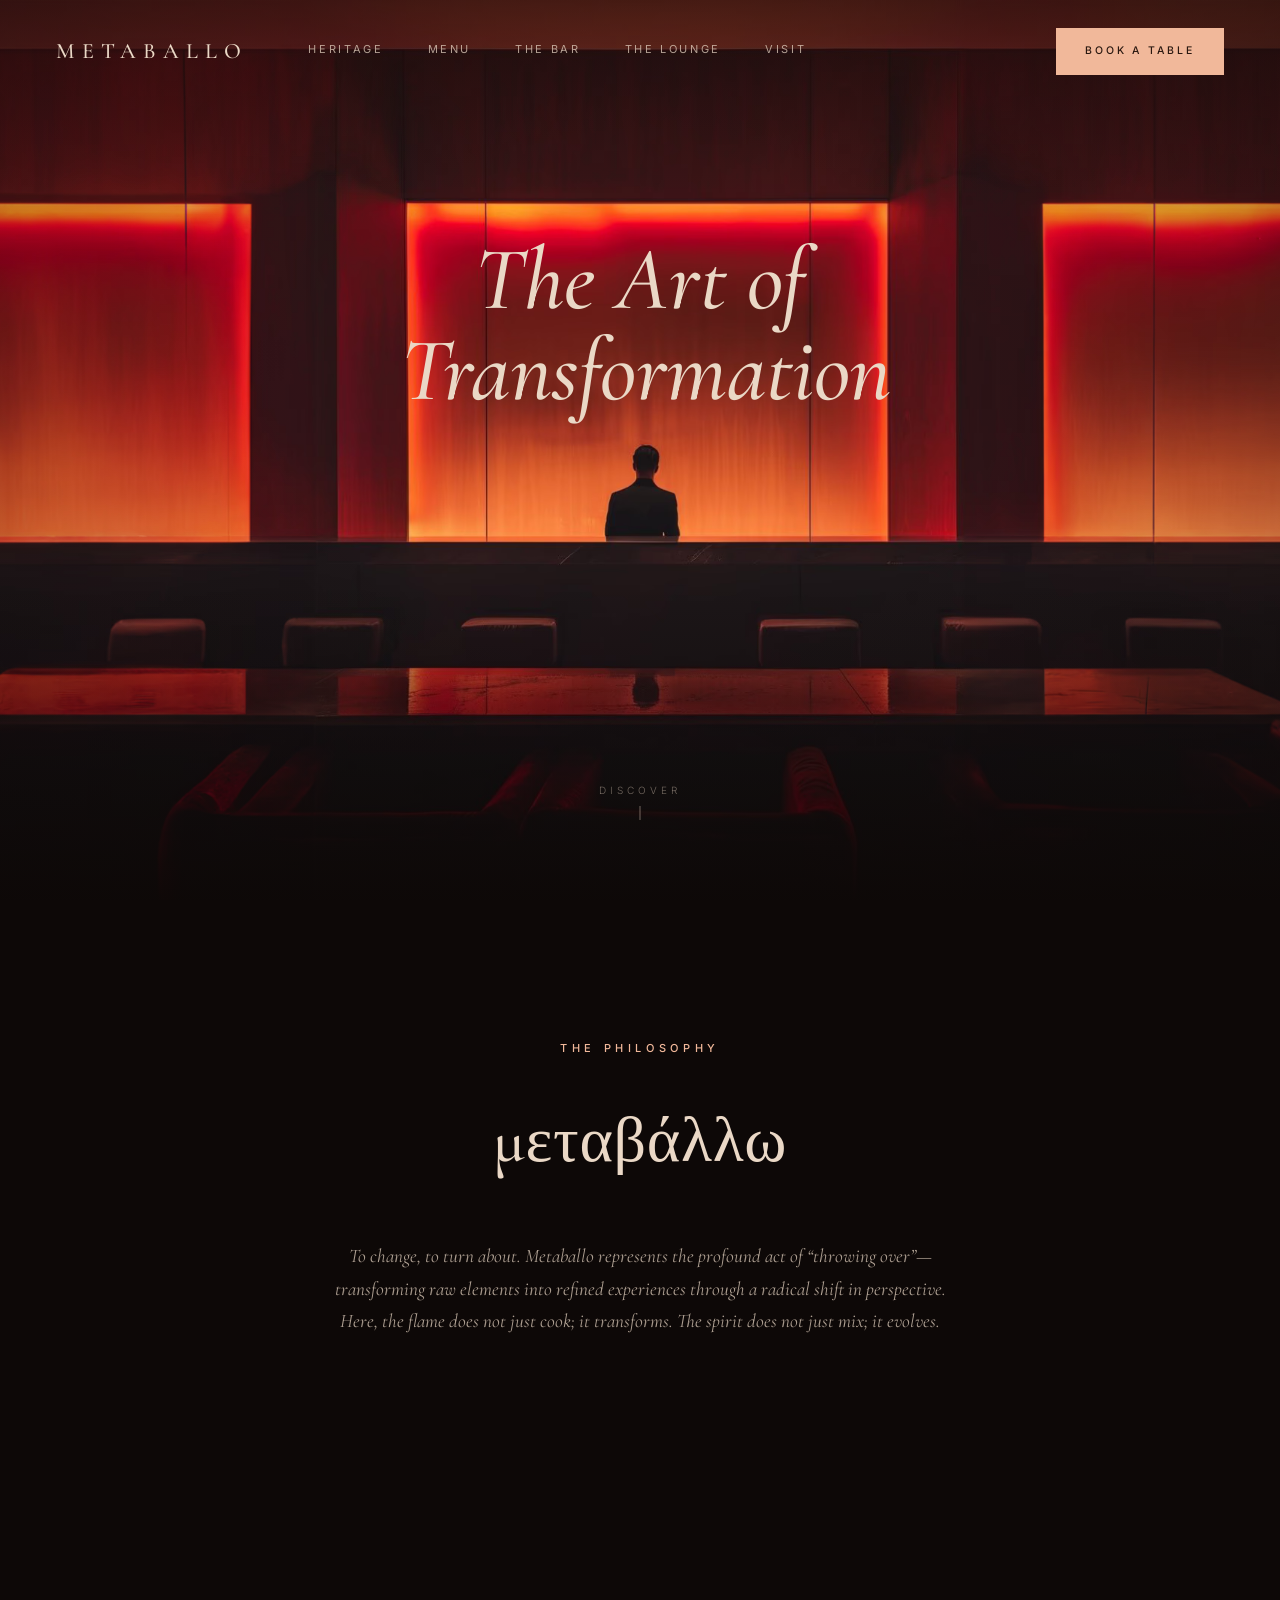
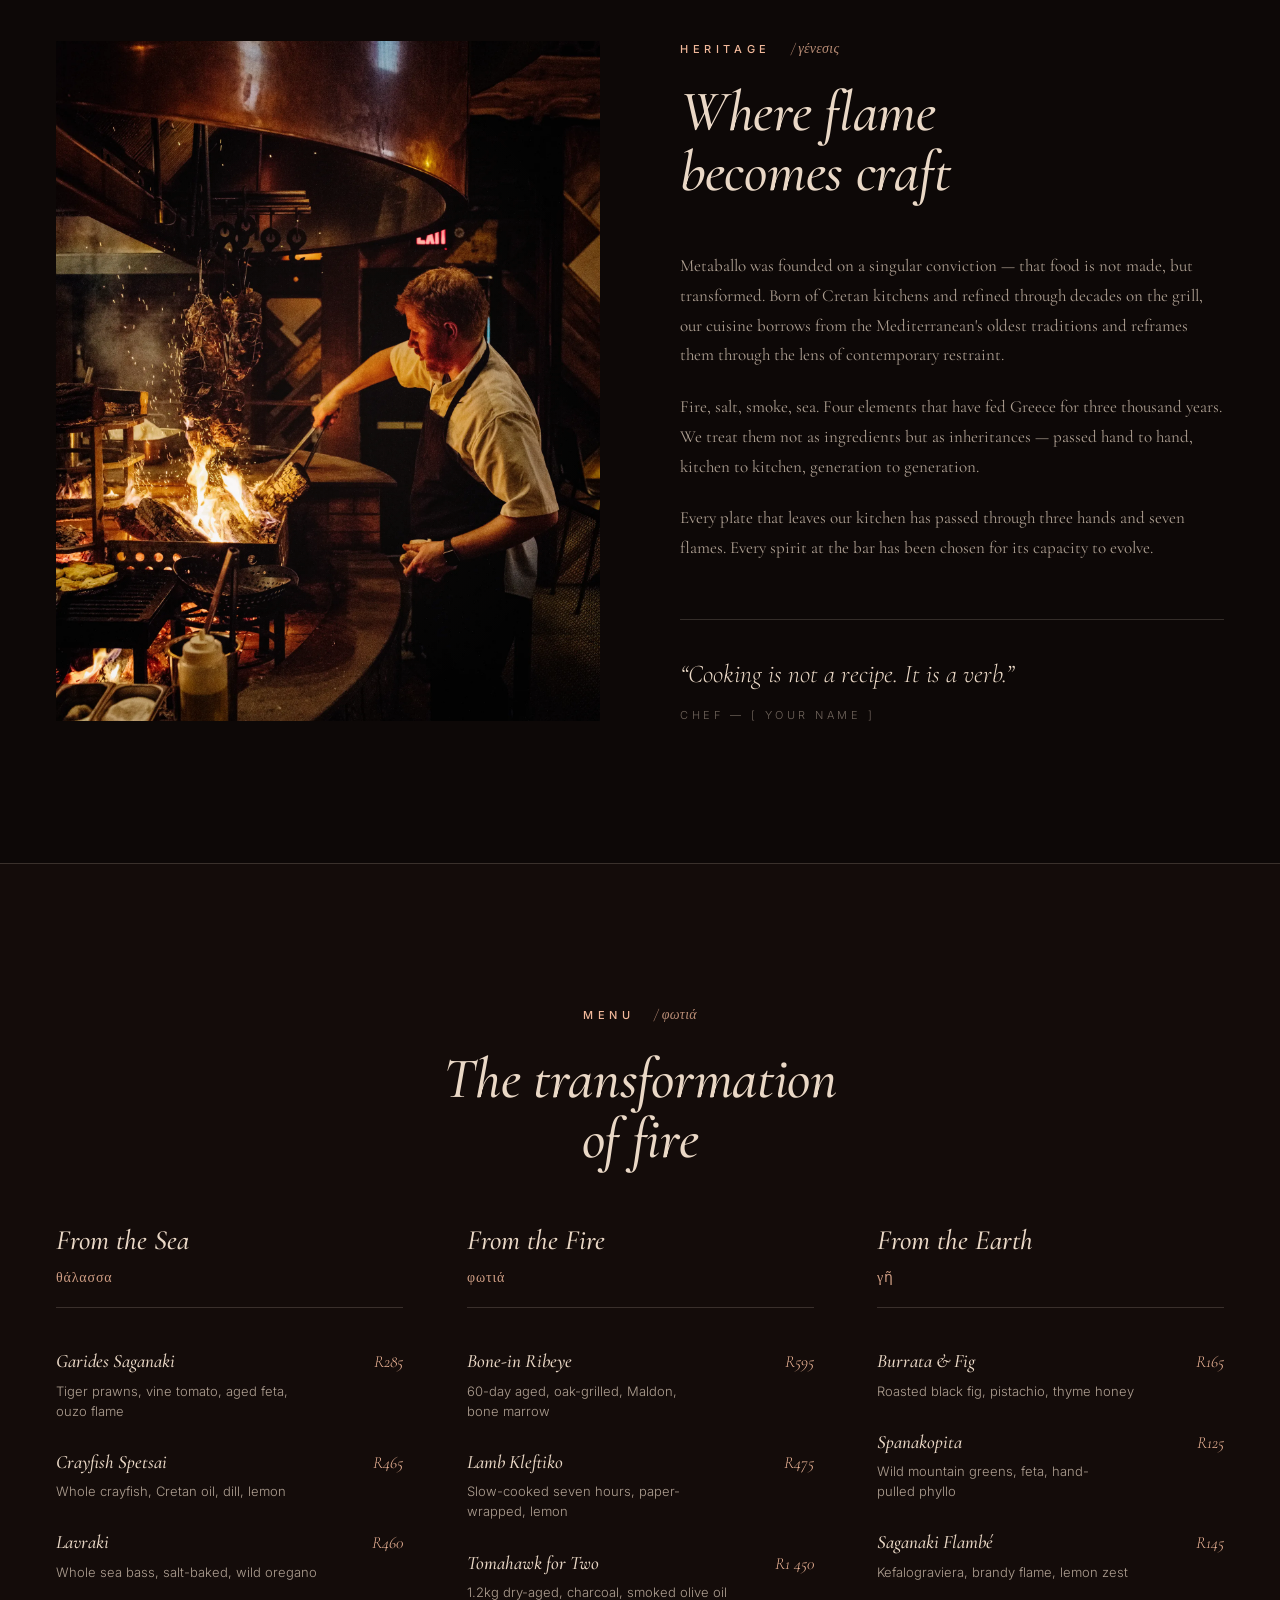
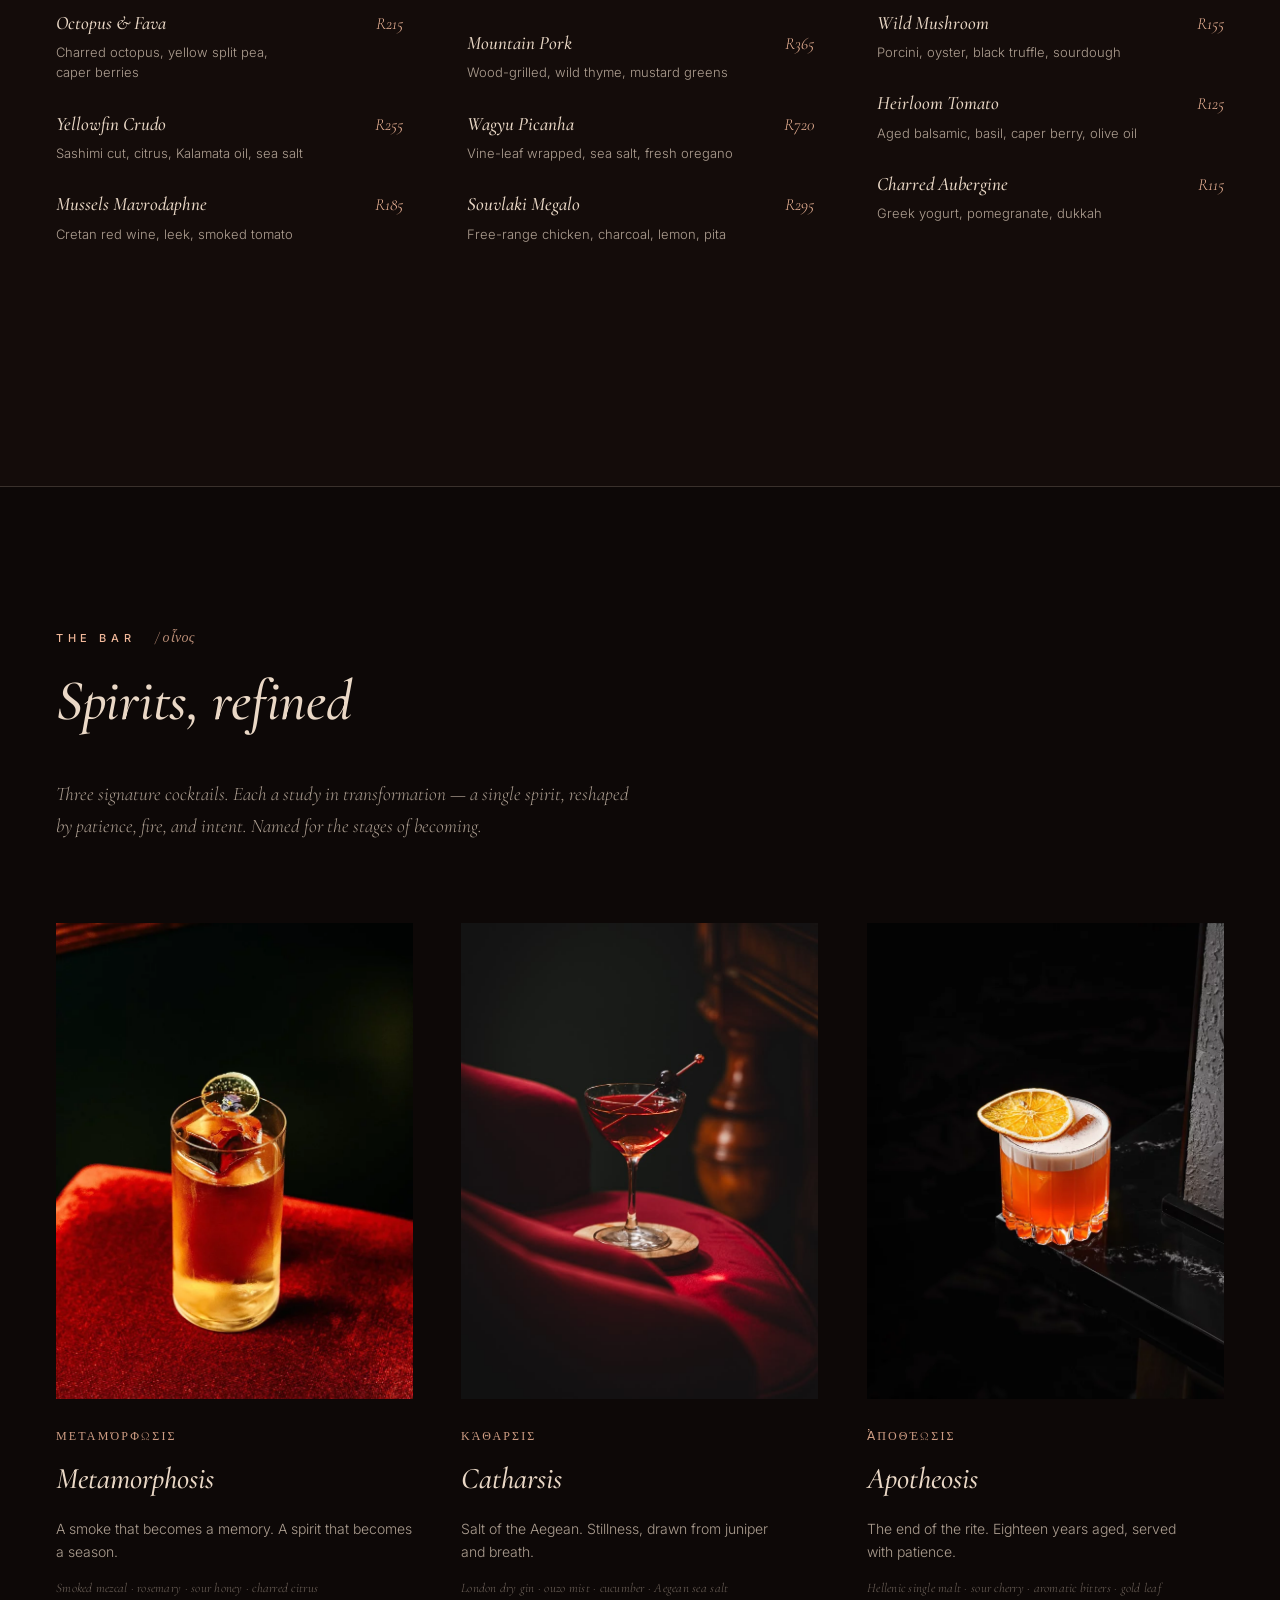
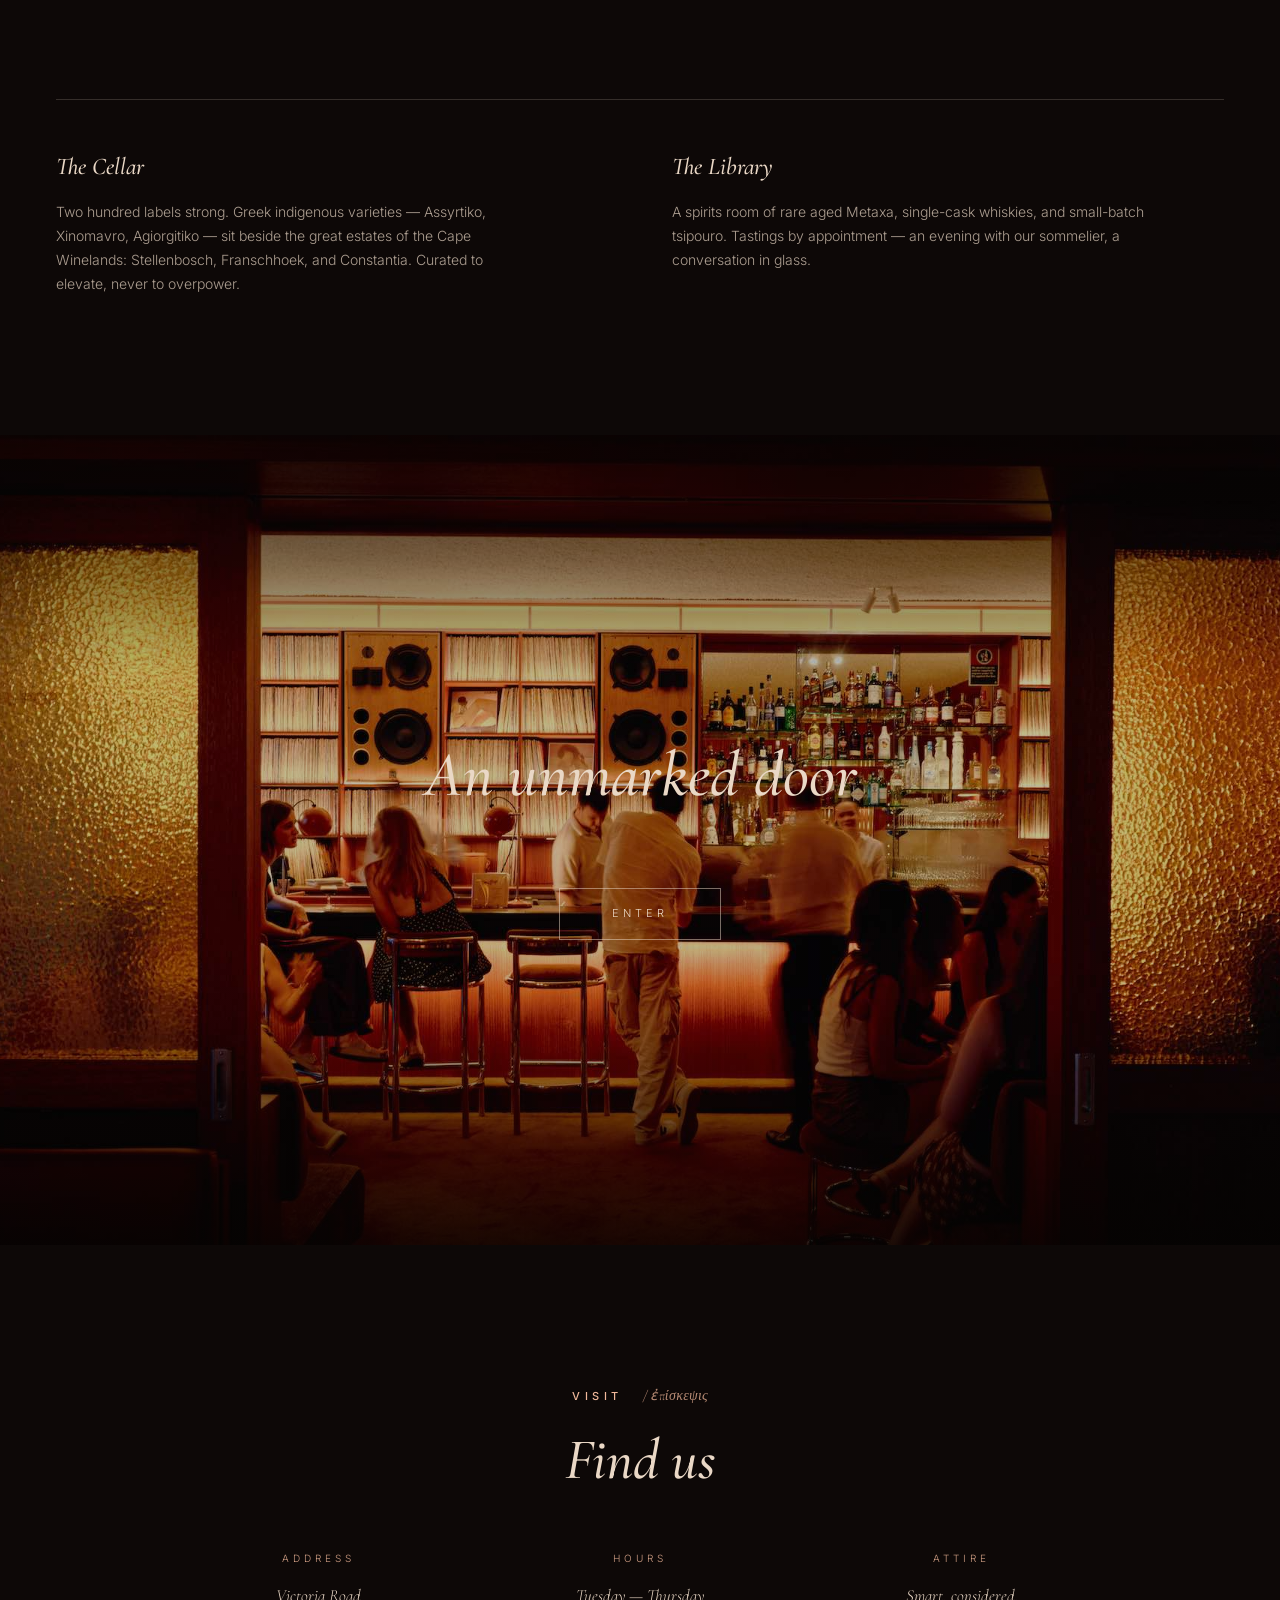
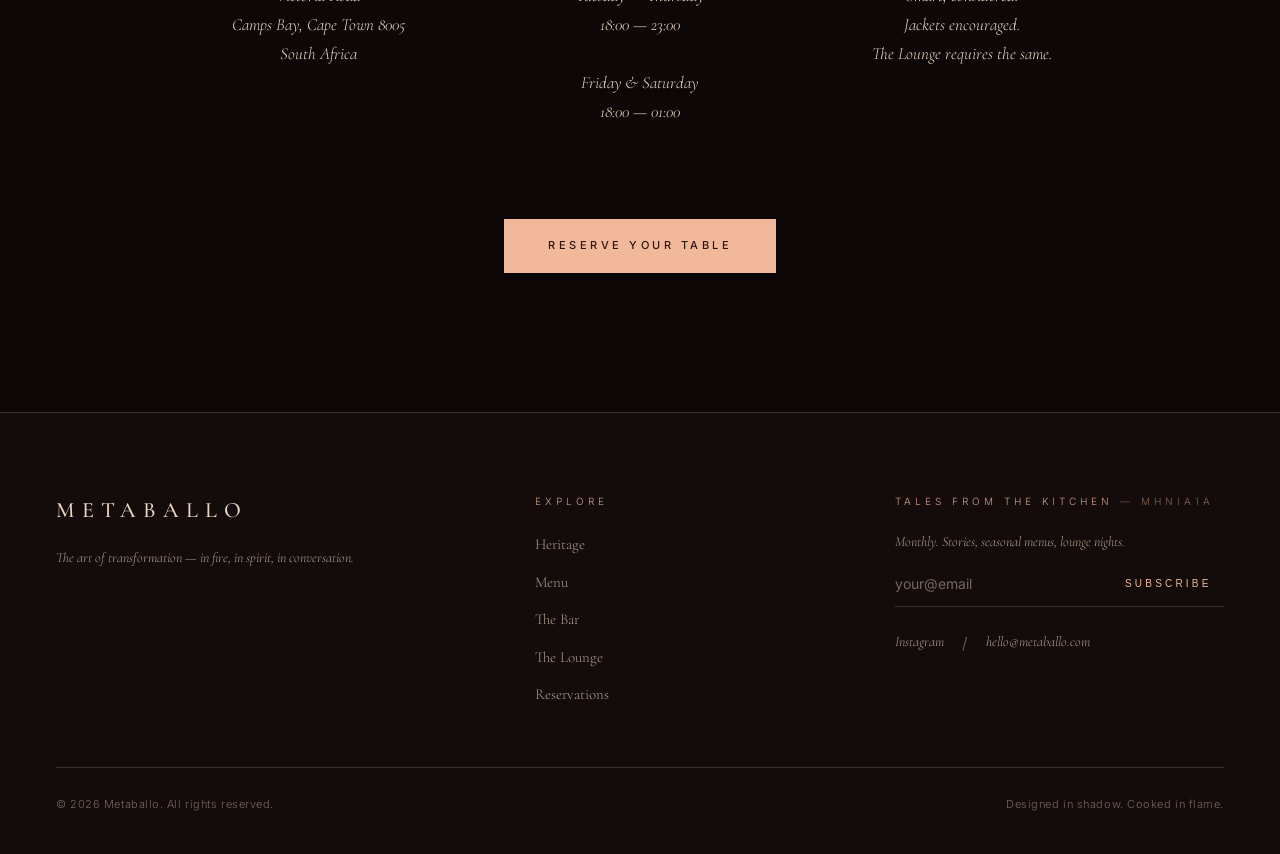
==== commit 3aa91372: "Add club.html: Create a new page for The Club with layout, styles, and interactive elements" ====
--- a/index.html
+++ b/index.html
@@ -42,7 +42,6 @@
     <div class="hero-vignette"></div>
 
     <div class="hero-content">
-      <div class="hero-eyebrow">Metaballo</div>
       <h1 class="hero-title">The Art of<br/>Transformation</h1>
 
       <div class="hero-cta">
@@ -354,20 +353,13 @@
 
   <!-- ====================== THE LOUNGE ====================== -->
   <section id="lounge" class="lounge">
-    
+
     <img class="lounge-bg" src="assets/speakeasy.jpg" alt="Dim lounge interior, atmospheric">
     <div class="lounge-overlay"></div>
 
     <div class="lounge-inner">
-      <div class="eyebrow">The Lounge <span class="greek">/ μυστικό</span></div>
       <h2 class="lounge-title">An unmarked door</h2>
-
-      <div class="lounge-body">
-        <p>Behind the kitchen lies a room without a sign. Brass fittings, low ceilings, slower nights.</p>
-        <p>Live music Thursday through Saturday. Small plates and cocktails until late.</p>
-      </div>
-
-      <a class="lounge-enquire" href="mailto:lounge@metaballo.com">Enquire</a>
+      <a class="lounge-enter" href="club.html">Enter</a>
     </div>
 
   </section>
@@ -508,10 +500,8 @@
         '.bar-intro',
         '.cocktail-card',
         '.cellar-block',
-        '.lounge .eyebrow',
         '.lounge-title',
-        '.lounge-body p',
-        '.lounge-enquire',
+        '.lounge-enter',
         '.visit .eyebrow',
         '.visit .section-title',
         '.visit-block',
@@ -544,7 +534,7 @@
 
       // Stagger Lounge inner elements.
       document.querySelectorAll('.lounge-inner .reveal').forEach((el, i) => {
-        el.style.transitionDelay = (i * 0.10) + 's';
+        el.style.transitionDelay = (i * 0.15) + 's';
       });
 
       // IntersectionObserver — flips elements on as they enter the viewport.
@@ -583,5 +573,34 @@
     })();
   </script>
 
+  <!-- ====================== ZOOM TRANSITION OVERLAY ====================== -->
+  <div id="zoomOverlay" style="position:fixed;inset:0;z-index:9000;background:#080204;opacity:0;pointer-events:none;transition:opacity 0.7s ease;"></div>
+
+  <script>
+    (function () {
+      var enterLink = document.querySelector('.lounge-enter');
+      if (!enterLink) return;
+
+      enterLink.addEventListener('click', function (e) {
+        e.preventDefault();
+        var dest = this.href;
+        var overlay = document.getElementById('zoomOverlay');
+
+        var centerY = window.scrollY + window.innerHeight / 2;
+        document.body.style.transformOrigin = '50% ' + centerY + 'px';
+        document.body.style.transition = 'transform 0.45s cubic-bezier(0.4,0,0.6,1)';
+        document.body.style.transform = 'scale(1.12)';
+
+        overlay.style.transition = 'opacity 0.35s ease';
+        overlay.style.pointerEvents = 'all';
+        overlay.style.opacity = '1';
+
+        setTimeout(function () {
+          window.location.href = dest;
+        }, 420);
+      });
+    })();
+  </script>
+
 </body>
 </html>
--- a/styles.css
+++ b/styles.css
@@ -244,7 +244,7 @@
   flex-direction: column;
   align-items: center;
   justify-content: flex-start;
-  padding-top: 16vh;
+  padding-top: 26vh;
   text-align: center;
 }
 
@@ -714,19 +714,24 @@
   margin-bottom: 18px;
 }
 
-.lounge-enquire {
+.lounge-enter {
   display: inline-block;
-  margin-top: 32px;
-  font-size: 10.5px;
-  letter-spacing: 0.4em;
-  text-transform: uppercase;
-  color: var(--peach);
-  border-bottom: 1px solid var(--peach);
-  padding-bottom: 6px;
-  transition: opacity 0.3s ease;
-}
-
-.lounge-enquire:hover { opacity: 0.7; }
+  margin-top: 44px;
+  padding: 16px 52px;
+  border: 1px solid rgba(234, 216, 198, 0.5);
+  font-family: var(--sans);
+  font-weight: 300;
+  font-size: 11px;
+  letter-spacing: 0.36em;
+  text-transform: uppercase;
+  color: var(--cream);
+  transition: background 0.35s ease, border-color 0.35s ease, color 0.35s ease;
+}
+.lounge-enter:hover {
+  background: var(--peach);
+  border-color: var(--peach);
+  color: #2a1810;
+}
 
 /* ---------- VISIT ---------- */
 .visit {
@@ -1034,6 +1039,11 @@
 
   .bar-cellar { grid-template-columns: 1fr; gap: 32px; margin-top: 72px; }
 
+  .lounge { padding: 96px 24px; }
+  .lounge-actions { justify-content: center; gap: 24px; }
+
+  .visit-grid { grid-template-columns: 1fr; gap: 32px; margin-bottom: 56px; }
+
   .footer { padding: 64px 32px 32px; }
   .footer-inner { grid-template-columns: 1fr; gap: 44px; }
   .footer-legal { flex-direction: column; gap: 14px; text-align: center; }
@@ -1057,7 +1067,7 @@
   .pull-quote { margin-top: 40px; padding-top: 28px; }
   .menu-footnote { margin-top: 56px; }
 
-  .visit-grid { grid-template-columns: 1fr; gap: 32px; margin-bottom: 56px; }
+  .bar-intro { margin-bottom: 52px; }
 
   .nav-overlay-links { gap: 22px; }
   .nav-overlay-links a { font-size: 27px; }
@@ -1066,6 +1076,171 @@
 /* Small phones */
 @media (max-width: 360px) {
   .section { padding: 56px 16px; }
+  .philosophy { padding: 56px 16px 72px; }
   .hero-eyebrow { letter-spacing: 0.3em; }
   .nav-overlay-links a { font-size: 24px; }
-}
+  .footer { padding: 52px 18px 28px; }
+}
+
+/* ============================================================
+   CLUB TRANSITION OVERLAY
+   Triggered when the user clicks "Enter The Club" in the
+   lounge section. Covers the full viewport with the speakeasy
+   image + frosted door panels, then zooms through.
+   ============================================================ */
+
+/* Fullscreen container — visibility:hidden keeps it laid out
+   and painted (so door panels have a computed initial position)
+   but invisible until .active is added */
+.ct {
+  position: fixed;
+  inset: 0;
+  z-index: 9000;
+  pointer-events: none;
+  visibility: hidden;
+  overflow: hidden;
+}
+
+.ct.active {
+  visibility: visible;
+  pointer-events: all;
+}
+
+/* Background photo — proper <img> element */
+.ct-bg {
+  position: absolute;
+  top: -6%;
+  left: -6%;
+  width: 112%;
+  height: 112%;
+  object-fit: cover;
+  object-position: center 45%;
+  transform-origin: 50% 46%;
+  will-change: transform;
+  display: block;
+}
+
+/* Atmospheric vignette */
+.ct-vignette {
+  position: absolute;
+  inset: 0;
+  pointer-events: none;
+  z-index: 2;
+  background:
+    radial-gradient(ellipse 70% 70% at 50% 46%, transparent 20%, rgba(13,11,9,0.55) 100%),
+    linear-gradient(to top,    rgba(13,11,9,0.6) 0%, transparent 45%),
+    linear-gradient(to bottom, rgba(13,11,9,0.3) 0%, transparent 30%);
+}
+
+/* Frosted glass door panels */
+.ct-panel {
+  position: absolute;
+  top: 0;
+  bottom: 0;
+  width: 19%;
+  z-index: 6;
+  will-change: transform;
+  backdrop-filter: blur(3px) brightness(0.78) saturate(0.6);
+  -webkit-backdrop-filter: blur(3px) brightness(0.78) saturate(0.6);
+  transition: transform 0.75s cubic-bezier(0.76, 0, 0.24, 1);
+}
+
+/* Rippled-glass texture lines */
+.ct-panel::before {
+  content: '';
+  position: absolute;
+  inset: 0;
+  background: repeating-linear-gradient(
+    to right,
+    rgba(255,200,100,0.04) 0px,
+    rgba(255,200,100,0.04) 1px,
+    transparent 1px,
+    transparent 5px
+  );
+}
+
+.ct-panel::after {
+  content: '';
+  position: absolute;
+  top: 0;
+  bottom: 0;
+  width: 28px;
+}
+
+.ct-left {
+  left: 0;
+  background: linear-gradient(to right,
+    rgba(20,10,3,0.60) 0%,
+    rgba(60,30,8,0.30) 70%,
+    rgba(80,40,10,0.10) 100%
+  );
+  box-shadow: inset -10px 0 30px rgba(0,0,0,0.5),
+              inset -2px  0  6px rgba(201,169,110,0.08);
+}
+
+.ct-left::after {
+  right: 0;
+  background: linear-gradient(to left, rgba(201,169,110,0.06), transparent);
+}
+
+.ct-right {
+  right: 0;
+  background: linear-gradient(to left,
+    rgba(20,10,3,0.60) 0%,
+    rgba(60,30,8,0.30) 70%,
+    rgba(80,40,10,0.10) 100%
+  );
+  box-shadow: inset 10px 0 30px rgba(0,0,0,0.5),
+              inset 2px  0  6px rgba(201,169,110,0.08);
+}
+
+.ct-right::after {
+  left: 0;
+  background: linear-gradient(to right, rgba(201,169,110,0.06), transparent);
+}
+
+/* Slide-open states */
+.ct-left.is-open  { transform: translateX(-108%); }
+.ct-right.is-open { transform: translateX(108%);  }
+
+/* Film grain */
+.ct-grain {
+  position: absolute;
+  inset: 0;
+  z-index: 7;
+  pointer-events: none;
+  opacity: 0.038;
+  background-image: url("data:image/svg+xml,<svg xmlns='http://www.w3.org/2000/svg' width='300' height='300'><filter id='n'><feTurbulence type='fractalNoise' baseFrequency='0.72' numOctaves='4' stitchTiles='stitch'/><feColorMatrix type='saturate' values='0'/></filter><rect width='300' height='300' filter='url(%23n)'/></svg>");
+  background-size: 180px 180px;
+  animation: ctGrain 0.45s steps(2) infinite;
+}
+
+@keyframes ctGrain {
+  0%   { background-position:   0px   0px; }
+  33%  { background-position: -55px -30px; }
+  66%  { background-position:  30px -60px; }
+  100% { background-position: -20px  45px; }
+}
+
+/* Warm curtain — fades in at the end of the zoom */
+.ct-curtain {
+  position: absolute;
+  inset: 0;
+  z-index: 10;
+  background: #160a02;
+  opacity: 0;
+  pointer-events: none;
+  transition: opacity 0.55s ease-in;
+}
+
+.ct-curtain.closing { opacity: 1; }
+
+/* Walk-in zoom */
+.ct.walking .ct-bg {
+  animation: ctWalkIn 1.1s cubic-bezier(0.4, 0, 0.8, 1) forwards;
+}
+
+@keyframes ctWalkIn {
+  from { transform: scale(1);   }
+  to   { transform: scale(2.8); }
+}
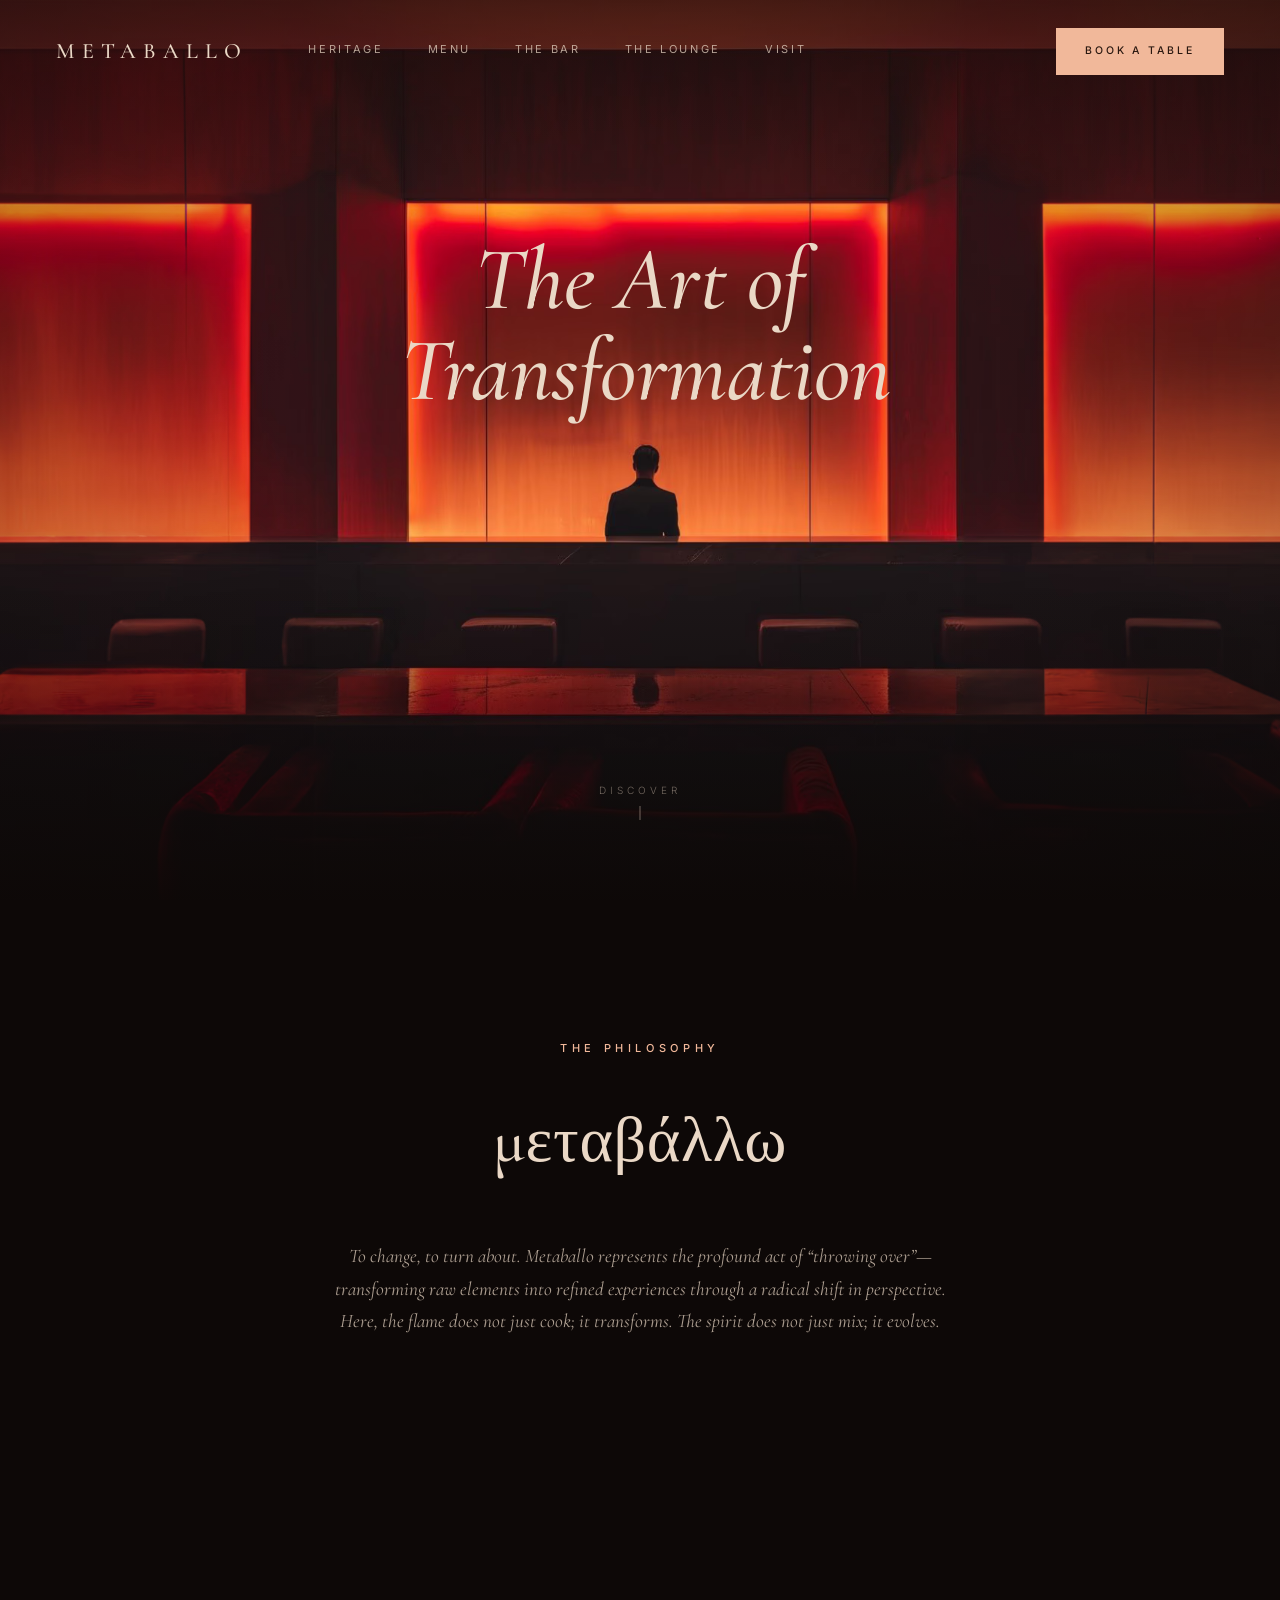
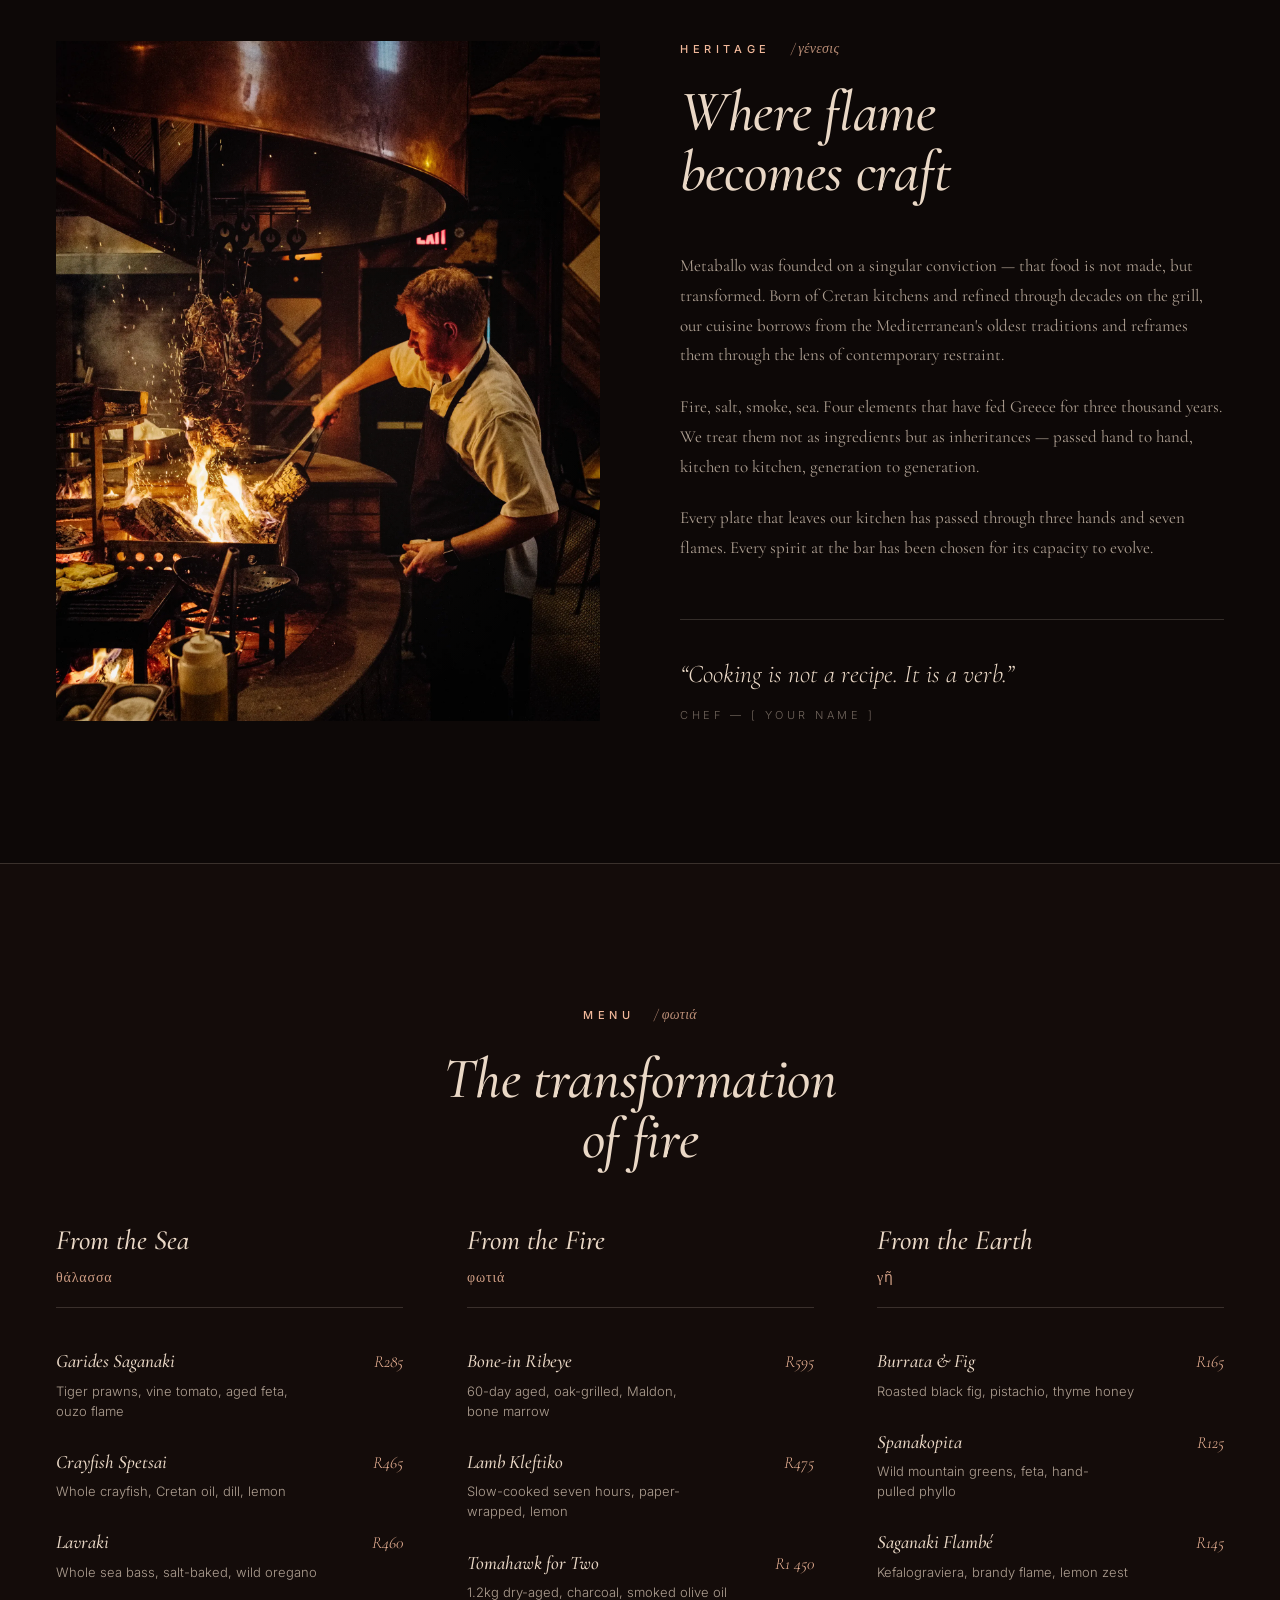
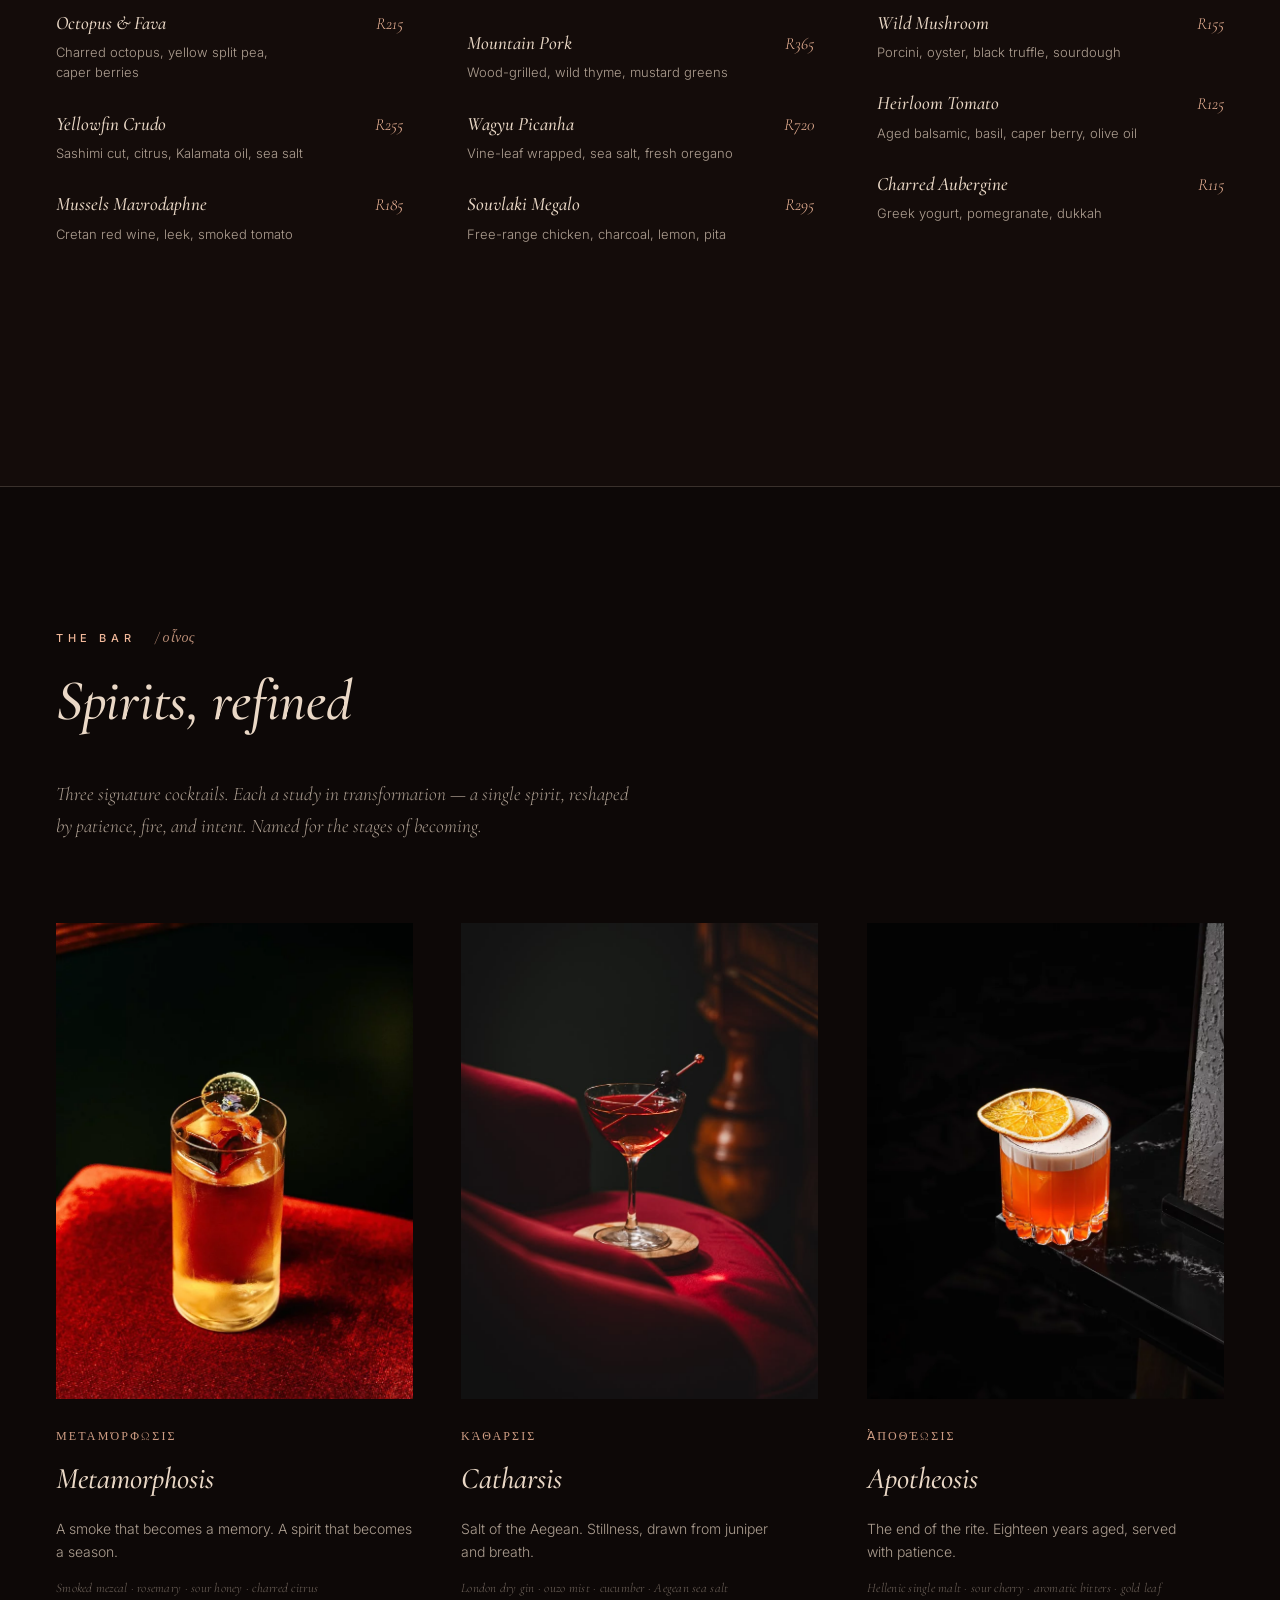
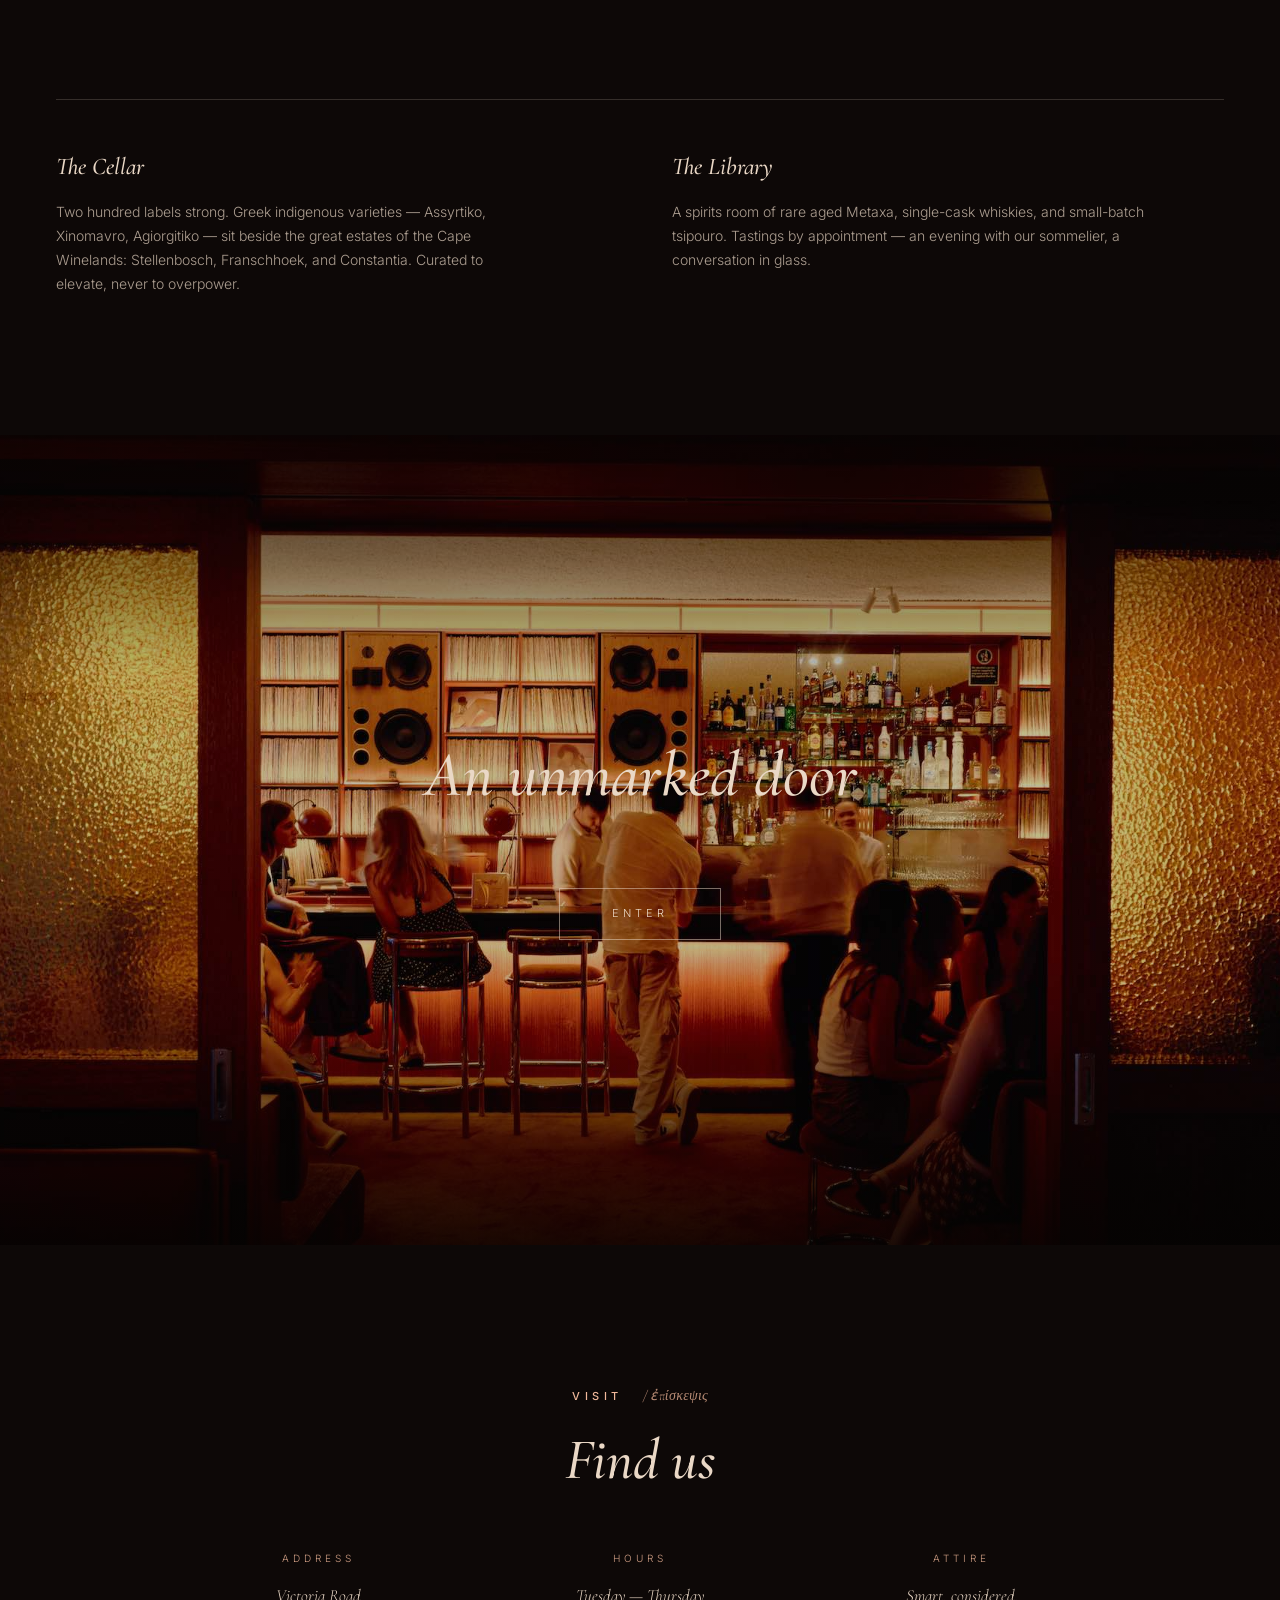
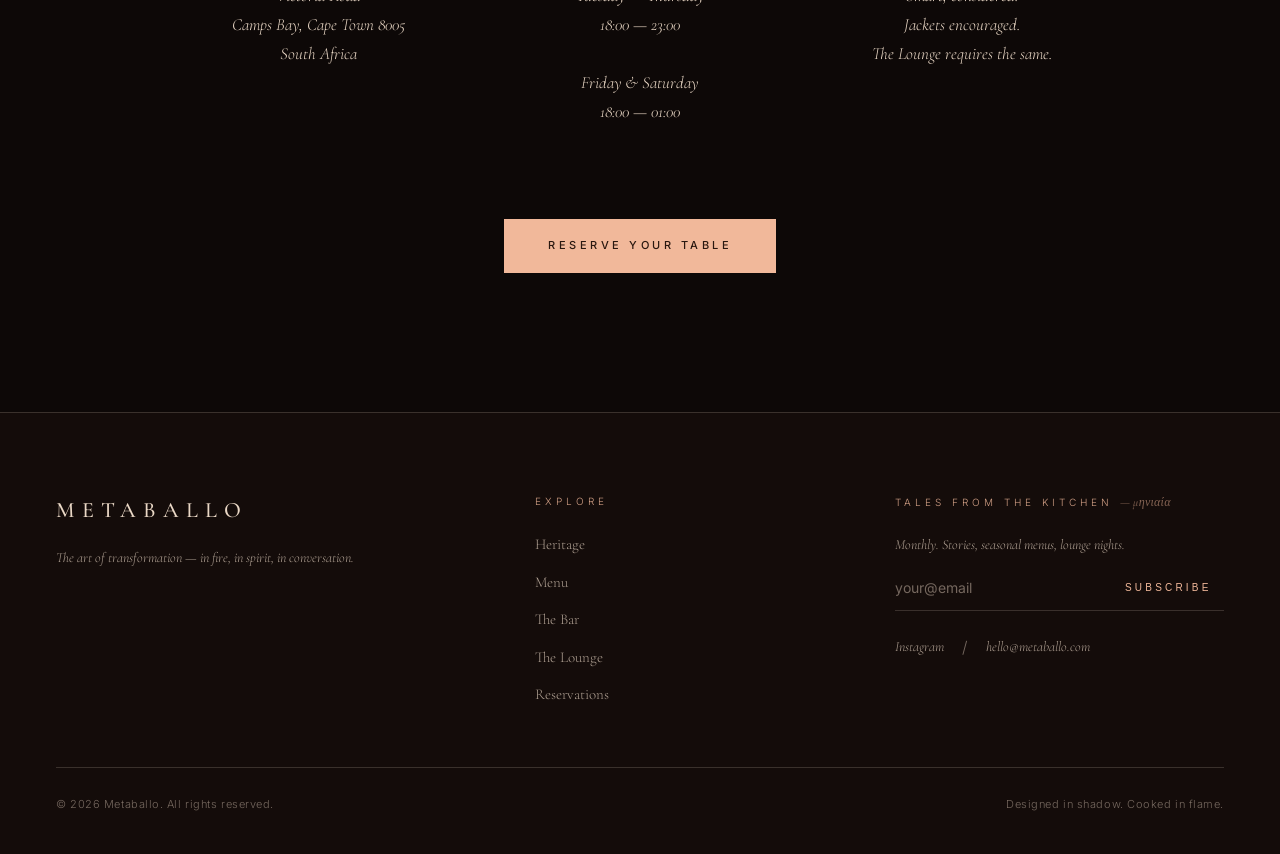
==== commit a90bad76: "Add styles for club and reservations pages - Created club.css for the club page with styles for navi" ====
--- a/index.html
+++ b/index.html
@@ -4,6 +4,7 @@
 <meta charset="UTF-8" />
 <meta name="viewport" content="width=device-width, initial-scale=1.0" />
 <title>Metaballo &mdash; The Art of Transformation</title>
+<meta name="description" content="Metaballo — a Greek-Mediterranean fire kitchen and cocktail bar in Camps Bay, Cape Town. Reservations open Tuesday to Saturday from 18:00." />
 <link rel="preconnect" href="https://fonts.googleapis.com" />
 <link rel="preconnect" href="https://fonts.gstatic.com" crossorigin />
 <link href="https://fonts.googleapis.com/css2?family=Cormorant+Garamond:ital,wght@0,400;0,500;0,600;1,400;1,500;1,600&family=Inter:wght@300;400;500;600&display=swap" rel="stylesheet" />
@@ -65,7 +66,7 @@
 
         <!-- TODO: Save photograph to assets/heritage.jpg (recommended: open kitchen / live fire / clay oven, 1200x1500 or similar 4:5 portrait) -->
         <div class="frame heritage-image">
-          <img src="assets/heritage.jpg" alt="Open kitchen with live fire">
+          <img src="assets/heritage.jpg" alt="Open kitchen with live fire" loading="lazy">
         </div>
 
         <div class="heritage-body">
@@ -92,8 +93,8 @@
   <section id="menu" class="section menu">
     <div class="section-inner">
 
-      <div class="eyebrow" style="text-align:center;">Menu <span class="greek">/ φωτιά</span></div>
-      <h2 class="section-title" style="text-align:center;">The transformation<br/>of fire</h2>
+      <div class="eyebrow">Menu <span class="greek">/ φωτιά</span></div>
+      <h2 class="section-title">The transformation<br/>of fire</h2>
 
       <div class="menu-grid">
 
@@ -302,7 +303,7 @@
         <div class="cocktail-card">
           <!-- TODO: Save photograph to assets/cocktailmetamorphosis.jpg (3:4 portrait, mezcal-based drink, smoky/warm tones) -->
           <div class="cocktail-image">
-            <img src="assets/cocktailmetamorphosis.jpg" alt="Metamorphosis cocktail">
+            <img src="assets/cocktailmetamorphosis.jpg" alt="Metamorphosis cocktail" loading="lazy">
           </div>
           <div class="cocktail-greek">μεταμόρφωσις</div>
           <div class="cocktail-name">Metamorphosis</div>
@@ -313,7 +314,7 @@
         <div class="cocktail-card">
           <!-- TODO: Save photograph to assets/cocktailcatharsis.jpg (3:4 portrait, gin-based drink, cool/pale tones) -->
           <div class="cocktail-image">
-            <img src="assets/cocktailcatharsis.jpg" alt="Catharsis cocktail">
+            <img src="assets/cocktailcatharsis.jpg" alt="Catharsis cocktail" loading="lazy">
           </div>
           <div class="cocktail-greek">κάθαρσις</div>
           <div class="cocktail-name">Catharsis</div>
@@ -324,7 +325,7 @@
         <div class="cocktail-card">
           <!-- TODO: Save photograph to assets/cocktailapotheosis.jpg (3:4 portrait, whisky-based drink, deep amber) -->
           <div class="cocktail-image">
-            <img src="assets/cocktailapotheosis.jpg" alt="Apotheosis cocktail">
+            <img src="assets/cocktailapotheosis.jpg" alt="Apotheosis cocktail" loading="lazy">
           </div>
           <div class="cocktail-greek">ἀποθέωσις</div>
           <div class="cocktail-name">Apotheosis</div>
@@ -354,7 +355,7 @@
   <!-- ====================== THE LOUNGE ====================== -->
   <section id="lounge" class="lounge">
 
-    <img class="lounge-bg" src="assets/speakeasy.jpg" alt="Dim lounge interior, atmospheric">
+    <img class="lounge-bg" src="assets/speakeasy.jpg" alt="Dim lounge interior, atmospheric" loading="lazy">
     <div class="lounge-overlay"></div>
 
     <div class="lounge-inner">
@@ -368,8 +369,8 @@
   <section id="visit" class="section visit">
     <div class="section-inner">
 
-      <div class="eyebrow" style="text-align:center;">Visit <span class="greek">/ ἐπίσκεψις</span></div>
-      <h2 class="section-title" style="text-align:center;">Find us</h2>
+      <div class="eyebrow">Visit <span class="greek">/ ἐπίσκεψις</span></div>
+      <h2 class="section-title">Find us</h2>
 
       <div class="visit-grid">
 
@@ -416,16 +417,16 @@
       </div>
 
       <div class="footer-col">
-        <div class="footer-col-title">Tales from the kitchen <span style="opacity:0.6;">— μηνιαία</span></div>
-        <p style="font-family:var(--serif); font-style:italic; font-size:14px; color:var(--cream-dim); line-height:1.6;">Monthly. Stories, seasonal menus, lounge nights.</p>
+        <div class="footer-col-title">Tales from the kitchen <span class="footer-col-title-greek">— μηνιαία</span></div>
+        <p class="footer-newsletter-desc">Monthly. Stories, seasonal menus, lounge nights.</p>
         <form class="newsletter" onsubmit="event.preventDefault(); this.querySelector('input').value=''; this.querySelector('button').textContent='Thank you'; setTimeout(()=>this.querySelector('button').textContent='Subscribe', 2200);">
           <input type="email" placeholder="your@email" required />
           <button type="submit">Subscribe</button>
         </form>
-        <div style="margin-top:24px; display:flex; gap:18px;">
-          <a href="#" aria-label="Instagram" style="font-family:var(--serif); font-style:italic; font-size:14px; color:var(--cream-dim);">Instagram</a>
-          <span style="color:var(--cream-faint);">/</span>
-          <a href="#" aria-label="Email" style="font-family:var(--serif); font-style:italic; font-size:14px; color:var(--cream-dim);">hello@metaballo.com</a>
+        <div class="footer-social">
+          <a href="#" aria-label="Instagram">Instagram</a>
+          <span class="footer-social-sep">/</span>
+          <a href="mailto:hello@metaballo.com" aria-label="Email">hello@metaballo.com</a>
         </div>
       </div>
 
@@ -442,10 +443,8 @@
 
       /* ---------- Sticky nav backdrop ---------- */
       const nav = document.getElementById('nav');
-      const navThreshold = 80;
       function updateNav() {
-        if (window.scrollY > navThreshold) nav.classList.add('scrolled');
-        else nav.classList.remove('scrolled');
+        nav.classList.toggle('scrolled', window.scrollY > 80);
       }
       updateNav();
       window.addEventListener('scroll', updateNav, { passive: true });
@@ -465,10 +464,10 @@
         navToggle.addEventListener('click', () => {
           setMenu(!navOverlay.classList.contains('open'));
         });
-        navOverlay.querySelectorAll('a').forEach((link) => {
+        navOverlay.querySelectorAll('a').forEach(link => {
           link.addEventListener('click', () => setMenu(false));
         });
-        document.addEventListener('keydown', (e) => {
+        document.addEventListener('keydown', e => {
           if (e.key === 'Escape') setMenu(false);
         });
         window.addEventListener('resize', () => {
@@ -476,12 +475,28 @@
         }, { passive: true });
       }
 
+      /* ---------- Lounge "Enter" zoom transition ---------- */
+      const enterLink = document.querySelector('.lounge-enter');
+      const zoomOverlay = document.getElementById('zoomOverlay');
+      if (enterLink && zoomOverlay) {
+        enterLink.addEventListener('click', function(e) {
+          e.preventDefault();
+          const dest = this.href;
+          const centerY = window.scrollY + window.innerHeight / 2;
+          document.body.style.transformOrigin = '50% ' + centerY + 'px';
+          document.body.style.transition = 'transform 0.45s cubic-bezier(0.4,0,0.6,1)';
+          document.body.style.transform = 'scale(1.12)';
+          zoomOverlay.style.pointerEvents = 'all';
+          zoomOverlay.style.opacity = '1';
+          setTimeout(() => { window.location.href = dest; }, 420);
+        });
+      }
+
       /* ---------- Honour reduced-motion preference ---------- */
       const reduced = window.matchMedia('(prefers-reduced-motion: reduce)').matches;
       if (reduced) return;
 
       /* ---------- Scroll-triggered reveals ---------- */
-      // Selectors of elements we want to fade-up as they enter the viewport.
       const revealSelectors = [
         '.philosophy-eyebrow',
         '.philosophy-greek',
@@ -513,7 +528,7 @@
       const revealEls = document.querySelectorAll(revealSelectors.join(','));
       revealEls.forEach(el => el.classList.add('reveal'));
 
-      // Stagger grid children so they enter in sequence rather than all at once.
+      // Stagger grid children so they enter in sequence
       const staggerGroups = [
         { parent: '.menu-grid',     child: '.menu-category', step: 0.10 },
         { parent: '.cocktail-grid', child: '.cocktail-card', step: 0.12 },
@@ -527,17 +542,14 @@
         });
       });
 
-      // Stagger Heritage column entries too — eyebrow, title, paragraphs, quote.
       document.querySelectorAll('.heritage-body > .reveal').forEach((el, i) => {
         el.style.transitionDelay = (i * 0.08) + 's';
       });
 
-      // Stagger Lounge inner elements.
       document.querySelectorAll('.lounge-inner .reveal').forEach((el, i) => {
         el.style.transitionDelay = (i * 0.15) + 's';
       });
 
-      // IntersectionObserver — flips elements on as they enter the viewport.
       const io = new IntersectionObserver(entries => {
         entries.forEach(entry => {
           if (entry.isIntersecting) {
@@ -551,13 +563,12 @@
 
       /* ---------- Active nav section highlight ---------- */
       const navLinks = document.querySelectorAll('.nav-links a');
-      const sectionIds = ['heritage', 'menu', 'bar', 'lounge', 'visit'];
-      const sections = sectionIds
+      const sections = ['heritage', 'menu', 'bar', 'lounge', 'visit']
         .map(id => document.getElementById(id))
         .filter(Boolean);
 
       function updateActive() {
-        const triggerY = window.scrollY + 140; // accounts for nav height + breathing room
+        const triggerY = window.scrollY + 140;
         let activeId = null;
         sections.forEach(section => {
           if (section.offsetTop <= triggerY) activeId = section.id;
@@ -573,34 +584,8 @@
     })();
   </script>
 
-  <!-- ====================== ZOOM TRANSITION OVERLAY ====================== -->
-  <div id="zoomOverlay" style="position:fixed;inset:0;z-index:9000;background:#080204;opacity:0;pointer-events:none;transition:opacity 0.7s ease;"></div>
-
-  <script>
-    (function () {
-      var enterLink = document.querySelector('.lounge-enter');
-      if (!enterLink) return;
-
-      enterLink.addEventListener('click', function (e) {
-        e.preventDefault();
-        var dest = this.href;
-        var overlay = document.getElementById('zoomOverlay');
-
-        var centerY = window.scrollY + window.innerHeight / 2;
-        document.body.style.transformOrigin = '50% ' + centerY + 'px';
-        document.body.style.transition = 'transform 0.45s cubic-bezier(0.4,0,0.6,1)';
-        document.body.style.transform = 'scale(1.12)';
-
-        overlay.style.transition = 'opacity 0.35s ease';
-        overlay.style.pointerEvents = 'all';
-        overlay.style.opacity = '1';
-
-        setTimeout(function () {
-          window.location.href = dest;
-        }, 420);
-      });
-    })();
-  </script>
+  <!-- Zoom transition overlay — styled via styles.css #zoomOverlay -->
+  <div id="zoomOverlay"></div>
 
 </body>
 </html>
--- a/styles.css
+++ b/styles.css
@@ -455,6 +455,14 @@
   color: var(--cream-faint);
 }
 
+/* Centered eyebrows & titles — Menu and Visit sections */
+.menu .eyebrow,
+.menu .section-title,
+.visit .eyebrow,
+.visit .section-title {
+  text-align: center;
+}
+
 /* ---------- MENU ---------- */
 .menu {
   background: var(--bg-soft);
@@ -820,6 +828,16 @@
   opacity: 0.85;
 }
 
+.footer-col-title-greek {
+  font-family: var(--serif);
+  font-style: italic;
+  font-weight: 400;
+  text-transform: none;
+  letter-spacing: 0.02em;
+  opacity: 0.6;
+  font-size: 12px;
+}
+
 .footer-col ul {
   list-style: none;
   display: flex;
@@ -835,6 +853,33 @@
 }
 
 .footer-col a:hover { color: var(--peach); }
+
+.footer-newsletter-desc {
+  font-family: var(--serif);
+  font-style: italic;
+  font-size: 14px;
+  color: var(--cream-dim);
+  line-height: 1.6;
+}
+
+.footer-social {
+  margin-top: 24px;
+  display: flex;
+  gap: 18px;
+  align-items: center;
+}
+
+.footer-social a {
+  font-family: var(--serif);
+  font-style: italic;
+  font-size: 14px;
+  color: var(--cream-dim);
+  transition: color 0.3s ease;
+}
+
+.footer-social a:hover { color: var(--peach); }
+
+.footer-social-sep { color: var(--cream-faint); }
 
 .newsletter {
   margin-top: 14px;
@@ -1244,3 +1289,18 @@
   from { transform: scale(1);   }
   to   { transform: scale(2.8); }
 }
+
+/* ─────────────────────────────────────────────────
+   ZOOM TRANSITION OVERLAY
+   Simple dark fade-out used when clicking "Enter"
+   in the lounge section.
+───────────────────────────────────────────────── */
+#zoomOverlay {
+  position: fixed;
+  inset: 0;
+  z-index: 9000;
+  background: #080204;
+  opacity: 0;
+  pointer-events: none;
+  transition: opacity 0.7s ease;
+}
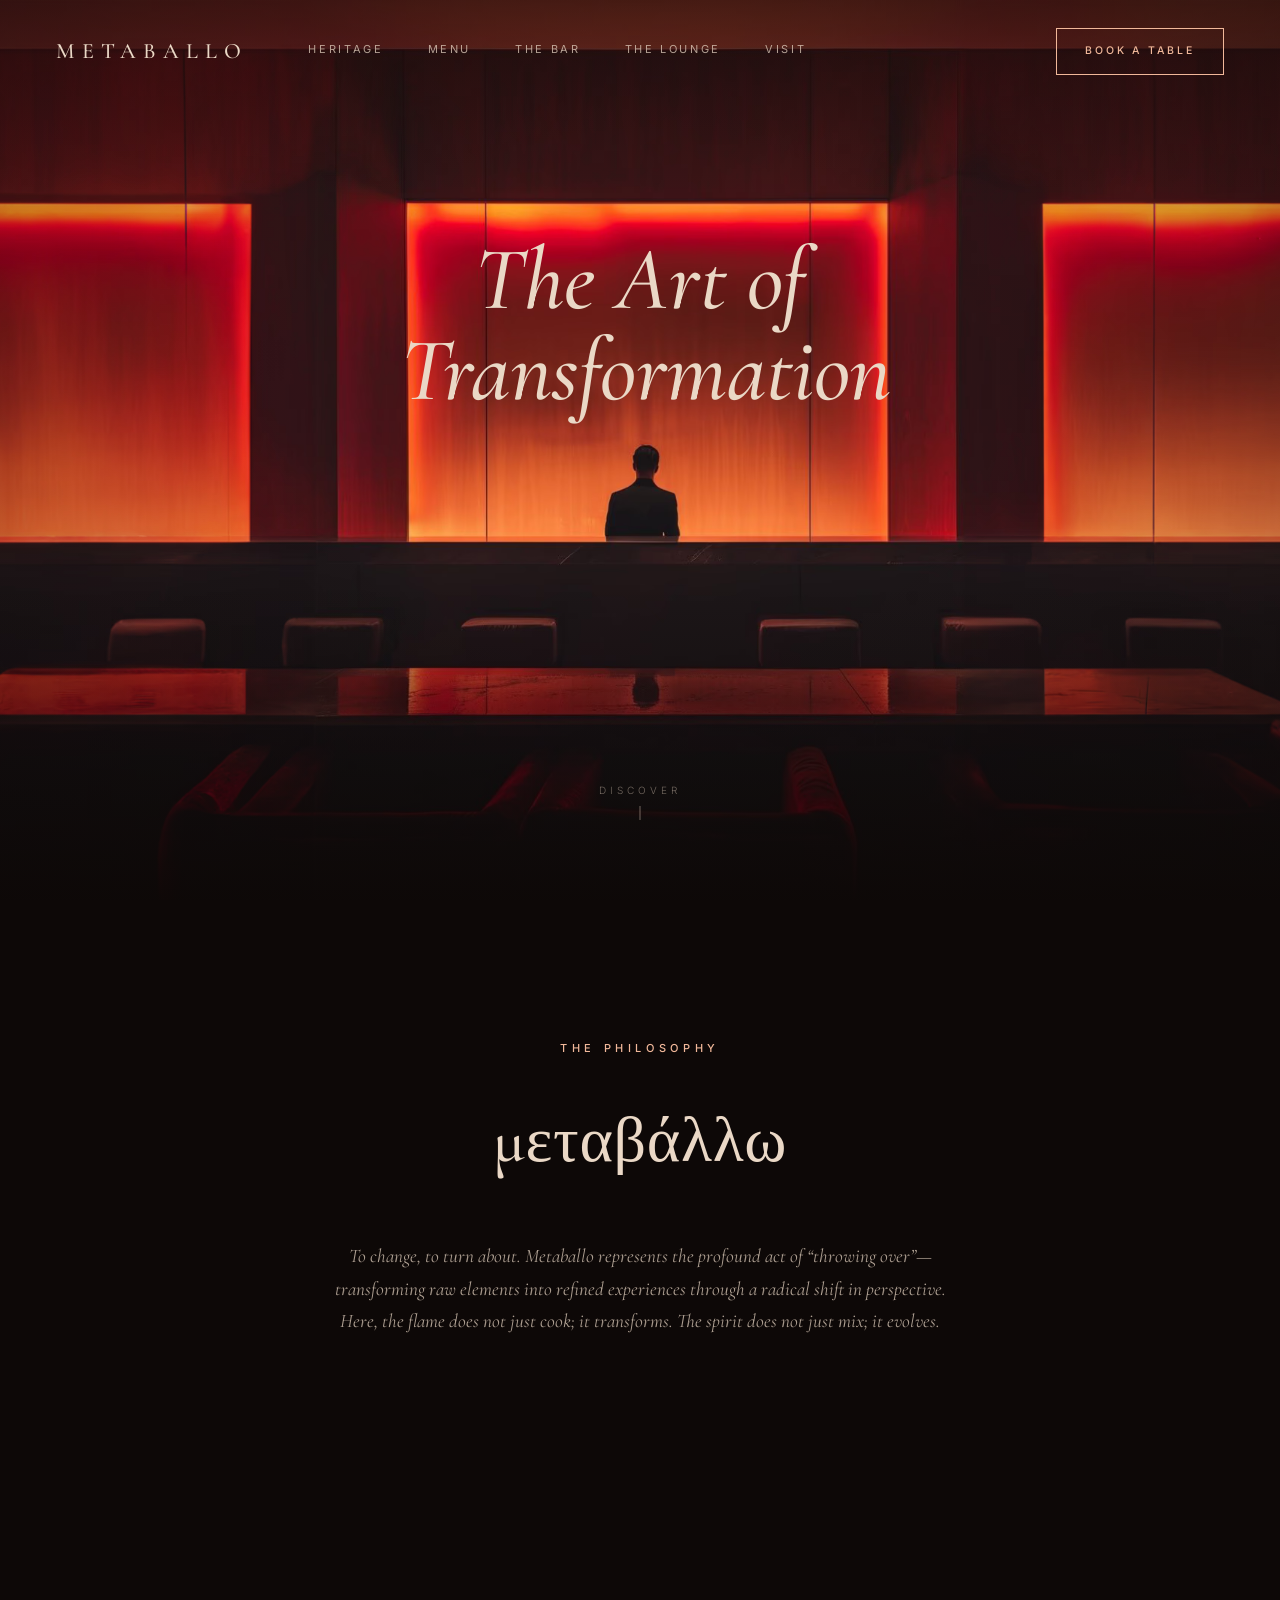
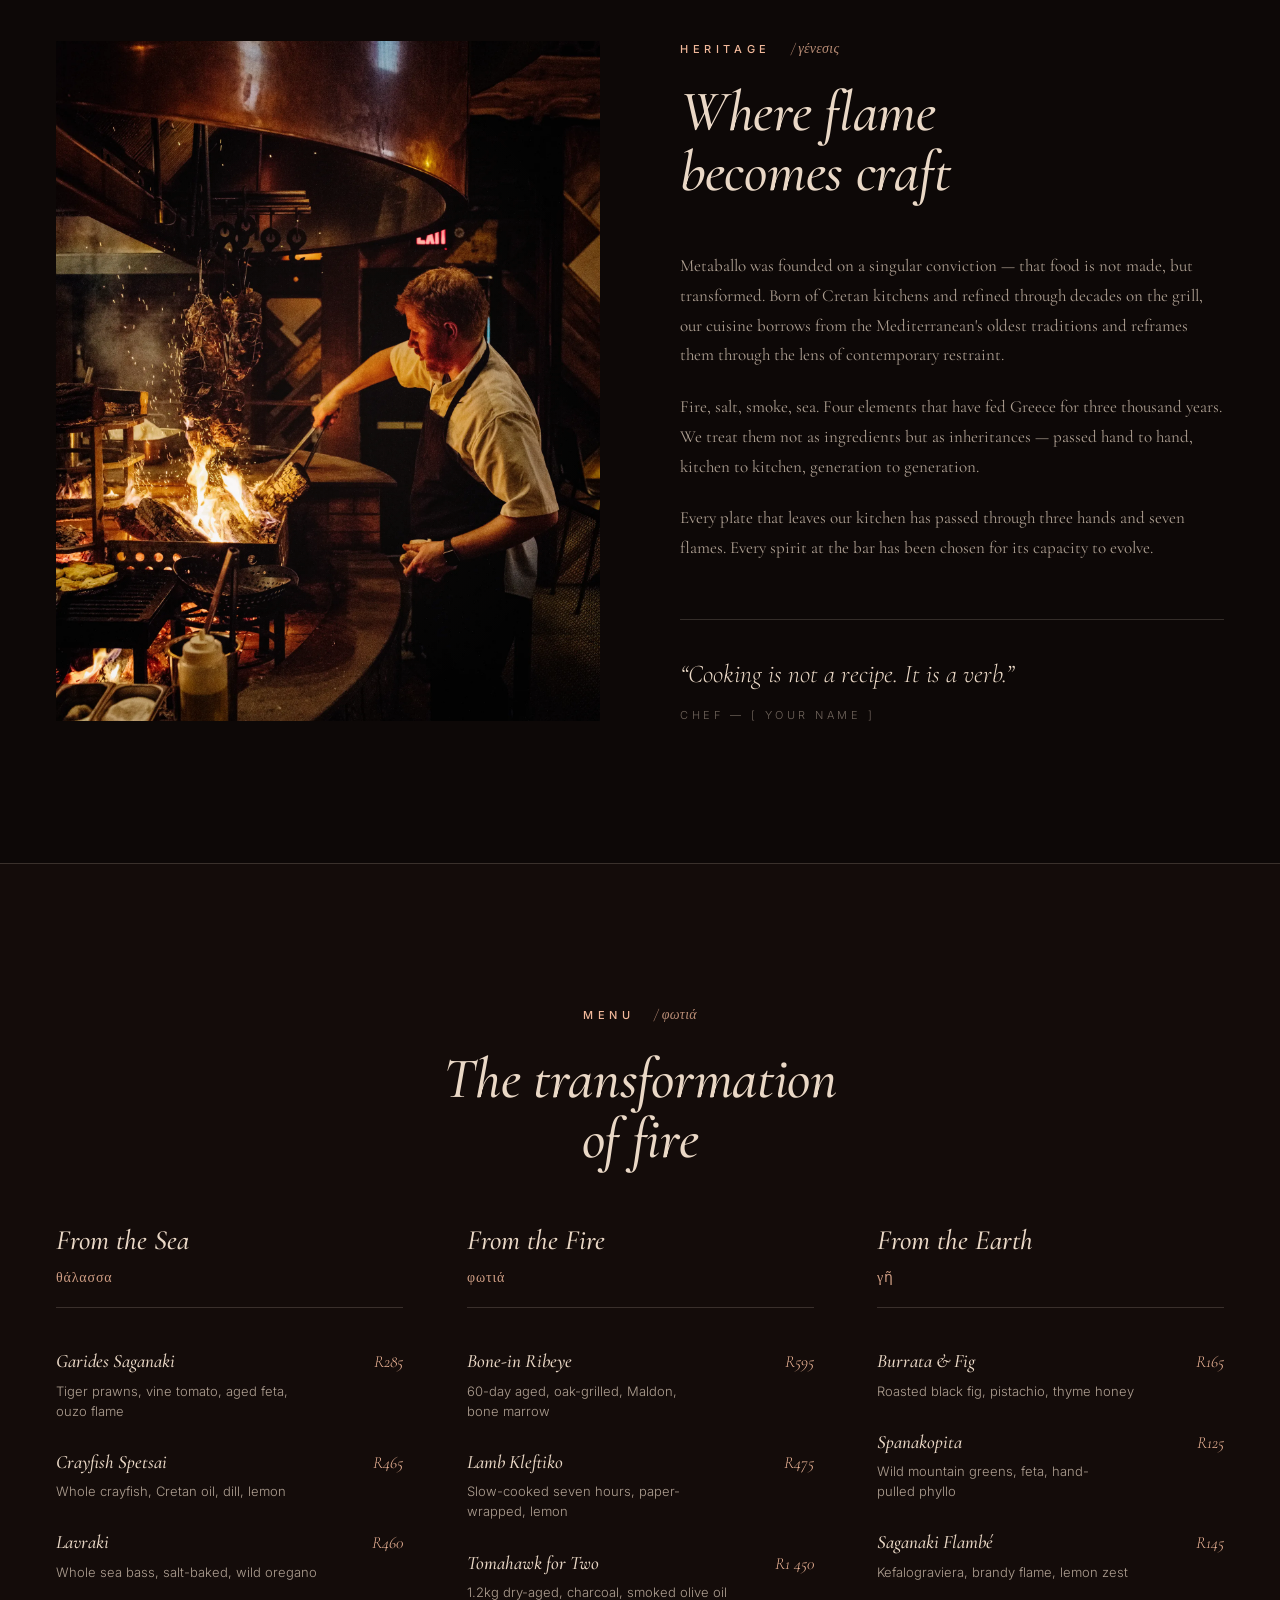
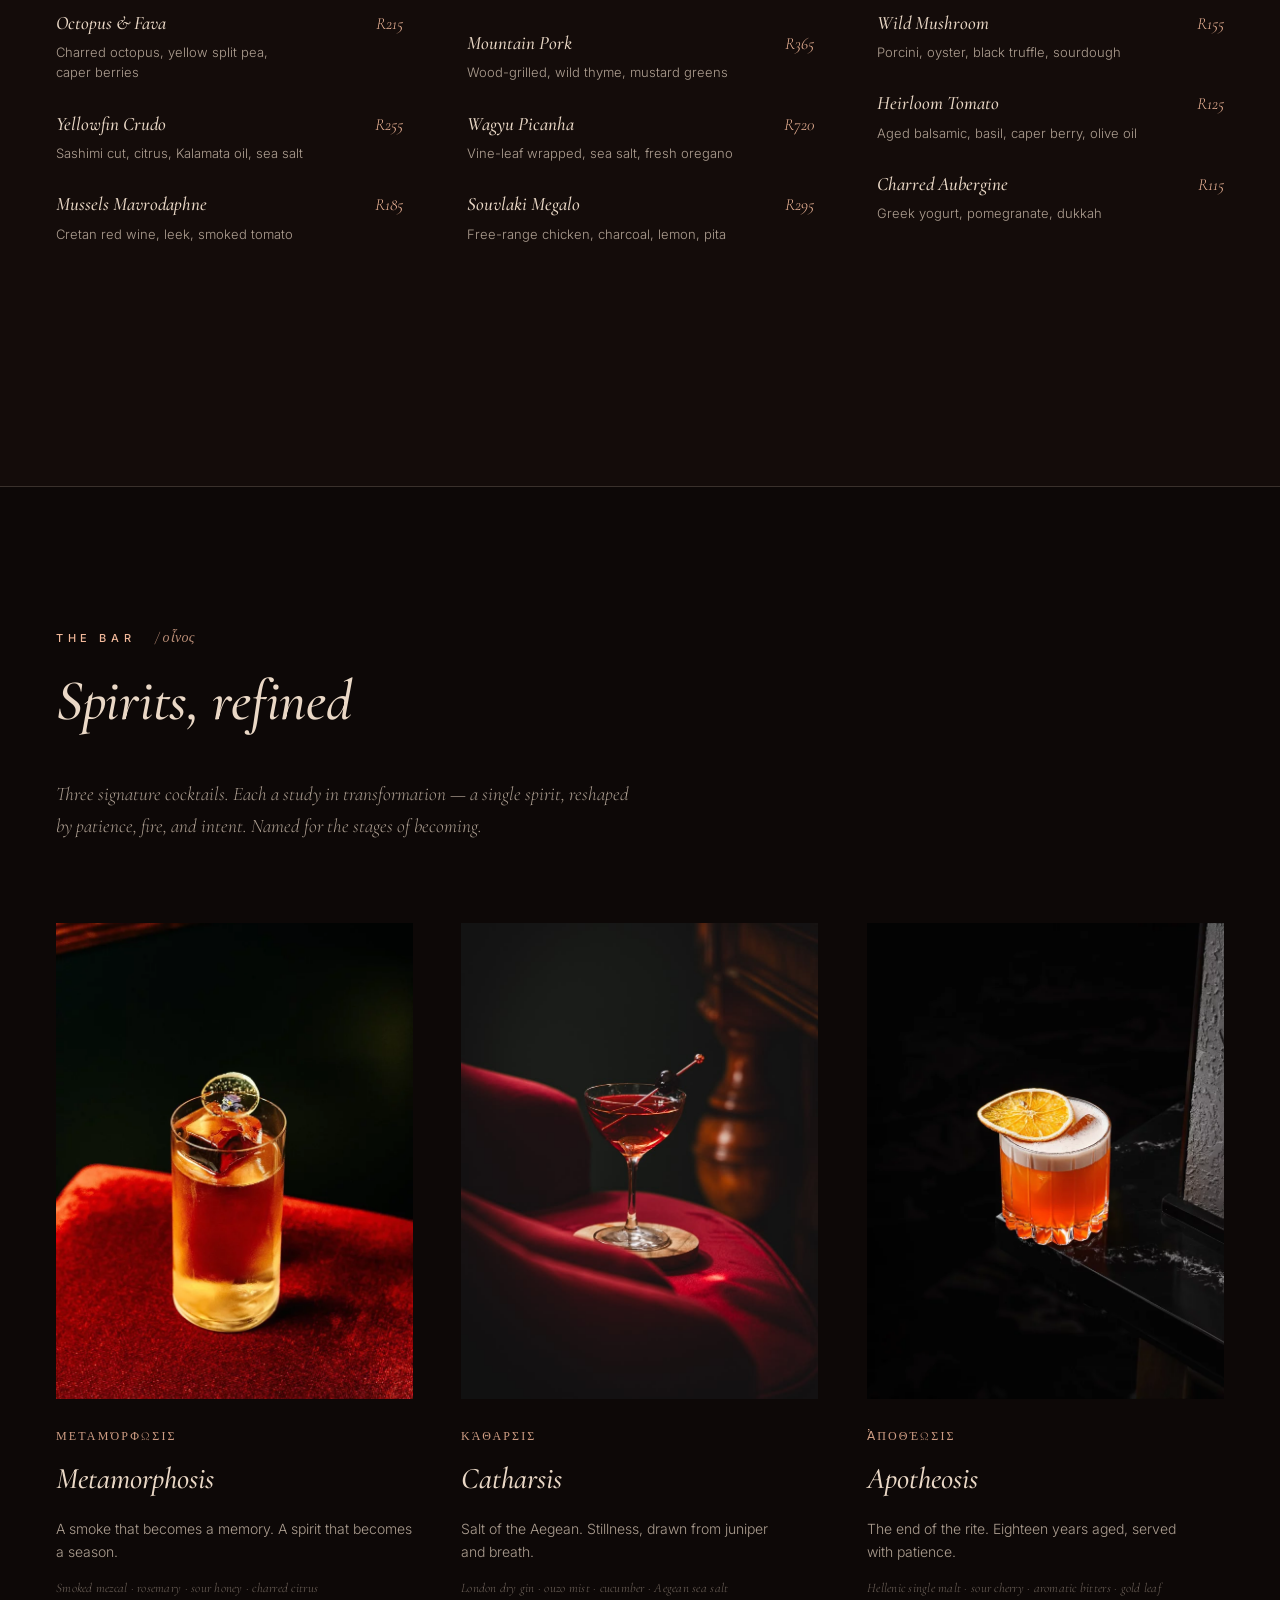
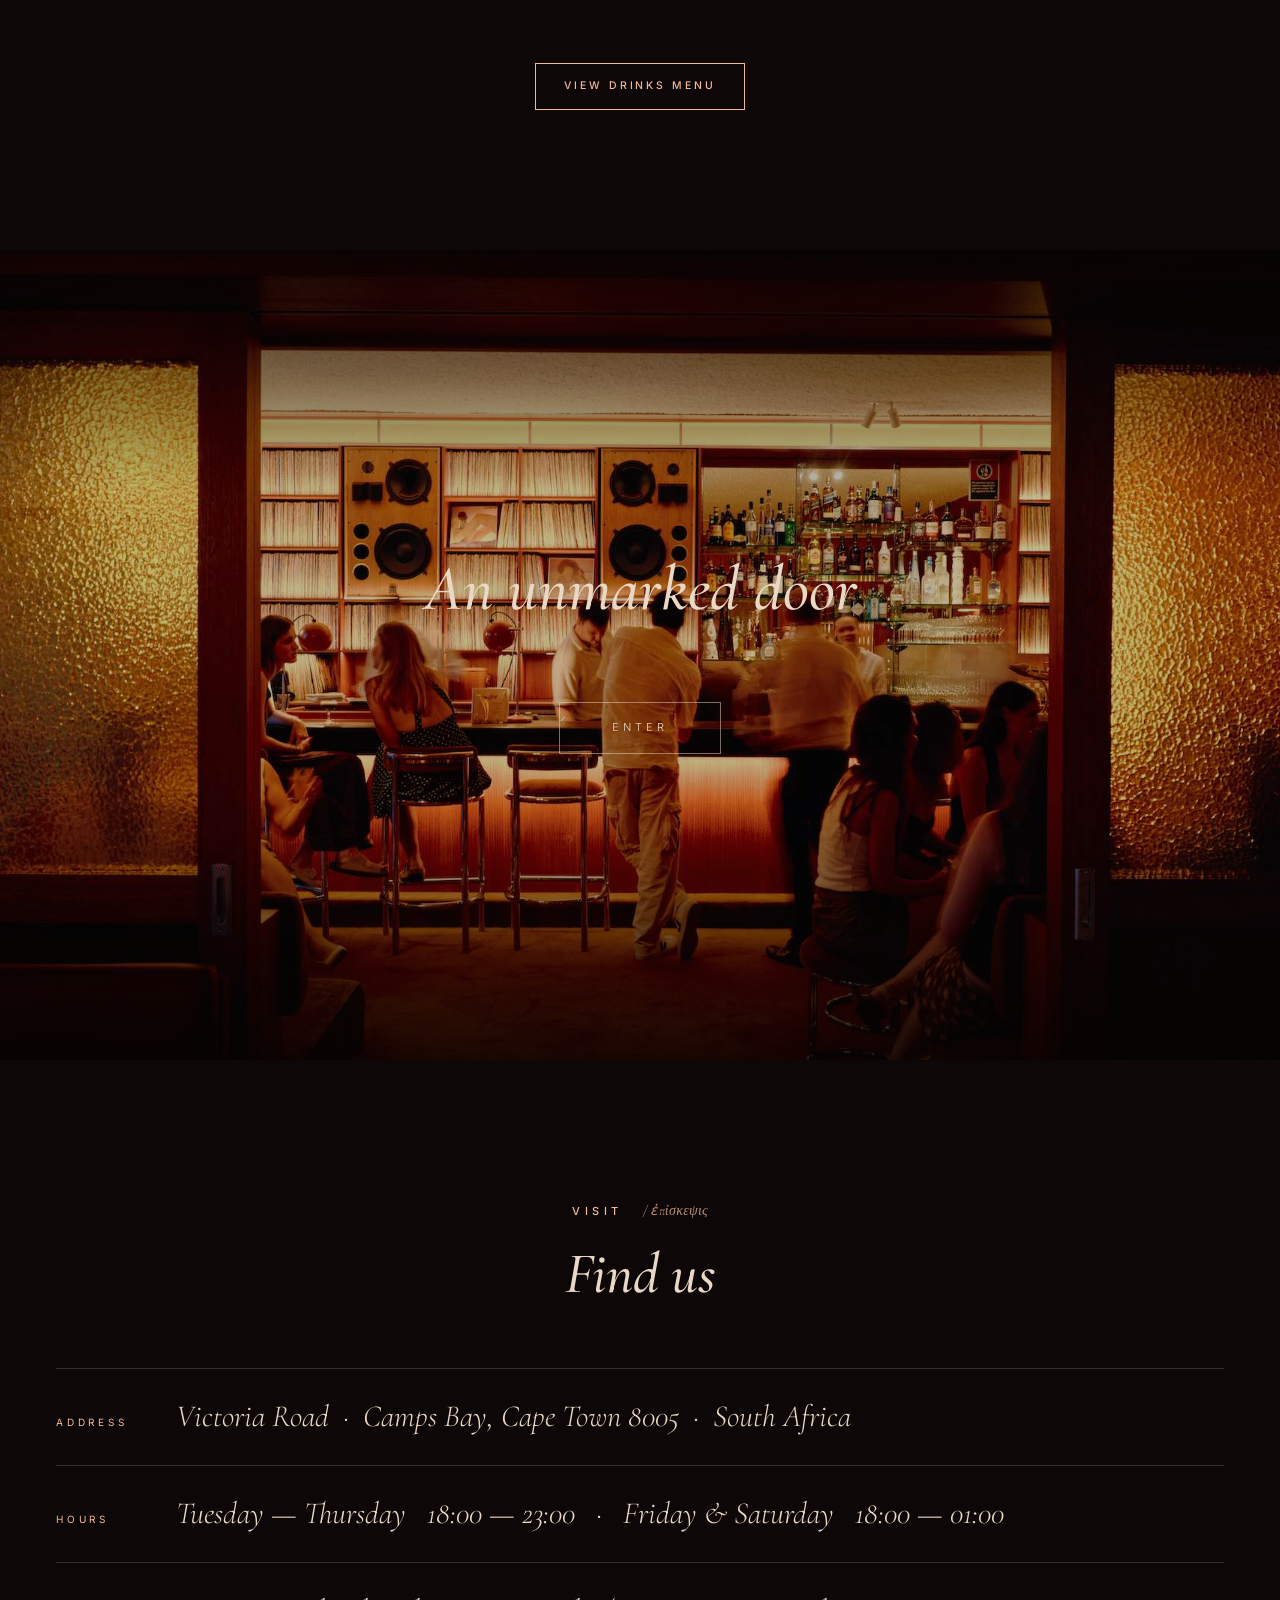
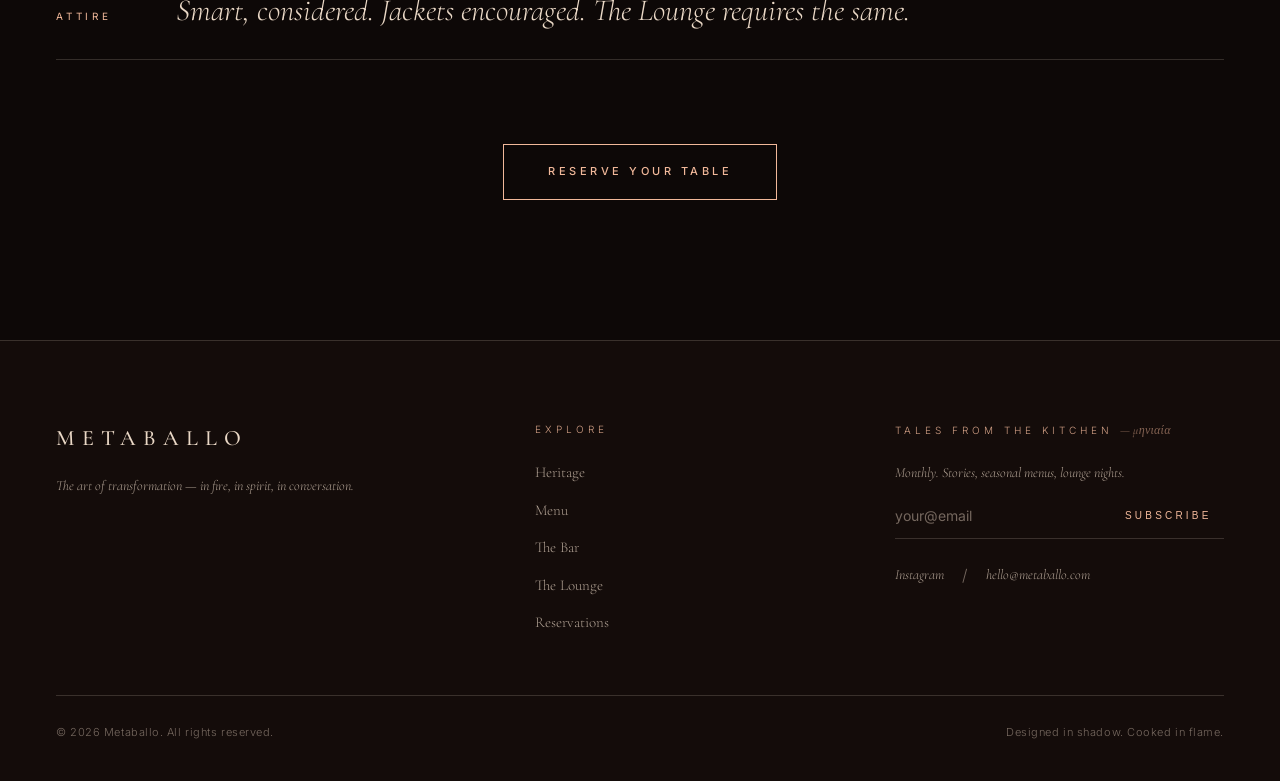
==== commit 2adbc656: "Refactor navigation and layout: update button styles, restructure visit section, and add drinks menu" ====
--- a/index.html
+++ b/index.html
@@ -21,7 +21,7 @@
       <a href="#lounge">The Lounge</a>
       <a href="#visit">Visit</a>
     </div>
-    <a class="btn btn-solid nav-book" href="reservations.html">Book a Table</a>
+    <a class="btn nav-book" href="reservations.html">Book a Table</a>
     <button class="nav-toggle" id="navToggle" aria-label="Open menu" aria-expanded="false" aria-controls="navOverlay">
       <span></span><span></span><span></span>
     </button>
@@ -335,18 +335,8 @@
 
       </div>
 
-      <div class="bar-cellar">
-
-        <div class="cellar-block">
-          <div class="cellar-block-title">The Cellar</div>
-          <p>Two hundred labels strong. Greek indigenous varieties &mdash; Assyrtiko, Xinomavro, Agiorgitiko &mdash; sit beside the great estates of the Cape Winelands: Stellenbosch, Franschhoek, and Constantia. Curated to elevate, never to overpower.</p>
-        </div>
-
-        <div class="cellar-block">
-          <div class="cellar-block-title">The Library</div>
-          <p>A spirits room of rare aged Metaxa, single-cask whiskies, and small-batch tsipouro. Tastings by appointment &mdash; an evening with our sommelier, a conversation in glass.</p>
-        </div>
-
+      <div class="bar-menu-cta">
+        <a class="btn" href="#" id="drinksMenuBtn">View Drinks Menu</a>
       </div>
 
     </div>
@@ -372,21 +362,21 @@
       <div class="eyebrow">Visit <span class="greek">/ ἐπίσκεψις</span></div>
       <h2 class="section-title">Find us</h2>
 
-      <div class="visit-grid">
-
-        <div class="visit-block">
-          <div class="visit-block-label">Address</div>
-          <p>Victoria Road<br/>Camps Bay, Cape Town 8005<br/>South Africa</p>
-        </div>
-
-        <div class="visit-block">
-          <div class="visit-block-label">Hours</div>
-          <p>Tuesday &mdash; Thursday<br/>18:00 &mdash; 23:00<br/><br/>Friday &amp; Saturday<br/>18:00 &mdash; 01:00</p>
-        </div>
-
-        <div class="visit-block">
-          <div class="visit-block-label">Attire</div>
-          <p>Smart, considered.<br/>Jackets encouraged.<br/>The Lounge requires the same.</p>
+      <div class="visit-rows">
+
+        <div class="visit-row">
+          <div class="visit-row-label">Address</div>
+          <div class="visit-row-content">Victoria Road &nbsp;&middot;&nbsp; Camps Bay, Cape Town 8005 &nbsp;&middot;&nbsp; South Africa</div>
+        </div>
+
+        <div class="visit-row">
+          <div class="visit-row-label">Hours</div>
+          <div class="visit-row-content">Tuesday &mdash; Thursday &nbsp; 18:00 &mdash; 23:00 &nbsp;&nbsp;&middot;&nbsp;&nbsp; Friday &amp; Saturday &nbsp; 18:00 &mdash; 01:00</div>
+        </div>
+
+        <div class="visit-row">
+          <div class="visit-row-label">Attire</div>
+          <div class="visit-row-content">Smart, considered. Jackets encouraged. The Lounge requires the same.</div>
         </div>
 
       </div>
@@ -519,7 +509,7 @@
         '.lounge-enter',
         '.visit .eyebrow',
         '.visit .section-title',
-        '.visit-block',
+        '.visit-row',
         '.visit-cta',
         '.footer-brand',
         '.footer-col'
@@ -532,8 +522,7 @@
       const staggerGroups = [
         { parent: '.menu-grid',     child: '.menu-category', step: 0.10 },
         { parent: '.cocktail-grid', child: '.cocktail-card', step: 0.12 },
-        { parent: '.bar-cellar',    child: '.cellar-block',  step: 0.10 },
-        { parent: '.visit-grid',    child: '.visit-block',   step: 0.08 },
+        { parent: '.visit-rows',    child: '.visit-row',     step: 0.08 },
         { parent: '.footer-inner',  child: '.footer-col',    step: 0.08 }
       ];
       staggerGroups.forEach(group => {
@@ -587,5 +576,40 @@
   <!-- Zoom transition overlay — styled via styles.css #zoomOverlay -->
   <div id="zoomOverlay"></div>
 
+  <!-- Drinks menu coming-soon modal -->
+  <div id="drinksModal" class="drinks-modal" role="dialog" aria-modal="true" aria-label="Drinks menu" hidden>
+    <div class="drinks-modal-inner">
+      <button class="drinks-modal-close" id="drinksModalClose" aria-label="Close">&times;</button>
+      <h2 class="drinks-modal-title">The Drinks Menu</h2>
+      <p class="drinks-modal-body">Something Special is Coming Soon.</p>
+    </div>
+  </div>
+
+  <script>
+    (function () {
+      const btn   = document.getElementById('drinksMenuBtn');
+      const modal = document.getElementById('drinksModal');
+      const close = document.getElementById('drinksModalClose');
+
+      function openModal(e) {
+        e.preventDefault();
+        modal.hidden = false;
+        requestAnimationFrame(() => modal.classList.add('is-open'));
+        close.focus();
+      }
+
+      function closeModal() {
+        modal.classList.remove('is-open');
+        modal.addEventListener('transitionend', () => { modal.hidden = true; }, { once: true });
+        btn.focus();
+      }
+
+      btn.addEventListener('click', openModal);
+      close.addEventListener('click', closeModal);
+      modal.addEventListener('click', e => { if (e.target === modal) closeModal(); });
+      document.addEventListener('keydown', e => { if (e.key === 'Escape' && !modal.hidden) closeModal(); });
+    })();
+  </script>
+
 </body>
 </html>
--- a/styles.css
+++ b/styles.css
@@ -638,29 +638,9 @@
   letter-spacing: 0.02em;
 }
 
-.bar-cellar {
-  margin-top: 100px;
-  padding-top: 48px;
-  border-top: 1px solid var(--rule);
-  display: grid;
-  grid-template-columns: 1fr 1fr;
-  gap: 64px;
-}
-
-.cellar-block-title {
-  font-family: var(--serif);
-  font-style: italic;
-  font-size: 24px;
-  color: var(--cream);
-  margin-bottom: 14px;
-  font-weight: 500;
-}
-
-.cellar-block p {
-  font-size: 14px;
-  color: var(--cream-dim);
-  line-height: 1.7;
-  max-width: 480px;
+.bar-menu-cta {
+  margin-top: 64px;
+  text-align: center;
 }
 
 /* ---------- THE LOUNGE ---------- */
@@ -747,31 +727,41 @@
   text-align: center;
 }
 
-.visit-grid {
-  display: grid;
-  grid-template-columns: repeat(3, 1fr);
-  gap: 64px;
-  margin: 60px 0 80px;
-  max-width: 900px;
-  margin-left: auto;
-  margin-right: auto;
-}
-
-.visit-block-label {
+.visit-rows {
+  margin: 64px 0 72px;
+  text-align: left;
+}
+
+.visit-row {
+  display: flex;
+  align-items: baseline;
+  gap: 48px;
+  padding: 28px 0;
+  border-bottom: 1px solid var(--rule);
+}
+
+.visit-rows .visit-row:first-child {
+  border-top: 1px solid var(--rule);
+}
+
+.visit-row-label {
+  font-family: var(--sans);
   font-size: 10px;
-  letter-spacing: 0.4em;
+  letter-spacing: 0.38em;
   text-transform: uppercase;
+  font-weight: 400;
   color: var(--peach);
-  margin-bottom: 16px;
-  opacity: 0.85;
-}
-
-.visit-block p {
-  font-family: var(--serif);
-  font-size: 17px;
-  line-height: 1.7;
-  color: var(--cream);
-  font-style: italic;
+  min-width: 72px;
+  flex-shrink: 0;
+  padding-top: 4px;
+}
+
+.visit-row-content {
+  font-family: var(--serif);
+  font-size: clamp(20px, 2.4vw, 32px);
+  font-style: italic;
+  color: var(--cream);
+  line-height: 1.3;
 }
 
 .visit-cta {
@@ -782,12 +772,16 @@
   letter-spacing: 0.32em;
   text-transform: uppercase;
   font-weight: 500;
+  background: transparent;
+  color: var(--peach);
+  border: 1px solid var(--peach);
+  transition: background 0.3s ease, color 0.3s ease;
+}
+
+.visit-cta:hover {
   background: var(--peach);
   color: #2a1810;
-  transition: background 0.3s ease;
-}
-
-.visit-cta:hover { background: var(--peach-hover); }
+}
 
 /* ---------- FOOTER ---------- */
 .footer {
@@ -1024,7 +1018,7 @@
 }
 .philosophy-body, .heritage-body p, .bar-intro,
 .cocktail-desc, .lounge-body p, .menu-item-desc,
-.pull-quote, .cellar-block p, .footer-brand p {
+.pull-quote, .footer-brand p {
   text-wrap: pretty;
 }
 
@@ -1082,12 +1076,13 @@
   .cocktail-grid { grid-template-columns: 1fr; gap: 48px; }
   .cocktail-card { max-width: 400px; margin-left: auto; margin-right: auto; }
 
-  .bar-cellar { grid-template-columns: 1fr; gap: 32px; margin-top: 72px; }
 
   .lounge { padding: 96px 24px; }
   .lounge-actions { justify-content: center; gap: 24px; }
 
-  .visit-grid { grid-template-columns: 1fr; gap: 32px; margin-bottom: 56px; }
+  .visit-rows { margin: 48px 0 56px; }
+  .visit-row { flex-direction: column; gap: 10px; padding: 24px 0; }
+  .visit-row-content { font-size: clamp(18px, 4vw, 22px); }
 
   .footer { padding: 64px 32px 32px; }
   .footer-inner { grid-template-columns: 1fr; gap: 44px; }
@@ -1304,3 +1299,78 @@
   pointer-events: none;
   transition: opacity 0.7s ease;
 }
+
+/* ─────────────────────────────────────────────────
+   DRINKS MENU — COMING SOON MODAL
+───────────────────────────────────────────────── */
+.drinks-modal[hidden] { display: none; }
+
+.drinks-modal {
+  position: fixed;
+  inset: 0;
+  z-index: 8000;
+  background: rgba(13, 8, 7, 0.88);
+  backdrop-filter: blur(12px);
+  -webkit-backdrop-filter: blur(12px);
+  display: flex;
+  align-items: center;
+  justify-content: center;
+  opacity: 0;
+  transition: opacity 0.35s ease;
+}
+
+.drinks-modal.is-open { opacity: 1; }
+
+.drinks-modal-inner {
+  position: relative;
+  border: 1px solid var(--rule);
+  background: var(--bg-soft);
+  padding: 64px 72px;
+  text-align: center;
+  max-width: 480px;
+  width: calc(100% - 48px);
+  transform: translateY(12px);
+  transition: transform 0.35s ease;
+}
+
+.drinks-modal.is-open .drinks-modal-inner { transform: translateY(0); }
+
+.drinks-modal-close {
+  position: absolute;
+  top: 20px;
+  right: 24px;
+  background: none;
+  border: none;
+  color: var(--cream-faint);
+  font-size: 22px;
+  cursor: pointer;
+  line-height: 1;
+  transition: color 0.2s ease;
+}
+
+.drinks-modal-close:hover { color: var(--cream); }
+
+.drinks-modal-greek {
+  font-family: var(--serif);
+  font-style: italic;
+  font-size: 13px;
+  letter-spacing: 0.18em;
+  color: var(--peach);
+  margin-bottom: 20px;
+}
+
+.drinks-modal-title {
+  font-family: var(--serif);
+  font-size: clamp(28px, 4vw, 38px);
+  font-weight: 400;
+  color: var(--cream);
+  margin-bottom: 20px;
+}
+
+.drinks-modal-body {
+  font-size: 15px;
+  color: var(--cream-dim);
+  font-family: var(--serif);
+  font-style: italic;
+  line-height: 1.8;
+}
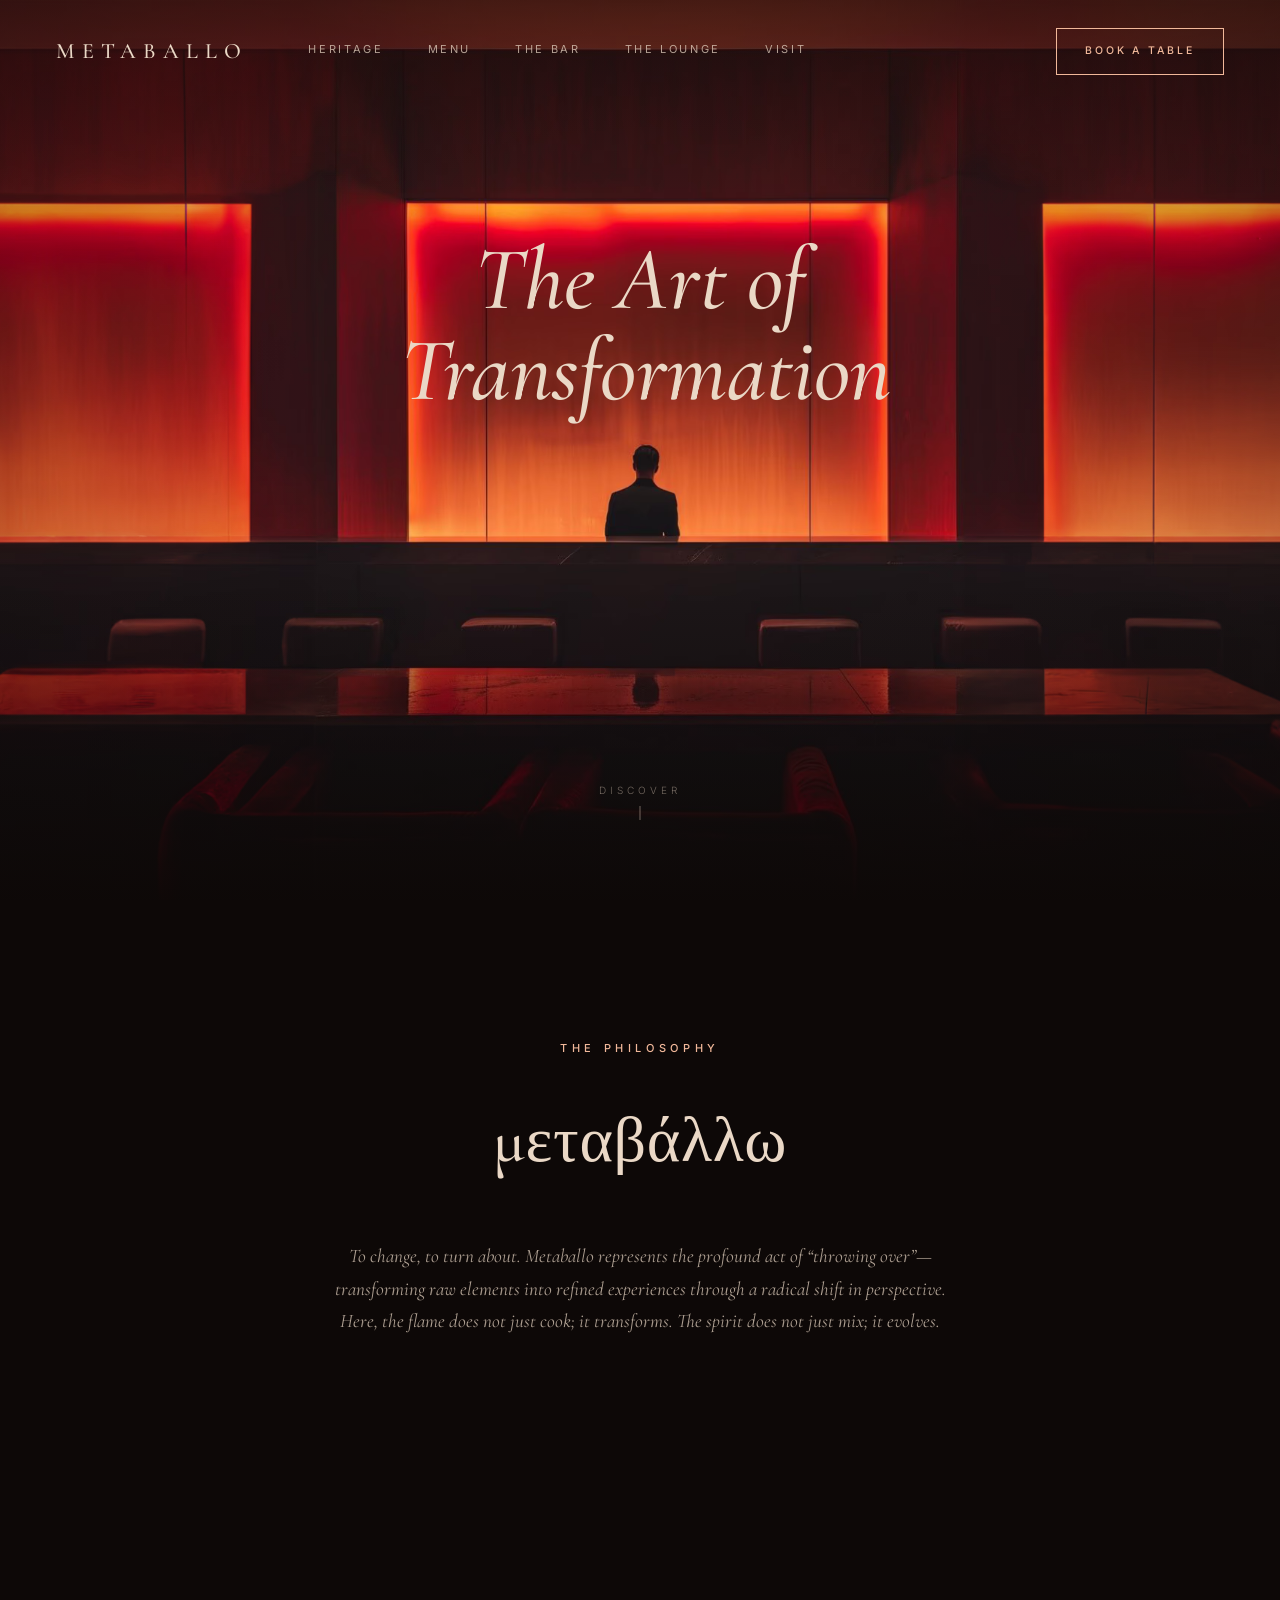
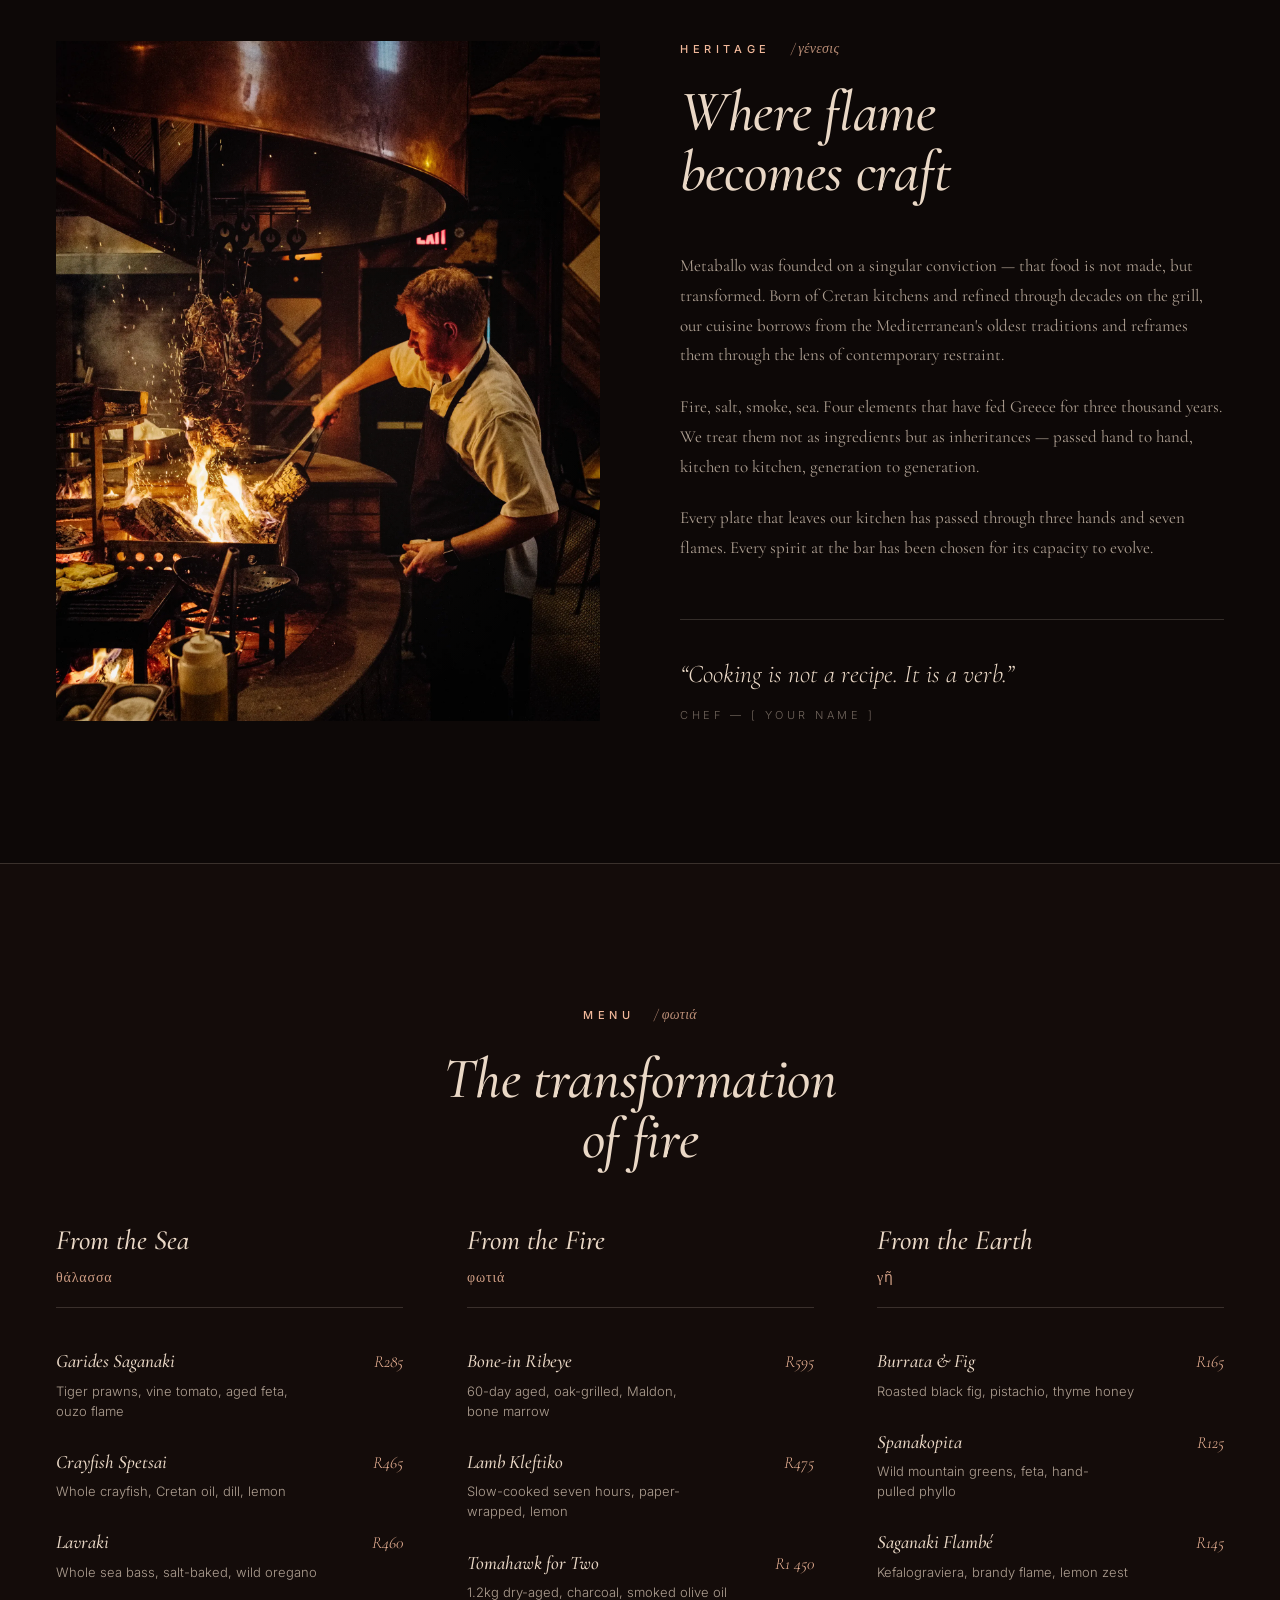
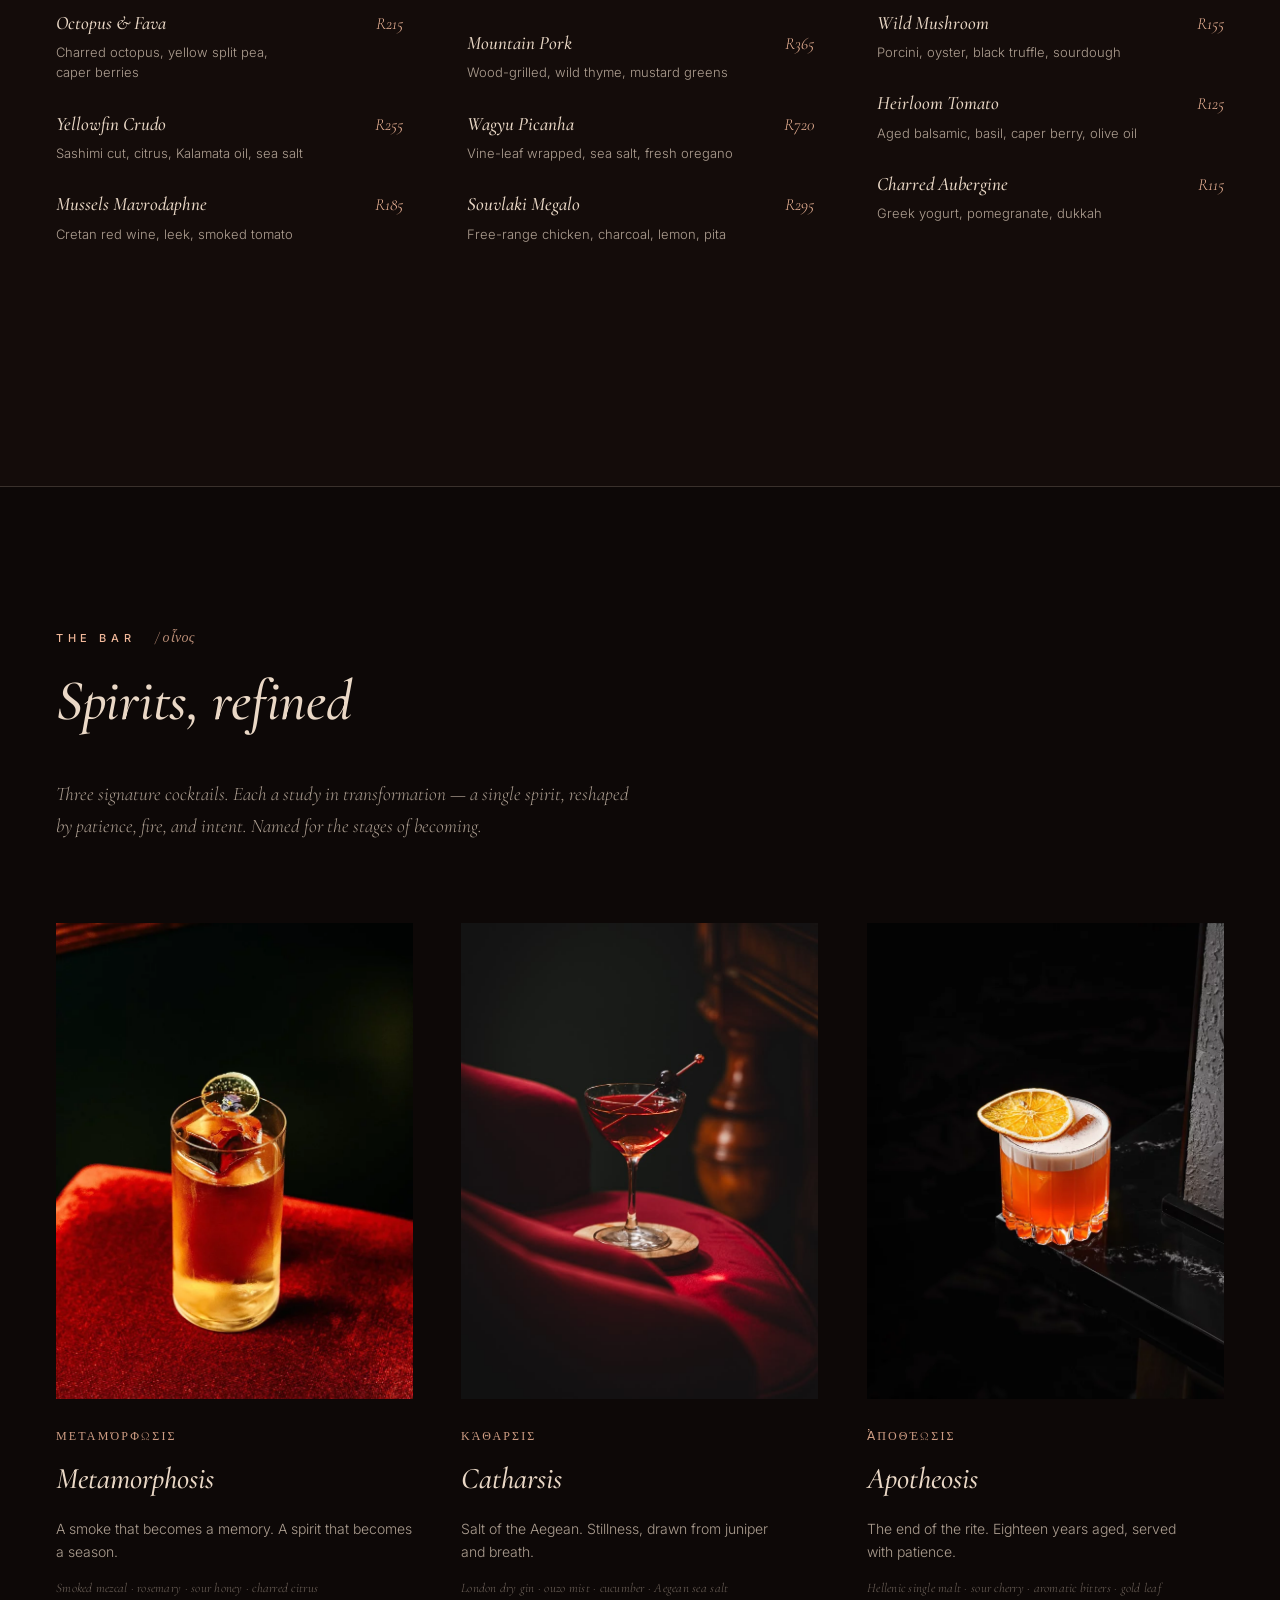
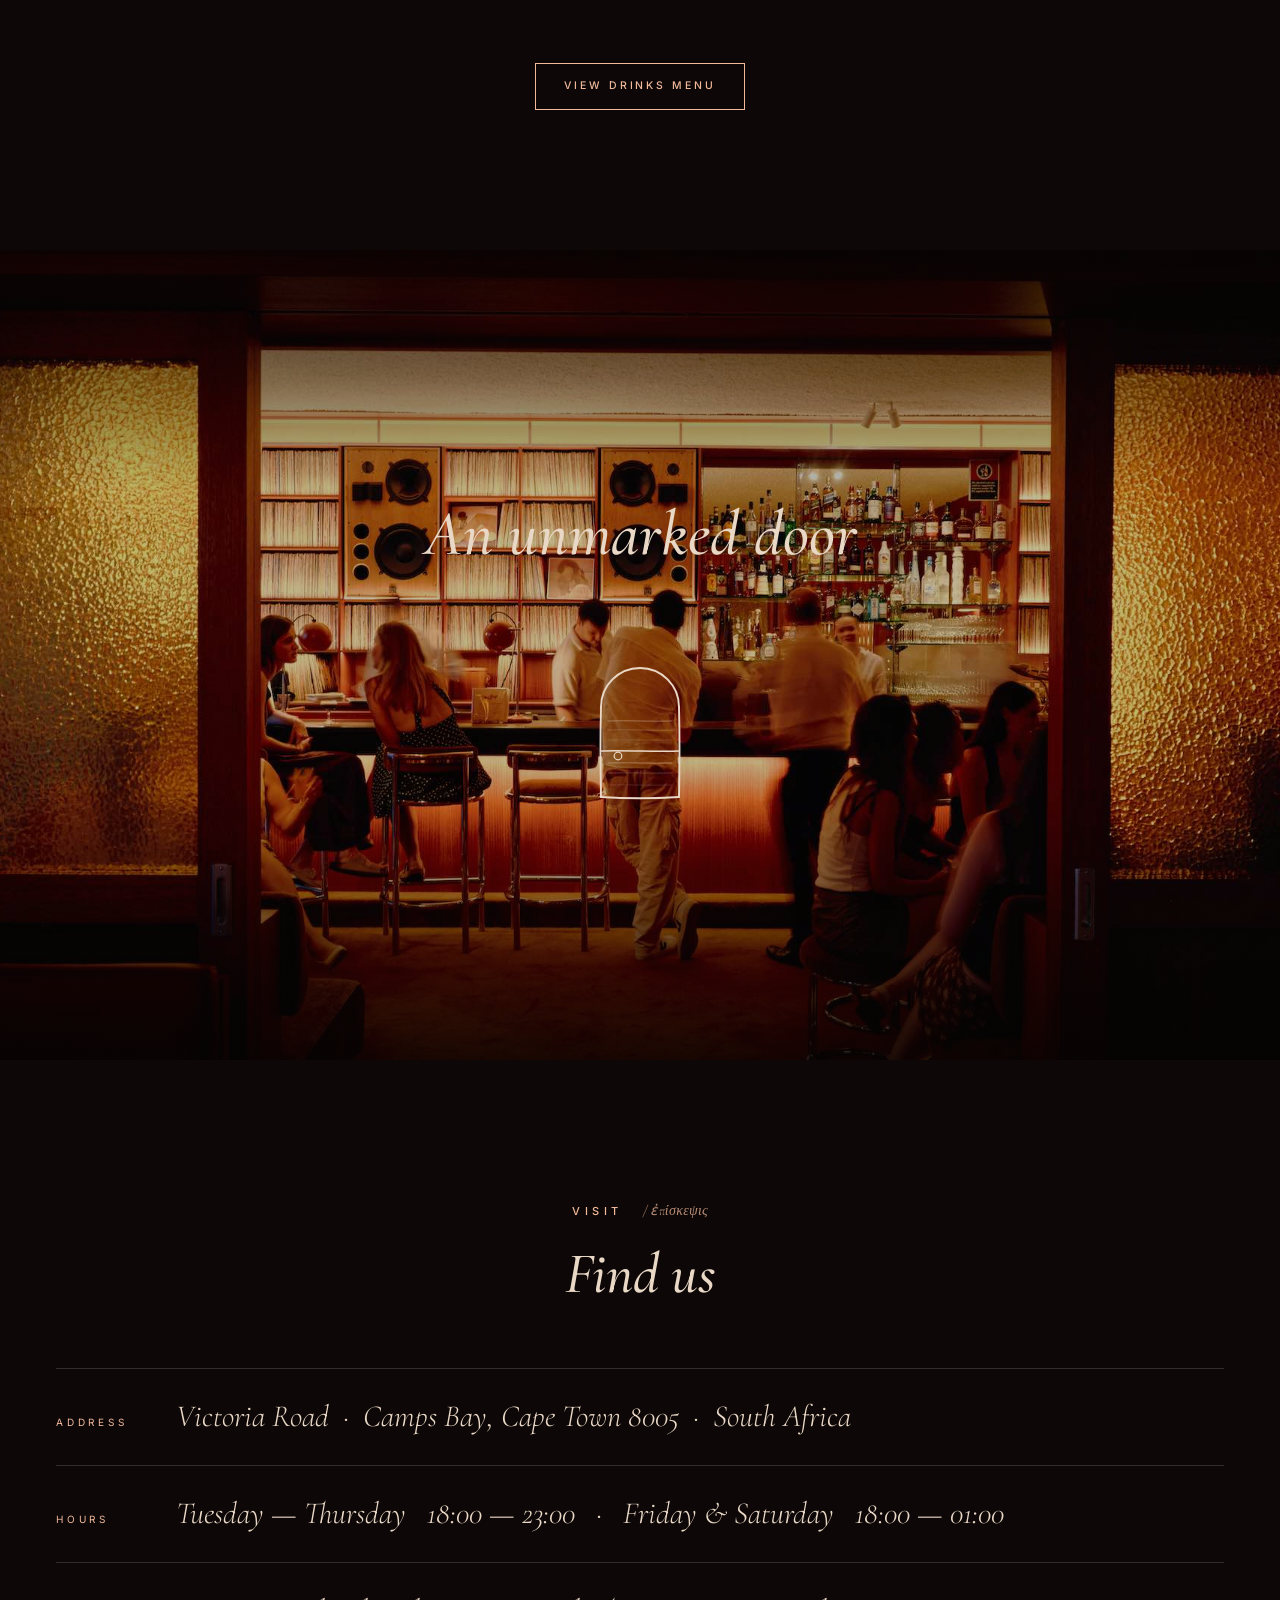
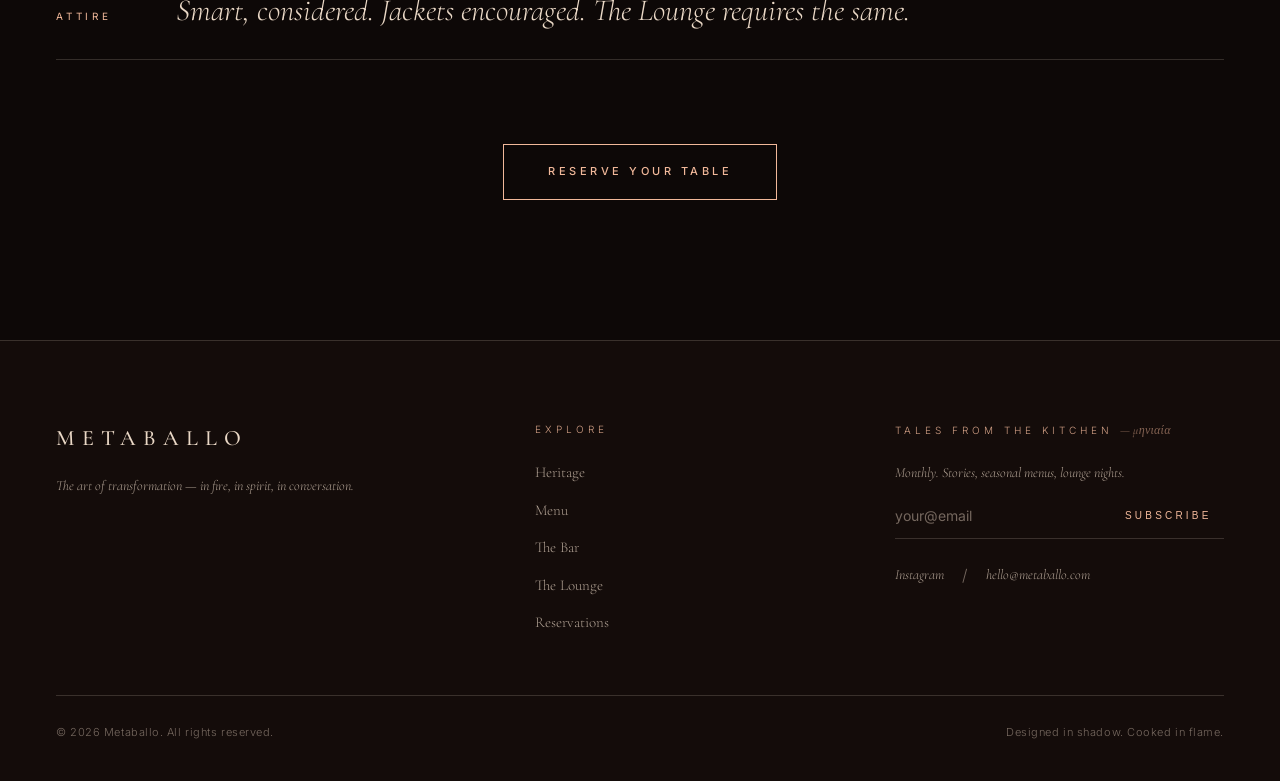
==== commit b7e7815f: "Enhance lounge entry: add SVG door animation and update styles for hover effects" ====
--- a/index.html
+++ b/index.html
@@ -3,6 +3,7 @@
 <head>
 <meta charset="UTF-8" />
 <meta name="viewport" content="width=device-width, initial-scale=1.0" />
+<meta name="format-detection" content="telephone=no, address=no, email=no" />
 <title>Metaballo &mdash; The Art of Transformation</title>
 <meta name="description" content="Metaballo — a Greek-Mediterranean fire kitchen and cocktail bar in Camps Bay, Cape Town. Reservations open Tuesday to Saturday from 18:00." />
 <link rel="preconnect" href="https://fonts.googleapis.com" />
@@ -350,7 +351,30 @@
 
     <div class="lounge-inner">
       <h2 class="lounge-title">An unmarked door</h2>
-      <a class="lounge-enter" href="club.html">Enter</a>
+      <a class="lounge-enter" href="club.html" aria-label="Enter the lounge">
+        <svg class="door-svg" width="90" height="154" viewBox="0 0 90 154" fill="none" xmlns="http://www.w3.org/2000/svg" aria-hidden="true" stroke-linecap="round" stroke-linejoin="round">
+          <!-- Arch (sweeping upward) -->
+          <path d="M 6,60 A 39,39 0 0 1 84,60" stroke="currentColor" stroke-width="1.9"/>
+          <!-- Left stile -->
+          <path d="M 6,60 C 5.2,92 5.4,120 6,150" stroke="currentColor" stroke-width="1.9"/>
+          <!-- Right stile -->
+          <path d="M 84,60 C 84.8,92 84.6,120 84,150" stroke="currentColor" stroke-width="1.9"/>
+          <!-- Sill -->
+          <path d="M 6,150 C 30,151.5 60,151.5 84,150" stroke="currentColor" stroke-width="1.9"/>
+          <!-- Lock rail (middle) -->
+          <path d="M 6,104 C 26,103 64,105 84,104" stroke="currentColor" stroke-width="1.4"/>
+          <!-- Upper panel — loose horizontal brush strokes -->
+          <path d="M 13,74  C 34,73.2 57,74.8 77,74"  stroke="currentColor" stroke-width="0.7" opacity="0.55"/>
+          <path d="M 13,83  C 36,82.3 55,83.7 77,83"  stroke="currentColor" stroke-width="0.55" opacity="0.38"/>
+          <path d="M 13,93  C 33,92.4 57,93.6 77,93"  stroke="currentColor" stroke-width="0.55" opacity="0.28"/>
+          <!-- Lower panel — loose horizontal brush strokes -->
+          <path d="M 13,116 C 35,115.3 56,116.7 77,116" stroke="currentColor" stroke-width="0.7" opacity="0.55"/>
+          <path d="M 13,126 C 34,125.4 57,126.6 77,126" stroke="currentColor" stroke-width="0.55" opacity="0.38"/>
+          <path d="M 13,138 C 36,137.5 55,138.5 77,138" stroke="currentColor" stroke-width="0.55" opacity="0.28"/>
+          <!-- Knob (left side — hinge is on right) -->
+          <circle cx="23" cy="109" r="3.8" stroke="currentColor" stroke-width="1.2"/>
+        </svg>
+      </a>
     </div>
 
   </section>
--- a/styles.css
+++ b/styles.css
@@ -165,11 +165,16 @@
   letter-spacing: 0.3em;
   text-transform: uppercase;
   font-weight: 500;
+  color: var(--peach);
+  background: transparent;
+  border: 1px solid var(--peach);
+  padding: 16px 40px;
+  transition: background 0.3s ease, color 0.3s ease;
+}
+.nav-overlay-links a.nav-overlay-cta:hover {
+  background: var(--peach);
   color: #2a1810;
-  background: var(--peach);
-  padding: 16px 40px;
-}
-.nav-overlay-links a.nav-overlay-cta:hover { background: var(--peach-hover); }
+}
 
 @media (prefers-reduced-motion: reduce) {
   .nav-overlay-links a { transform: none; transition-delay: 0s; }
@@ -705,20 +710,21 @@
 .lounge-enter {
   display: inline-block;
   margin-top: 44px;
-  padding: 16px 52px;
-  border: 1px solid rgba(234, 216, 198, 0.5);
-  font-family: var(--sans);
-  font-weight: 300;
-  font-size: 11px;
-  letter-spacing: 0.36em;
-  text-transform: uppercase;
-  color: var(--cream);
-  transition: background 0.35s ease, border-color 0.35s ease, color 0.35s ease;
+  color: var(--cream);
+  transition: color 0.4s ease;
+}
+.door-svg {
+  display: block;
+  transition: transform 0.55s cubic-bezier(0.25, 0.46, 0.45, 0.94),
+              filter 0.55s ease;
+  transform-origin: right center; /* hinge on the right edge */
 }
 .lounge-enter:hover {
-  background: var(--peach);
-  border-color: var(--peach);
-  color: #2a1810;
+  color: var(--peach);
+}
+.lounge-enter:hover .door-svg {
+  transform: perspective(500px) rotateY(-30deg); /* left side swings inward (away from viewer) */
+  filter: drop-shadow(-8px 4px 14px rgba(0, 0, 0, 0.6));
 }
 
 /* ---------- VISIT ---------- */
